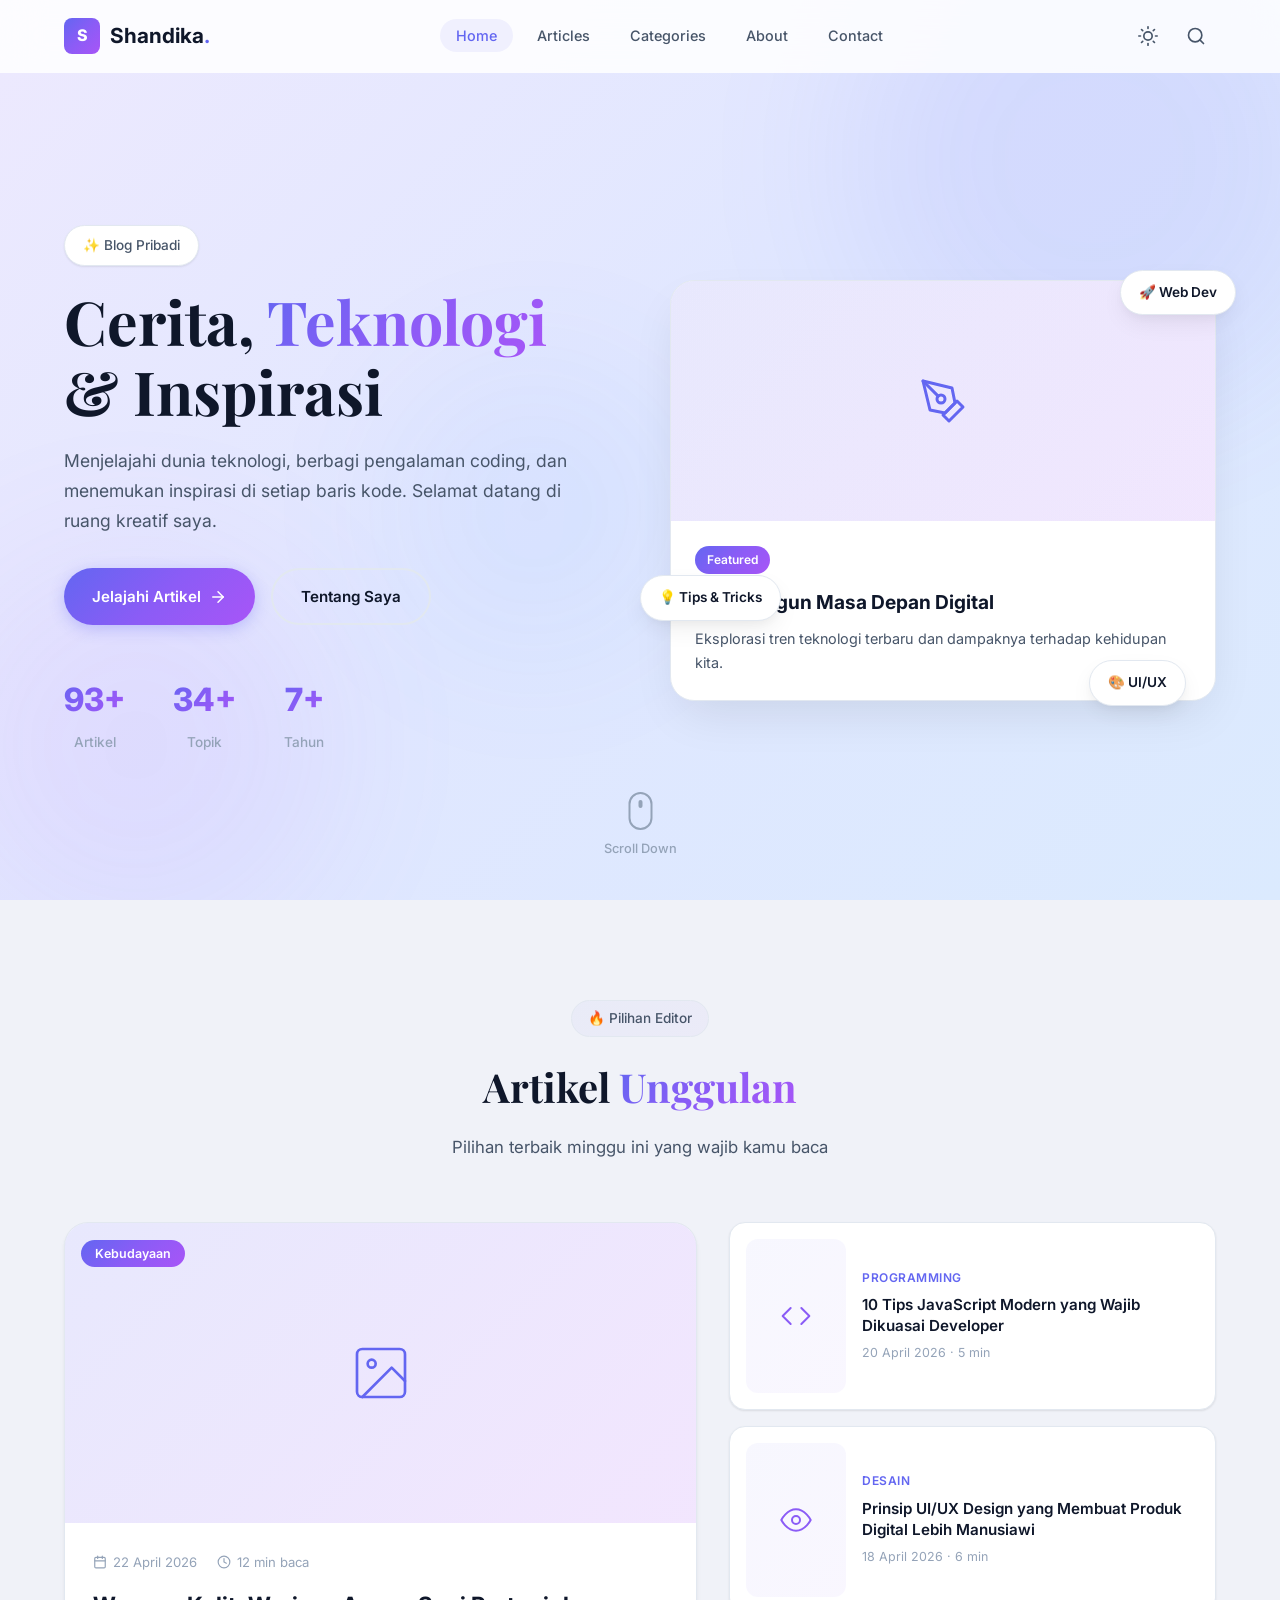
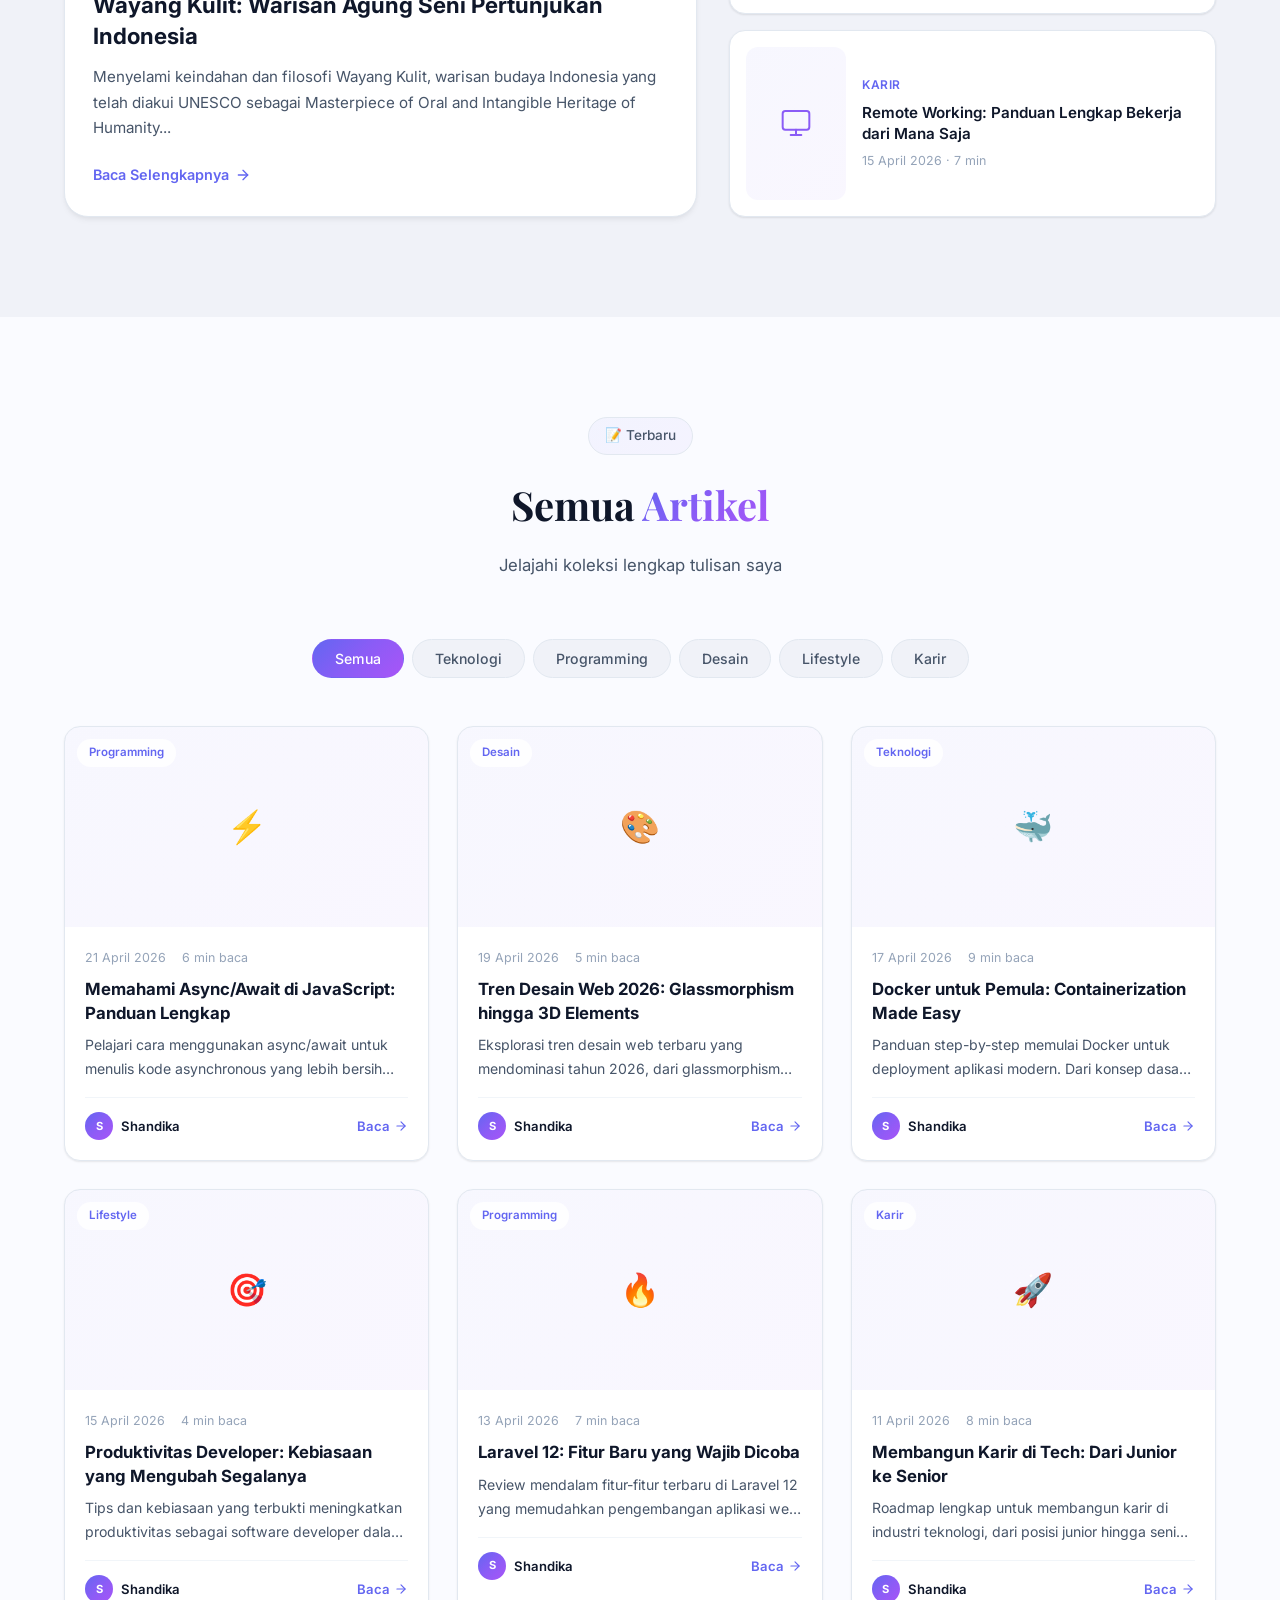
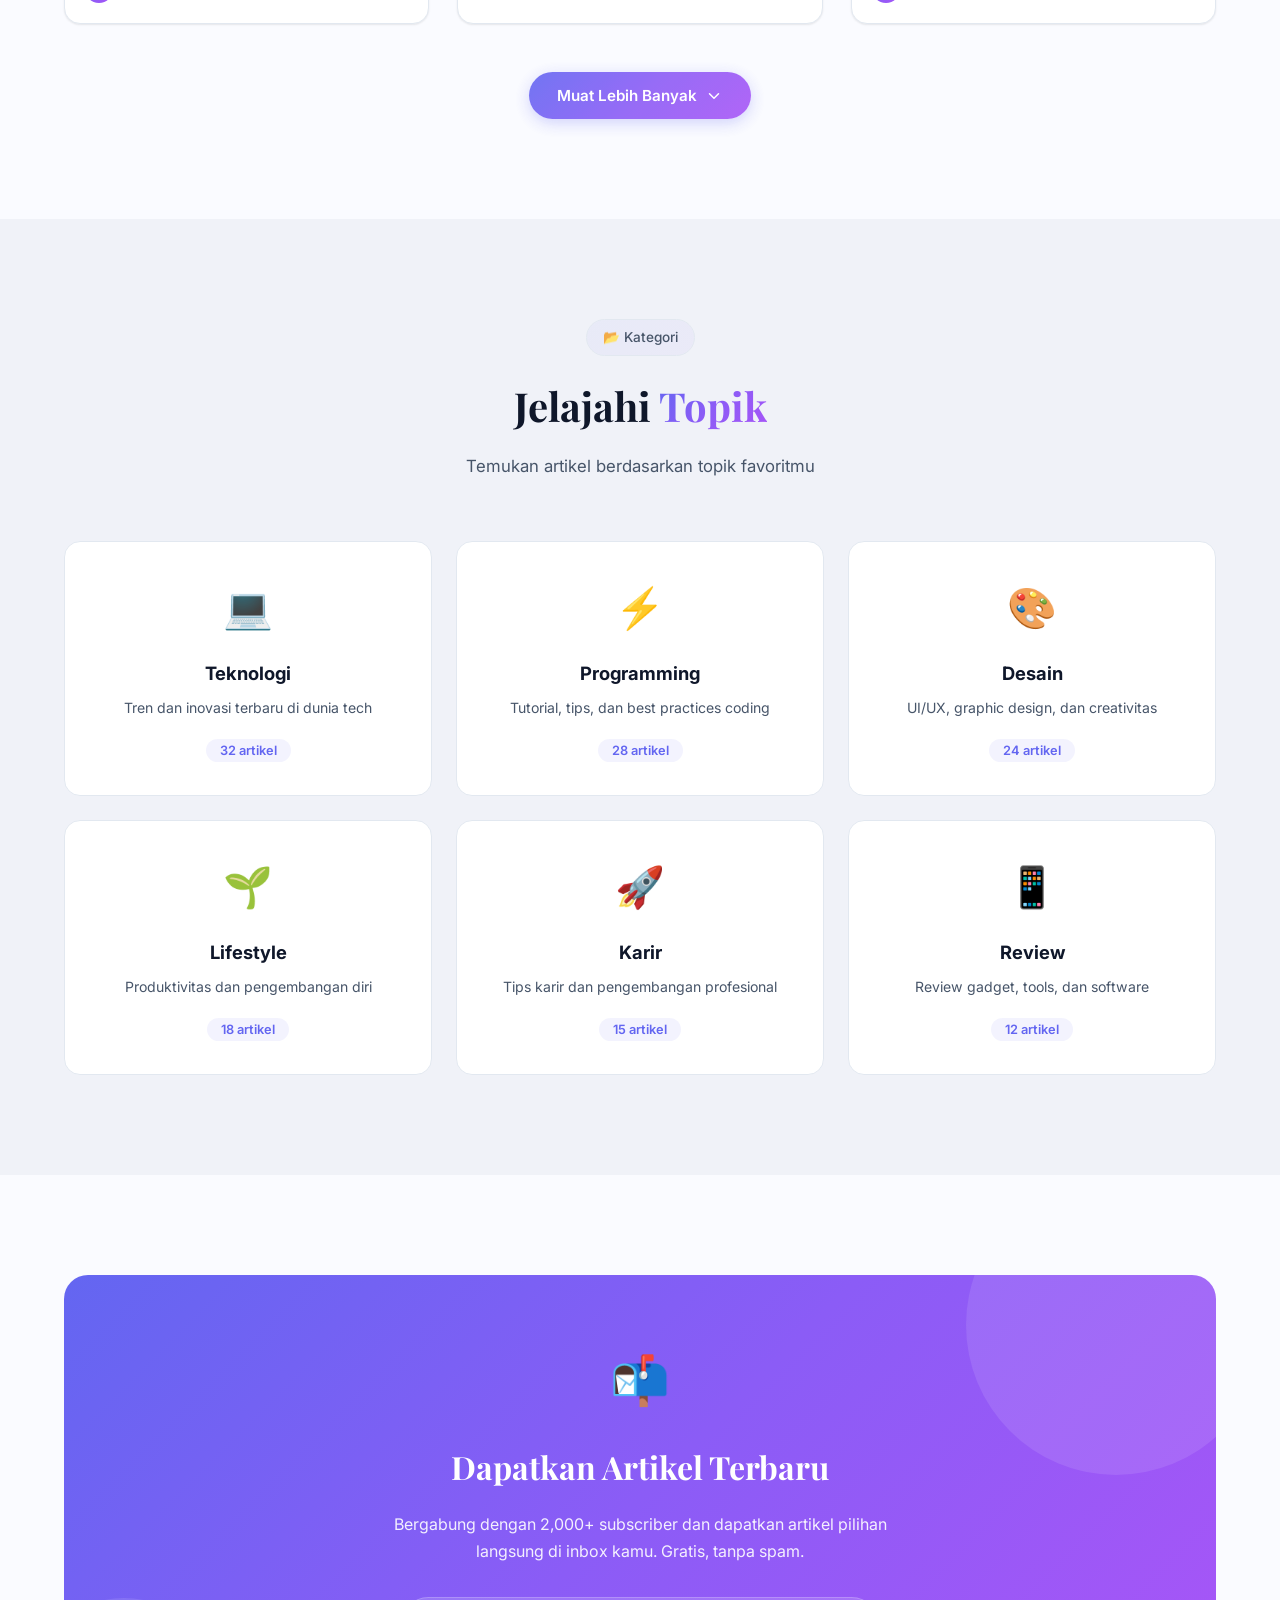
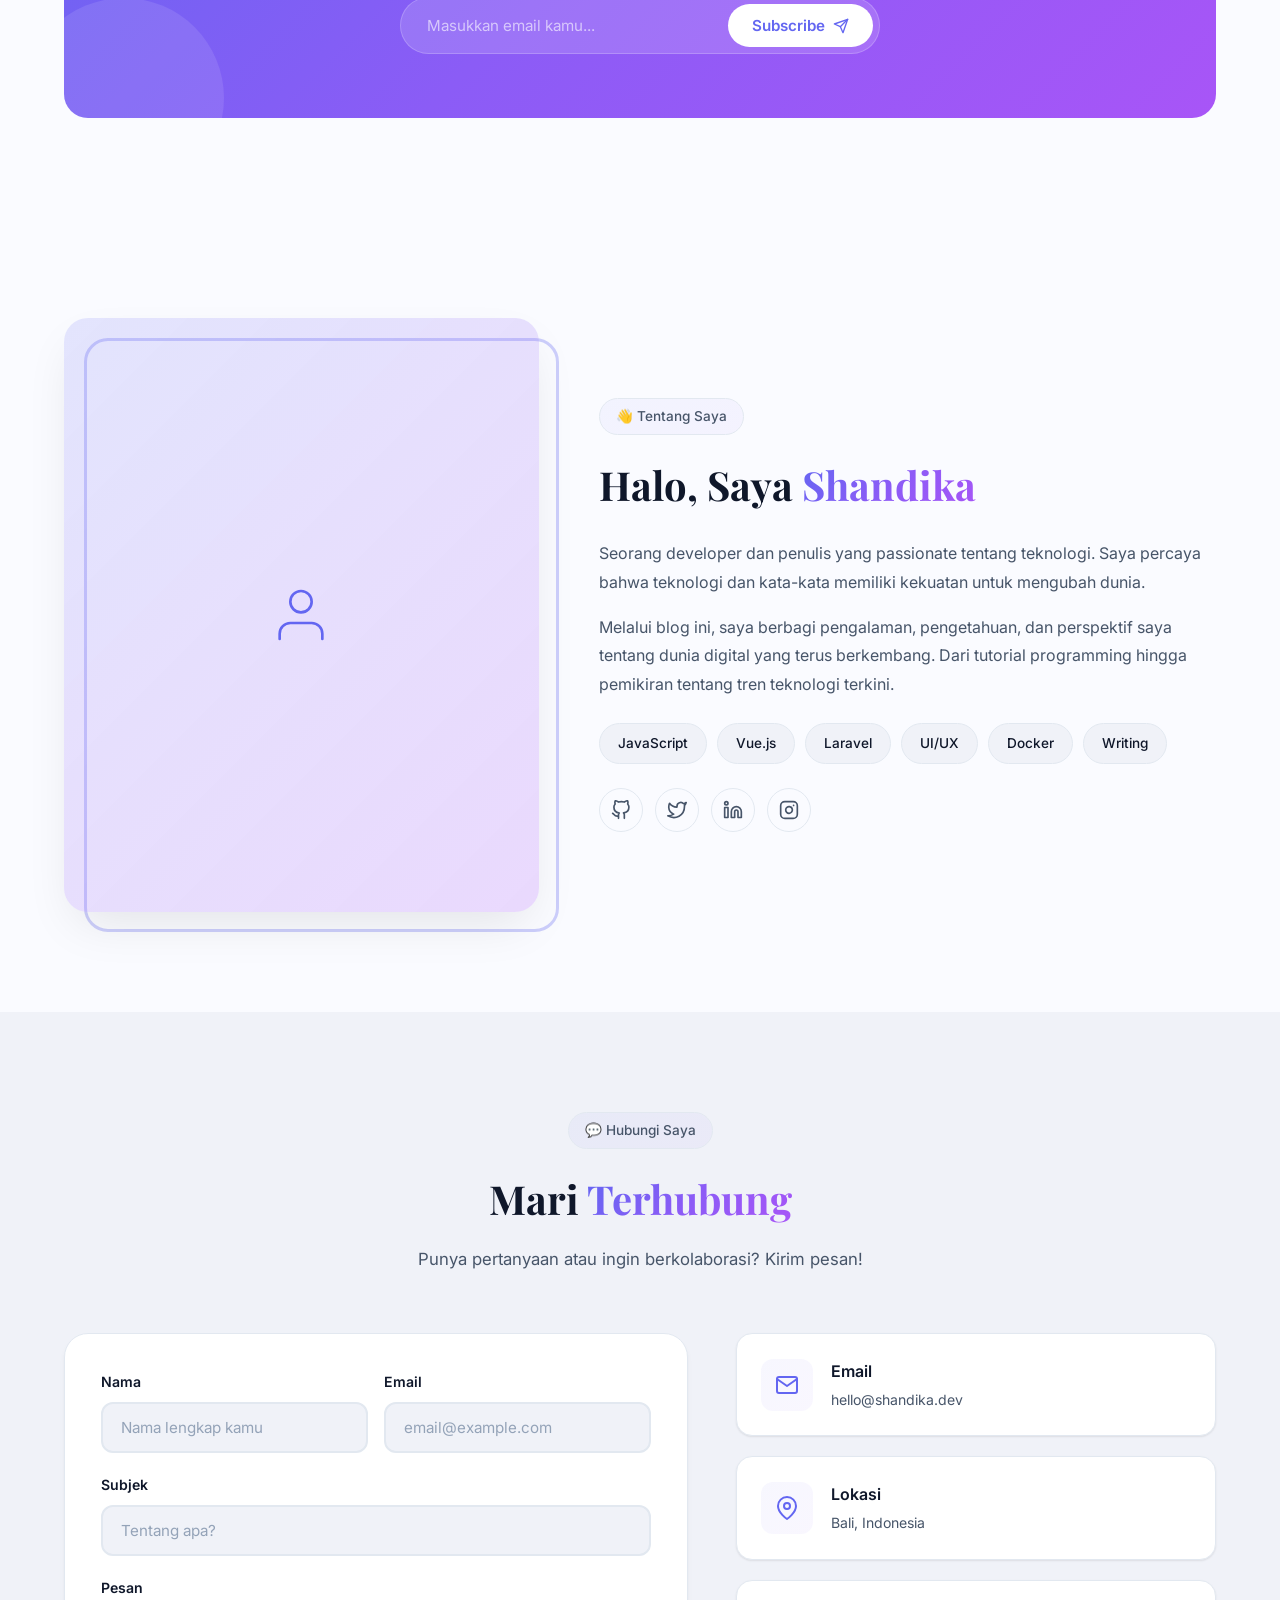
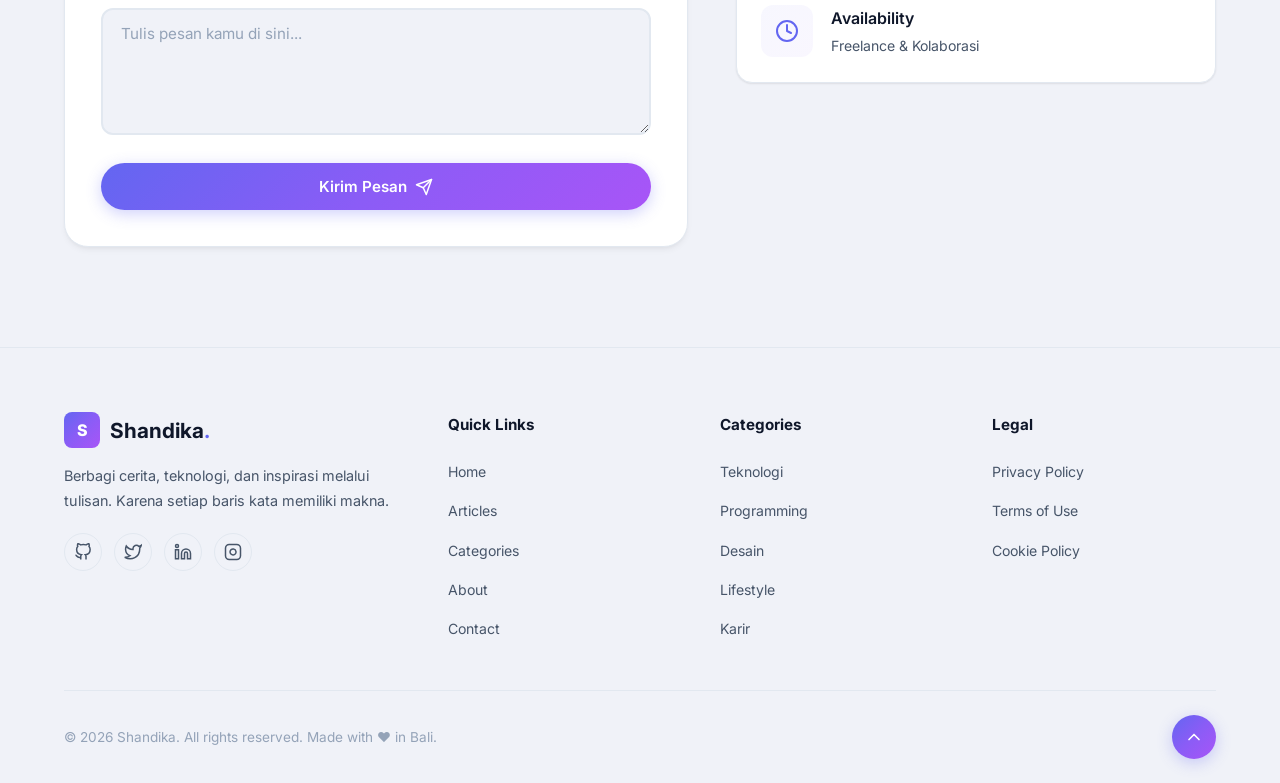
==== index.html @ 616893b9 "first commit" ====
<!DOCTYPE html>
<html lang="id">
<head>
    <meta charset="UTF-8">
    <meta name="viewport" content="width=device-width, initial-scale=1.0">
    <meta name="description" content="Shandika Blog — Tempat berbagi cerita, pemikiran, dan inspirasi seputar teknologi, desain, dan kehidupan.">
    <meta name="keywords" content="blog, teknologi, desain, programming, lifestyle">
    <meta name="author" content="Shandika">
    <title>Shandika Blog — Cerita, Teknologi & Inspirasi</title>
    <link rel="preconnect" href="https://fonts.googleapis.com">
    <link rel="preconnect" href="https://fonts.gstatic.com" crossorigin>
    <link href="https://fonts.googleapis.com/css2?family=Inter:wght@300;400;500;600;700;800;900&family=Playfair+Display:ital,wght@0,500;0,700;1,500&display=swap" rel="stylesheet">
    <link rel="stylesheet" href="style.css">
</head>
<body>
    <!-- Navbar -->
    <nav class="navbar" id="navbar">
        <div class="container navbar-inner">
            <a href="#" class="logo" id="logo">
                <span class="logo-icon">S</span>
                <span class="logo-text">Shandika<span class="logo-dot">.</span></span>
            </a>
            <ul class="nav-links" id="navLinks">
                <li><a href="#home" class="nav-link active">Home</a></li>
                <li><a href="#articles" class="nav-link">Articles</a></li>
                <li><a href="#categories" class="nav-link">Categories</a></li>
                <li><a href="#about" class="nav-link">About</a></li>
                <li><a href="#contact" class="nav-link">Contact</a></li>
            </ul>
            <div class="nav-actions">
                <button class="theme-toggle" id="themeToggle" aria-label="Toggle theme">
                    <svg class="icon-sun" xmlns="http://www.w3.org/2000/svg" width="20" height="20" viewBox="0 0 24 24" fill="none" stroke="currentColor" stroke-width="2" stroke-linecap="round" stroke-linejoin="round"><circle cx="12" cy="12" r="5"/><line x1="12" y1="1" x2="12" y2="3"/><line x1="12" y1="21" x2="12" y2="23"/><line x1="4.22" y1="4.22" x2="5.64" y2="5.64"/><line x1="18.36" y1="18.36" x2="19.78" y2="19.78"/><line x1="1" y1="12" x2="3" y2="12"/><line x1="21" y1="12" x2="23" y2="12"/><line x1="4.22" y1="19.78" x2="5.64" y2="18.36"/><line x1="18.36" y1="5.64" x2="19.78" y2="4.22"/></svg>
                    <svg class="icon-moon" xmlns="http://www.w3.org/2000/svg" width="20" height="20" viewBox="0 0 24 24" fill="none" stroke="currentColor" stroke-width="2" stroke-linecap="round" stroke-linejoin="round"><path d="M21 12.79A9 9 0 1 1 11.21 3 7 7 0 0 0 21 12.79z"/></svg>
                </button>
                <button class="search-btn" id="searchBtn" aria-label="Search">
                    <svg xmlns="http://www.w3.org/2000/svg" width="20" height="20" viewBox="0 0 24 24" fill="none" stroke="currentColor" stroke-width="2" stroke-linecap="round" stroke-linejoin="round"><circle cx="11" cy="11" r="8"/><line x1="21" y1="21" x2="16.65" y2="16.65"/></svg>
                </button>
                <button class="hamburger" id="hamburger" aria-label="Menu">
                    <span></span>
                    <span></span>
                    <span></span>
                </button>
            </div>
        </div>
    </nav>

    <!-- Search Overlay -->
    <div class="search-overlay" id="searchOverlay">
        <div class="search-overlay-content">
            <button class="search-close" id="searchClose" aria-label="Close search">
                <svg xmlns="http://www.w3.org/2000/svg" width="24" height="24" viewBox="0 0 24 24" fill="none" stroke="currentColor" stroke-width="2" stroke-linecap="round" stroke-linejoin="round"><line x1="18" y1="6" x2="6" y2="18"/><line x1="6" y1="6" x2="18" y2="18"/></svg>
            </button>
            <div class="search-input-wrapper">
                <svg xmlns="http://www.w3.org/2000/svg" width="24" height="24" viewBox="0 0 24 24" fill="none" stroke="currentColor" stroke-width="2" stroke-linecap="round" stroke-linejoin="round"><circle cx="11" cy="11" r="8"/><line x1="21" y1="21" x2="16.65" y2="16.65"/></svg>
                <input type="text" class="search-input" id="searchInput" placeholder="Cari artikel, topik, atau kata kunci...">
            </div>
            <div class="search-results" id="searchResults">
                <p class="search-hint">Ketik untuk mulai mencari...</p>
            </div>
        </div>
    </div>

    <!-- Hero Section -->
    <section class="hero" id="home">
        <div class="hero-bg-shapes">
            <div class="shape shape-1"></div>
            <div class="shape shape-2"></div>
            <div class="shape shape-3"></div>
        </div>
        <div class="container hero-content">
            <div class="hero-text">
                <span class="hero-badge">✨ Blog Pribadi</span>
                <h1 class="hero-title">
                    Cerita, <span class="gradient-text">Teknologi</span>
                    <br>& Inspirasi
                </h1>
                <p class="hero-desc">Menjelajahi dunia teknologi, berbagi pengalaman coding, dan menemukan inspirasi di setiap baris kode. Selamat datang di ruang kreatif saya.</p>
                <div class="hero-cta">
                    <a href="#articles" class="btn btn-primary" id="ctaExplore">
                        Jelajahi Artikel
                        <svg xmlns="http://www.w3.org/2000/svg" width="18" height="18" viewBox="0 0 24 24" fill="none" stroke="currentColor" stroke-width="2" stroke-linecap="round" stroke-linejoin="round"><line x1="5" y1="12" x2="19" y2="12"/><polyline points="12 5 19 12 12 19"/></svg>
                    </a>
                    <a href="#about" class="btn btn-outline" id="ctaAbout">Tentang Saya</a>
                </div>
                <div class="hero-stats">
                    <div class="stat">
                        <span class="stat-number" data-target="120">0</span>
                        <span class="stat-label">Artikel</span>
                    </div>
                    <div class="stat">
                        <span class="stat-number" data-target="45">0</span>
                        <span class="stat-label">Topik</span>
                    </div>
                    <div class="stat">
                        <span class="stat-number" data-target="10">0</span>
                        <span class="stat-label">Tahun</span>
                    </div>
                </div>
            </div>
            <div class="hero-visual">
                <div class="hero-card">
                    <div class="hero-card-img">
                        <div class="hero-card-placeholder">
                            <svg xmlns="http://www.w3.org/2000/svg" width="48" height="48" viewBox="0 0 24 24" fill="none" stroke="currentColor" stroke-width="1.5" stroke-linecap="round" stroke-linejoin="round"><path d="M12 19l7-7 3 3-7 7-3-3z"/><path d="M18 13l-1.5-7.5L2 2l3.5 14.5L13 18l5-5z"/><path d="M2 2l7.586 7.586"/><circle cx="11" cy="11" r="2"/></svg>
                        </div>
                    </div>
                    <div class="hero-card-body">
                        <span class="hero-card-tag">Featured</span>
                        <h3>Membangun Masa Depan Digital</h3>
                        <p>Eksplorasi tren teknologi terbaru dan dampaknya terhadap kehidupan kita.</p>
                    </div>
                </div>
                <div class="floating-badge badge-1">🚀 Web Dev</div>
                <div class="floating-badge badge-2">💡 Tips & Tricks</div>
                <div class="floating-badge badge-3">🎨 UI/UX</div>
            </div>
        </div>
        <div class="hero-scroll">
            <a href="#featured" class="scroll-indicator" aria-label="Scroll down">
                <div class="scroll-mouse">
                    <div class="scroll-wheel"></div>
                </div>
                <span>Scroll Down</span>
            </a>
        </div>
    </section>

    <!-- Featured Post -->
    <section class="section featured-section" id="featured">
        <div class="container">
            <div class="section-header">
                <span class="section-tag">🔥 Pilihan Editor</span>
                <h2 class="section-title">Artikel <span class="gradient-text">Unggulan</span></h2>
                <p class="section-desc">Pilihan terbaik minggu ini yang wajib kamu baca</p>
            </div>
            <div class="featured-grid">
                <a href="wayang-kulit.html" class="featured-main" id="featuredMain">
                    <div class="featured-img">
                        <div class="featured-img-placeholder">
                            <svg xmlns="http://www.w3.org/2000/svg" width="64" height="64" viewBox="0 0 24 24" fill="none" stroke="currentColor" stroke-width="1" stroke-linecap="round" stroke-linejoin="round"><rect x="3" y="3" width="18" height="18" rx="2" ry="2"/><circle cx="8.5" cy="8.5" r="1.5"/><polyline points="21 15 16 10 5 21"/></svg>
                        </div>
                        <div class="featured-overlay">
                            <span class="featured-category">Kebudayaan</span>
                        </div>
                    </div>
                    <div class="featured-info">
                        <div class="post-meta">
                            <span class="meta-date">
                                <svg xmlns="http://www.w3.org/2000/svg" width="14" height="14" viewBox="0 0 24 24" fill="none" stroke="currentColor" stroke-width="2" stroke-linecap="round" stroke-linejoin="round"><rect x="3" y="4" width="18" height="18" rx="2" ry="2"/><line x1="16" y1="2" x2="16" y2="6"/><line x1="8" y1="2" x2="8" y2="6"/><line x1="3" y1="10" x2="21" y2="10"/></svg>
                                22 April 2026
                            </span>
                            <span class="meta-read">
                                <svg xmlns="http://www.w3.org/2000/svg" width="14" height="14" viewBox="0 0 24 24" fill="none" stroke="currentColor" stroke-width="2" stroke-linecap="round" stroke-linejoin="round"><circle cx="12" cy="12" r="10"/><polyline points="12 6 12 12 16 14"/></svg>
                                12 min baca
                            </span>
                        </div>
                        <h3 class="featured-title">Wayang Kulit: Warisan Agung Seni Pertunjukan Indonesia</h3>
                        <p class="featured-excerpt">Menyelami keindahan dan filosofi Wayang Kulit, warisan budaya Indonesia yang telah diakui UNESCO sebagai Masterpiece of Oral and Intangible Heritage of Humanity...</p>
                        <span class="read-more" id="readMoreFeatured">
                            Baca Selengkapnya
                            <svg xmlns="http://www.w3.org/2000/svg" width="16" height="16" viewBox="0 0 24 24" fill="none" stroke="currentColor" stroke-width="2" stroke-linecap="round" stroke-linejoin="round"><line x1="5" y1="12" x2="19" y2="12"/><polyline points="12 5 19 12 12 19"/></svg>
                        </span>
                    </div>
                </a>
                <div class="featured-side">
                    <article class="featured-side-card" id="featuredSide1">
                        <div class="side-card-img">
                            <div class="side-img-placeholder">
                                <svg xmlns="http://www.w3.org/2000/svg" width="32" height="32" viewBox="0 0 24 24" fill="none" stroke="currentColor" stroke-width="1.5" stroke-linecap="round" stroke-linejoin="round"><polyline points="16 18 22 12 16 6"/><polyline points="8 6 2 12 8 18"/></svg>
                            </div>
                        </div>
                        <div class="side-card-info">
                            <span class="side-category">Programming</span>
                            <h4>10 Tips JavaScript Modern yang Wajib Dikuasai Developer</h4>
                            <span class="side-meta">20 April 2026 · 5 min</span>
                        </div>
                    </article>
                    <article class="featured-side-card" id="featuredSide2">
                        <div class="side-card-img">
                            <div class="side-img-placeholder">
                                <svg xmlns="http://www.w3.org/2000/svg" width="32" height="32" viewBox="0 0 24 24" fill="none" stroke="currentColor" stroke-width="1.5" stroke-linecap="round" stroke-linejoin="round"><path d="M1 12s4-8 11-8 11 8 11 8-4 8-11 8-11-8-11-8z"/><circle cx="12" cy="12" r="3"/></svg>
                            </div>
                        </div>
                        <div class="side-card-info">
                            <span class="side-category">Desain</span>
                            <h4>Prinsip UI/UX Design yang Membuat Produk Digital Lebih Manusiawi</h4>
                            <span class="side-meta">18 April 2026 · 6 min</span>
                        </div>
                    </article>
                    <article class="featured-side-card" id="featuredSide3">
                        <div class="side-card-img">
                            <div class="side-img-placeholder">
                                <svg xmlns="http://www.w3.org/2000/svg" width="32" height="32" viewBox="0 0 24 24" fill="none" stroke="currentColor" stroke-width="1.5" stroke-linecap="round" stroke-linejoin="round"><rect x="2" y="3" width="20" height="14" rx="2" ry="2"/><line x1="8" y1="21" x2="16" y2="21"/><line x1="12" y1="17" x2="12" y2="21"/></svg>
                            </div>
                        </div>
                        <div class="side-card-info">
                            <span class="side-category">Karir</span>
                            <h4>Remote Working: Panduan Lengkap Bekerja dari Mana Saja</h4>
                            <span class="side-meta">15 April 2026 · 7 min</span>
                        </div>
                    </article>
                </div>
            </div>
        </div>
    </section>

    <!-- Articles Grid -->
    <section class="section articles-section" id="articles">
        <div class="container">
            <div class="section-header">
                <span class="section-tag">📝 Terbaru</span>
                <h2 class="section-title">Semua <span class="gradient-text">Artikel</span></h2>
                <p class="section-desc">Jelajahi koleksi lengkap tulisan saya</p>
            </div>
            <div class="filter-tabs" id="filterTabs">
                <button class="filter-tab active" data-filter="all">Semua</button>
                <button class="filter-tab" data-filter="teknologi">Teknologi</button>
                <button class="filter-tab" data-filter="programming">Programming</button>
                <button class="filter-tab" data-filter="desain">Desain</button>
                <button class="filter-tab" data-filter="lifestyle">Lifestyle</button>
                <button class="filter-tab" data-filter="karir">Karir</button>
            </div>
            <div class="articles-grid" id="articlesGrid">
                <!-- Cards will be injected by JS -->
            </div>
            <div class="load-more-wrapper">
                <button class="btn btn-primary load-more-btn" id="loadMoreBtn">
                    Muat Lebih Banyak
                    <svg xmlns="http://www.w3.org/2000/svg" width="18" height="18" viewBox="0 0 24 24" fill="none" stroke="currentColor" stroke-width="2" stroke-linecap="round" stroke-linejoin="round"><polyline points="6 9 12 15 18 9"/></svg>
                </button>
            </div>
        </div>
    </section>

    <!-- Categories -->
    <section class="section categories-section" id="categories">
        <div class="container">
            <div class="section-header">
                <span class="section-tag">📂 Kategori</span>
                <h2 class="section-title">Jelajahi <span class="gradient-text">Topik</span></h2>
                <p class="section-desc">Temukan artikel berdasarkan topik favoritmu</p>
            </div>
            <div class="categories-grid" id="categoriesGrid">
                <a href="#" class="category-card" id="catTech">
                    <div class="category-icon">💻</div>
                    <h3>Teknologi</h3>
                    <p>Tren dan inovasi terbaru di dunia tech</p>
                    <span class="category-count">32 artikel</span>
                </a>
                <a href="#" class="category-card" id="catCode">
                    <div class="category-icon">⚡</div>
                    <h3>Programming</h3>
                    <p>Tutorial, tips, dan best practices coding</p>
                    <span class="category-count">28 artikel</span>
                </a>
                <a href="#" class="category-card" id="catDesign">
                    <div class="category-icon">🎨</div>
                    <h3>Desain</h3>
                    <p>UI/UX, graphic design, dan creativitas</p>
                    <span class="category-count">24 artikel</span>
                </a>
                <a href="#" class="category-card" id="catLife">
                    <div class="category-icon">🌱</div>
                    <h3>Lifestyle</h3>
                    <p>Produktivitas dan pengembangan diri</p>
                    <span class="category-count">18 artikel</span>
                </a>
                <a href="#" class="category-card" id="catCareer">
                    <div class="category-icon">🚀</div>
                    <h3>Karir</h3>
                    <p>Tips karir dan pengembangan profesional</p>
                    <span class="category-count">15 artikel</span>
                </a>
                <a href="#" class="category-card" id="catReview">
                    <div class="category-icon">📱</div>
                    <h3>Review</h3>
                    <p>Review gadget, tools, dan software</p>
                    <span class="category-count">12 artikel</span>
                </a>
            </div>
        </div>
    </section>

    <!-- Newsletter -->
    <section class="section newsletter-section">
        <div class="container">
            <div class="newsletter-card" id="newsletterCard">
                <div class="newsletter-bg-shapes">
                    <div class="nl-shape nl-shape-1"></div>
                    <div class="nl-shape nl-shape-2"></div>
                </div>
                <div class="newsletter-content">
                    <span class="newsletter-icon">📬</span>
                    <h2>Dapatkan Artikel Terbaru</h2>
                    <p>Bergabung dengan 2,000+ subscriber dan dapatkan artikel pilihan langsung di inbox kamu. Gratis, tanpa spam.</p>
                    <form class="newsletter-form" id="newsletterForm">
                        <div class="newsletter-input-group">
                            <input type="email" placeholder="Masukkan email kamu..." required id="newsletterEmail">
                            <button type="submit" class="btn btn-primary" id="newsletterSubmit">
                                Subscribe
                                <svg xmlns="http://www.w3.org/2000/svg" width="16" height="16" viewBox="0 0 24 24" fill="none" stroke="currentColor" stroke-width="2" stroke-linecap="round" stroke-linejoin="round"><line x1="22" y1="2" x2="11" y2="13"/><polygon points="22 2 15 22 11 13 2 9 22 2"/></svg>
                            </button>
                        </div>
                    </form>
                </div>
            </div>
        </div>
    </section>

    <!-- About Section -->
    <section class="section about-section" id="about">
        <div class="container">
            <div class="about-grid">
                <div class="about-image">
                    <div class="about-img-wrapper">
                        <div class="about-img-placeholder">
                            <svg xmlns="http://www.w3.org/2000/svg" width="64" height="64" viewBox="0 0 24 24" fill="none" stroke="currentColor" stroke-width="1" stroke-linecap="round" stroke-linejoin="round"><path d="M20 21v-2a4 4 0 0 0-4-4H8a4 4 0 0 0-4 4v2"/><circle cx="12" cy="7" r="4"/></svg>
                        </div>
                    </div>
                    <div class="about-decoration"></div>
                </div>
                <div class="about-content">
                    <span class="section-tag">👋 Tentang Saya</span>
                    <h2 class="section-title">Halo, Saya <span class="gradient-text">Shandika</span></h2>
                    <p>Seorang developer dan penulis yang passionate tentang teknologi. Saya percaya bahwa teknologi dan kata-kata memiliki kekuatan untuk mengubah dunia.</p>
                    <p>Melalui blog ini, saya berbagi pengalaman, pengetahuan, dan perspektif saya tentang dunia digital yang terus berkembang. Dari tutorial programming hingga pemikiran tentang tren teknologi terkini.</p>
                    <div class="about-skills">
                        <span class="skill-tag">JavaScript</span>
                        <span class="skill-tag">Vue.js</span>
                        <span class="skill-tag">Laravel</span>
                        <span class="skill-tag">UI/UX</span>
                        <span class="skill-tag">Docker</span>
                        <span class="skill-tag">Writing</span>
                    </div>
                    <div class="about-social">
                        <a href="#" class="social-link" id="socialGithub" aria-label="GitHub">
                            <svg xmlns="http://www.w3.org/2000/svg" width="20" height="20" viewBox="0 0 24 24" fill="none" stroke="currentColor" stroke-width="2" stroke-linecap="round" stroke-linejoin="round"><path d="M9 19c-5 1.5-5-2.5-7-3m14 6v-3.87a3.37 3.37 0 0 0-.94-2.61c3.14-.35 6.44-1.54 6.44-7A5.44 5.44 0 0 0 20 4.77 5.07 5.07 0 0 0 19.91 1S18.73.65 16 2.48a13.38 13.38 0 0 0-7 0C6.27.65 5.09 1 5.09 1A5.07 5.07 0 0 0 5 4.77a5.44 5.44 0 0 0-1.5 3.78c0 5.42 3.3 6.61 6.44 7A3.37 3.37 0 0 0 9 18.13V22"/></svg>
                        </a>
                        <a href="#" class="social-link" id="socialTwitter" aria-label="Twitter">
                            <svg xmlns="http://www.w3.org/2000/svg" width="20" height="20" viewBox="0 0 24 24" fill="none" stroke="currentColor" stroke-width="2" stroke-linecap="round" stroke-linejoin="round"><path d="M23 3a10.9 10.9 0 0 1-3.14 1.53 4.48 4.48 0 0 0-7.86 3v1A10.66 10.66 0 0 1 3 4s-4 9 5 13a11.64 11.64 0 0 1-7 2c9 5 20 0 20-11.5a4.5 4.5 0 0 0-.08-.83A7.72 7.72 0 0 0 23 3z"/></svg>
                        </a>
                        <a href="#" class="social-link" id="socialLinkedin" aria-label="LinkedIn">
                            <svg xmlns="http://www.w3.org/2000/svg" width="20" height="20" viewBox="0 0 24 24" fill="none" stroke="currentColor" stroke-width="2" stroke-linecap="round" stroke-linejoin="round"><path d="M16 8a6 6 0 0 1 6 6v7h-4v-7a2 2 0 0 0-2-2 2 2 0 0 0-2 2v7h-4v-7a6 6 0 0 1 6-6z"/><rect x="2" y="9" width="4" height="12"/><circle cx="4" cy="4" r="2"/></svg>
                        </a>
                        <a href="#" class="social-link" id="socialInstagram" aria-label="Instagram">
                            <svg xmlns="http://www.w3.org/2000/svg" width="20" height="20" viewBox="0 0 24 24" fill="none" stroke="currentColor" stroke-width="2" stroke-linecap="round" stroke-linejoin="round"><rect x="2" y="2" width="20" height="20" rx="5" ry="5"/><path d="M16 11.37A4 4 0 1 1 12.63 8 4 4 0 0 1 16 11.37z"/><line x1="17.5" y1="6.5" x2="17.51" y2="6.5"/></svg>
                        </a>
                    </div>
                </div>
            </div>
        </div>
    </section>

    <!-- Contact Section -->
    <section class="section contact-section" id="contact">
        <div class="container">
            <div class="section-header">
                <span class="section-tag">💬 Hubungi Saya</span>
                <h2 class="section-title">Mari <span class="gradient-text">Terhubung</span></h2>
                <p class="section-desc">Punya pertanyaan atau ingin berkolaborasi? Kirim pesan!</p>
            </div>
            <div class="contact-grid">
                <form class="contact-form" id="contactForm">
                    <div class="form-row">
                        <div class="form-group">
                            <label for="contactName">Nama</label>
                            <input type="text" id="contactName" placeholder="Nama lengkap kamu" required>
                        </div>
                        <div class="form-group">
                            <label for="contactEmail">Email</label>
                            <input type="email" id="contactEmail" placeholder="email@example.com" required>
                        </div>
                    </div>
                    <div class="form-group">
                        <label for="contactSubject">Subjek</label>
                        <input type="text" id="contactSubject" placeholder="Tentang apa?" required>
                    </div>
                    <div class="form-group">
                        <label for="contactMessage">Pesan</label>
                        <textarea id="contactMessage" rows="5" placeholder="Tulis pesan kamu di sini..." required></textarea>
                    </div>
                    <button type="submit" class="btn btn-primary btn-full" id="contactSubmit">
                        Kirim Pesan
                        <svg xmlns="http://www.w3.org/2000/svg" width="18" height="18" viewBox="0 0 24 24" fill="none" stroke="currentColor" stroke-width="2" stroke-linecap="round" stroke-linejoin="round"><line x1="22" y1="2" x2="11" y2="13"/><polygon points="22 2 15 22 11 13 2 9 22 2"/></svg>
                    </button>
                </form>
                <div class="contact-info">
                    <div class="contact-info-card" id="contactInfoEmail">
                        <div class="contact-info-icon">
                            <svg xmlns="http://www.w3.org/2000/svg" width="24" height="24" viewBox="0 0 24 24" fill="none" stroke="currentColor" stroke-width="2" stroke-linecap="round" stroke-linejoin="round"><path d="M4 4h16c1.1 0 2 .9 2 2v12c0 1.1-.9 2-2 2H4c-1.1 0-2-.9-2-2V6c0-1.1.9-2 2-2z"/><polyline points="22,6 12,13 2,6"/></svg>
                        </div>
                        <div>
                            <h4>Email</h4>
                            <p>hello@shandika.dev</p>
                        </div>
                    </div>
                    <div class="contact-info-card" id="contactInfoLocation">
                        <div class="contact-info-icon">
                            <svg xmlns="http://www.w3.org/2000/svg" width="24" height="24" viewBox="0 0 24 24" fill="none" stroke="currentColor" stroke-width="2" stroke-linecap="round" stroke-linejoin="round"><path d="M21 10c0 7-9 13-9 13s-9-6-9-13a9 9 0 0 1 18 0z"/><circle cx="12" cy="10" r="3"/></svg>
                        </div>
                        <div>
                            <h4>Lokasi</h4>
                            <p>Bali, Indonesia</p>
                        </div>
                    </div>
                    <div class="contact-info-card" id="contactInfoAvail">
                        <div class="contact-info-icon">
                            <svg xmlns="http://www.w3.org/2000/svg" width="24" height="24" viewBox="0 0 24 24" fill="none" stroke="currentColor" stroke-width="2" stroke-linecap="round" stroke-linejoin="round"><circle cx="12" cy="12" r="10"/><polyline points="12 6 12 12 16 14"/></svg>
                        </div>
                        <div>
                            <h4>Availability</h4>
                            <p>Freelance & Kolaborasi</p>
                        </div>
                    </div>
                </div>
            </div>
        </div>
    </section>

    <!-- Footer -->
    <footer class="footer" id="footer">
        <div class="container">
            <div class="footer-grid">
                <div class="footer-brand">
                    <a href="#" class="logo">
                        <span class="logo-icon">S</span>
                        <span class="logo-text">Shandika<span class="logo-dot">.</span></span>
                    </a>
                    <p>Berbagi cerita, teknologi, dan inspirasi melalui tulisan. Karena setiap baris kata memiliki makna.</p>
                    <div class="footer-social">
                        <a href="#" aria-label="GitHub"><svg xmlns="http://www.w3.org/2000/svg" width="18" height="18" viewBox="0 0 24 24" fill="none" stroke="currentColor" stroke-width="2"><path d="M9 19c-5 1.5-5-2.5-7-3m14 6v-3.87a3.37 3.37 0 0 0-.94-2.61c3.14-.35 6.44-1.54 6.44-7A5.44 5.44 0 0 0 20 4.77 5.07 5.07 0 0 0 19.91 1S18.73.65 16 2.48a13.38 13.38 0 0 0-7 0C6.27.65 5.09 1 5.09 1A5.07 5.07 0 0 0 5 4.77a5.44 5.44 0 0 0-1.5 3.78c0 5.42 3.3 6.61 6.44 7A3.37 3.37 0 0 0 9 18.13V22"/></svg></a>
                        <a href="#" aria-label="Twitter"><svg xmlns="http://www.w3.org/2000/svg" width="18" height="18" viewBox="0 0 24 24" fill="none" stroke="currentColor" stroke-width="2"><path d="M23 3a10.9 10.9 0 0 1-3.14 1.53 4.48 4.48 0 0 0-7.86 3v1A10.66 10.66 0 0 1 3 4s-4 9 5 13a11.64 11.64 0 0 1-7 2c9 5 20 0 20-11.5a4.5 4.5 0 0 0-.08-.83A7.72 7.72 0 0 0 23 3z"/></svg></a>
                        <a href="#" aria-label="LinkedIn"><svg xmlns="http://www.w3.org/2000/svg" width="18" height="18" viewBox="0 0 24 24" fill="none" stroke="currentColor" stroke-width="2"><path d="M16 8a6 6 0 0 1 6 6v7h-4v-7a2 2 0 0 0-2-2 2 2 0 0 0-2 2v7h-4v-7a6 6 0 0 1 6-6z"/><rect x="2" y="9" width="4" height="12"/><circle cx="4" cy="4" r="2"/></svg></a>
                        <a href="#" aria-label="Instagram"><svg xmlns="http://www.w3.org/2000/svg" width="18" height="18" viewBox="0 0 24 24" fill="none" stroke="currentColor" stroke-width="2"><rect x="2" y="2" width="20" height="20" rx="5" ry="5"/><path d="M16 11.37A4 4 0 1 1 12.63 8 4 4 0 0 1 16 11.37z"/><line x1="17.5" y1="6.5" x2="17.51" y2="6.5"/></svg></a>
                    </div>
                </div>
                <div class="footer-links">
                    <h4>Quick Links</h4>
                    <ul>
                        <li><a href="#home">Home</a></li>
                        <li><a href="#articles">Articles</a></li>
                        <li><a href="#categories">Categories</a></li>
                        <li><a href="#about">About</a></li>
                        <li><a href="#contact">Contact</a></li>
                    </ul>
                </div>
                <div class="footer-links">
                    <h4>Categories</h4>
                    <ul>
                        <li><a href="#">Teknologi</a></li>
                        <li><a href="#">Programming</a></li>
                        <li><a href="#">Desain</a></li>
                        <li><a href="#">Lifestyle</a></li>
                        <li><a href="#">Karir</a></li>
                    </ul>
                </div>
                <div class="footer-links">
                    <h4>Legal</h4>
                    <ul>
                        <li><a href="#">Privacy Policy</a></li>
                        <li><a href="#">Terms of Use</a></li>
                        <li><a href="#">Cookie Policy</a></li>
                    </ul>
                </div>
            </div>
            <div class="footer-bottom">
                <p>&copy; 2026 Shandika. All rights reserved. Made with ❤️ in Bali.</p>
                <button class="back-to-top" id="backToTop" aria-label="Back to top">
                    <svg xmlns="http://www.w3.org/2000/svg" width="20" height="20" viewBox="0 0 24 24" fill="none" stroke="currentColor" stroke-width="2" stroke-linecap="round" stroke-linejoin="round"><polyline points="18 15 12 9 6 15"/></svg>
                </button>
            </div>
        </div>
    </footer>

    <!-- Toast Notification -->
    <div class="toast" id="toast">
        <div class="toast-content">
            <svg class="toast-icon" xmlns="http://www.w3.org/2000/svg" width="20" height="20" viewBox="0 0 24 24" fill="none" stroke="currentColor" stroke-width="2" stroke-linecap="round" stroke-linejoin="round"><path d="M22 11.08V12a10 10 0 1 1-5.93-9.14"/><polyline points="22 4 12 14.01 9 11.01"/></svg>
            <span id="toastMessage">Success!</span>
        </div>
    </div>

    <script src="script.js"></script>
</body>
</html>
---- style.css ----
/* ============================================
   CSS Variables & Design Tokens
   ============================================ */
:root {
    /* Colors - Light Mode */
    --bg-primary: #fafbff;
    --bg-secondary: #f0f2f8;
    --bg-card: #ffffff;
    --bg-card-hover: #f8f9fd;
    --bg-navbar: rgba(255, 255, 255, 0.85);

    --text-primary: #0f172a;
    --text-secondary: #475569;
    --text-muted: #94a3b8;

    --accent-1: #6366f1;
    --accent-2: #8b5cf6;
    --accent-3: #a855f7;
    --gradient-primary: linear-gradient(135deg, #6366f1, #8b5cf6, #a855f7);
    --gradient-hero: linear-gradient(135deg, #ede9fe 0%, #e0e7ff 50%, #dbeafe 100%);
    --gradient-card: linear-gradient(135deg, rgba(99, 102, 241, 0.05), rgba(139, 92, 246, 0.05));

    --border-color: #e2e8f0;
    --border-light: #f1f5f9;

    --shadow-sm: 0 1px 3px rgba(0, 0, 0, 0.04), 0 1px 2px rgba(0, 0, 0, 0.06);
    --shadow-md: 0 4px 6px -1px rgba(0, 0, 0, 0.05), 0 2px 4px -1px rgba(0, 0, 0, 0.04);
    --shadow-lg: 0 10px 25px -3px rgba(0, 0, 0, 0.07), 0 4px 10px -2px rgba(0, 0, 0, 0.04);
    --shadow-xl: 0 20px 50px -12px rgba(0, 0, 0, 0.1);
    --shadow-glow: 0 0 30px rgba(99, 102, 241, 0.15);

    --radius-sm: 8px;
    --radius-md: 12px;
    --radius-lg: 16px;
    --radius-xl: 24px;
    --radius-full: 9999px;

    --transition-fast: 0.2s cubic-bezier(0.4, 0, 0.2, 1);
    --transition-base: 0.3s cubic-bezier(0.4, 0, 0.2, 1);
    --transition-slow: 0.5s cubic-bezier(0.4, 0, 0.2, 1);

    --font-sans: 'Inter', -apple-system, BlinkMacSystemFont, sans-serif;
    --font-display: 'Playfair Display', Georgia, serif;
}

/* Dark Mode */
[data-theme="dark"] {
    --bg-primary: #0b0f1a;
    --bg-secondary: #111827;
    --bg-card: #1a1f35;
    --bg-card-hover: #212845;
    --bg-navbar: rgba(11, 15, 26, 0.9);

    --text-primary: #f1f5f9;
    --text-secondary: #94a3b8;
    --text-muted: #64748b;

    --gradient-hero: linear-gradient(135deg, #1a1035 0%, #0f172a 50%, #0c1220 100%);
    --gradient-card: linear-gradient(135deg, rgba(99, 102, 241, 0.08), rgba(139, 92, 246, 0.08));

    --border-color: #1e293b;
    --border-light: #1e293b;

    --shadow-sm: 0 1px 3px rgba(0, 0, 0, 0.2);
    --shadow-md: 0 4px 6px rgba(0, 0, 0, 0.25);
    --shadow-lg: 0 10px 25px rgba(0, 0, 0, 0.3);
    --shadow-xl: 0 20px 50px rgba(0, 0, 0, 0.4);
    --shadow-glow: 0 0 30px rgba(99, 102, 241, 0.2);
}

/* ============================================
   Reset & Base
   ============================================ */
*, *::before, *::after {
    margin: 0;
    padding: 0;
    box-sizing: border-box;
}

html {
    scroll-behavior: smooth;
    font-size: 16px;
}

body {
    font-family: var(--font-sans);
    background-color: var(--bg-primary);
    color: var(--text-primary);
    line-height: 1.7;
    overflow-x: hidden;
    transition: background-color var(--transition-base), color var(--transition-base);
}

a {
    text-decoration: none;
    color: inherit;
    transition: color var(--transition-fast);
}

img {
    max-width: 100%;
    display: block;
}

ul {
    list-style: none;
}

button {
    border: none;
    cursor: pointer;
    font-family: inherit;
    background: none;
}

input, textarea {
    font-family: inherit;
    border: none;
    outline: none;
}

/* ============================================
   Utility Classes
   ============================================ */
.container {
    max-width: 1200px;
    margin: 0 auto;
    padding: 0 24px;
}

.section {
    padding: 100px 0;
}

.gradient-text {
    background: var(--gradient-primary);
    -webkit-background-clip: text;
    -webkit-text-fill-color: transparent;
    background-clip: text;
}

.btn {
    display: inline-flex;
    align-items: center;
    gap: 8px;
    padding: 14px 28px;
    border-radius: var(--radius-full);
    font-weight: 600;
    font-size: 0.95rem;
    transition: all var(--transition-base);
    cursor: pointer;
    text-decoration: none;
}

.btn-primary {
    background: var(--gradient-primary);
    color: #fff;
    box-shadow: 0 4px 15px rgba(99, 102, 241, 0.3);
}

.btn-primary:hover {
    transform: translateY(-2px);
    box-shadow: 0 8px 25px rgba(99, 102, 241, 0.4);
}

.btn-outline {
    border: 2px solid var(--border-color);
    color: var(--text-primary);
    background: transparent;
}

.btn-outline:hover {
    border-color: var(--accent-1);
    color: var(--accent-1);
    transform: translateY(-2px);
}

.btn-full {
    width: 100%;
    justify-content: center;
}

/* ============================================
   Navbar
   ============================================ */
.navbar {
    position: fixed;
    top: 0;
    left: 0;
    right: 0;
    z-index: 1000;
    padding: 16px 0;
    background: var(--bg-navbar);
    backdrop-filter: blur(20px);
    -webkit-backdrop-filter: blur(20px);
    border-bottom: 1px solid transparent;
    transition: all var(--transition-base);
}

.navbar.scrolled {
    padding: 10px 0;
    border-bottom-color: var(--border-color);
    box-shadow: var(--shadow-sm);
}

.navbar-inner {
    display: flex;
    align-items: center;
    justify-content: space-between;
}

.logo {
    display: flex;
    align-items: center;
    gap: 10px;
    font-weight: 700;
    font-size: 1.3rem;
}

.logo-icon {
    width: 36px;
    height: 36px;
    display: flex;
    align-items: center;
    justify-content: center;
    background: var(--gradient-primary);
    color: #fff;
    border-radius: var(--radius-sm);
    font-weight: 800;
    font-size: 1rem;
}

.logo-dot {
    color: var(--accent-1);
}

.nav-links {
    display: flex;
    gap: 8px;
}

.nav-link {
    padding: 8px 16px;
    border-radius: var(--radius-full);
    font-weight: 500;
    font-size: 0.9rem;
    color: var(--text-secondary);
    transition: all var(--transition-fast);
}

.nav-link:hover,
.nav-link.active {
    color: var(--accent-1);
    background: rgba(99, 102, 241, 0.08);
}

.nav-actions {
    display: flex;
    align-items: center;
    gap: 8px;
}

.theme-toggle,
.search-btn {
    width: 40px;
    height: 40px;
    display: flex;
    align-items: center;
    justify-content: center;
    border-radius: var(--radius-full);
    color: var(--text-secondary);
    transition: all var(--transition-fast);
}

.theme-toggle:hover,
.search-btn:hover {
    background: var(--bg-secondary);
    color: var(--accent-1);
}

.icon-moon { display: none; }
[data-theme="dark"] .icon-sun { display: none; }
[data-theme="dark"] .icon-moon { display: block; }

.hamburger {
    display: none;
    flex-direction: column;
    gap: 5px;
    width: 40px;
    height: 40px;
    align-items: center;
    justify-content: center;
    border-radius: var(--radius-full);
}

.hamburger span {
    display: block;
    width: 22px;
    height: 2px;
    background: var(--text-primary);
    border-radius: 2px;
    transition: all var(--transition-base);
}

.hamburger.active span:nth-child(1) {
    transform: rotate(45deg) translate(5px, 5px);
}

.hamburger.active span:nth-child(2) {
    opacity: 0;
}

.hamburger.active span:nth-child(3) {
    transform: rotate(-45deg) translate(5px, -5px);
}

/* ============================================
   Search Overlay
   ============================================ */
.search-overlay {
    position: fixed;
    inset: 0;
    z-index: 2000;
    background: rgba(0, 0, 0, 0.6);
    backdrop-filter: blur(8px);
    display: flex;
    align-items: flex-start;
    justify-content: center;
    padding-top: 120px;
    opacity: 0;
    pointer-events: none;
    transition: opacity var(--transition-base);
}

.search-overlay.active {
    opacity: 1;
    pointer-events: all;
}

.search-overlay-content {
    background: var(--bg-card);
    border-radius: var(--radius-xl);
    width: 90%;
    max-width: 640px;
    padding: 24px;
    box-shadow: var(--shadow-xl);
    transform: translateY(-20px);
    transition: transform var(--transition-base);
}

.search-overlay.active .search-overlay-content {
    transform: translateY(0);
}

.search-close {
    position: absolute;
    top: 24px;
    right: 24px;
    color: var(--text-muted);
    transition: color var(--transition-fast);
}

.search-close:hover {
    color: var(--text-primary);
}

.search-input-wrapper {
    display: flex;
    align-items: center;
    gap: 12px;
    padding: 12px 16px;
    background: var(--bg-secondary);
    border-radius: var(--radius-md);
    border: 2px solid transparent;
    transition: border-color var(--transition-fast);
}

.search-input-wrapper:focus-within {
    border-color: var(--accent-1);
}

.search-input-wrapper svg {
    color: var(--text-muted);
    flex-shrink: 0;
}

.search-input {
    flex: 1;
    font-size: 1rem;
    background: transparent;
    color: var(--text-primary);
}

.search-input::placeholder {
    color: var(--text-muted);
}

.search-results {
    margin-top: 16px;
    max-height: 300px;
    overflow-y: auto;
}

.search-hint {
    text-align: center;
    color: var(--text-muted);
    padding: 24px;
    font-size: 0.9rem;
}

.search-result-item {
    display: block;
    padding: 12px 16px;
    border-radius: var(--radius-sm);
    transition: background var(--transition-fast);
    cursor: pointer;
}

.search-result-item:hover {
    background: var(--bg-secondary);
}

.search-result-item h4 {
    font-size: 0.95rem;
    margin-bottom: 4px;
}

.search-result-item p {
    font-size: 0.8rem;
    color: var(--text-muted);
}

/* ============================================
   Hero Section
   ============================================ */
.hero {
    min-height: 100vh;
    display: flex;
    align-items: center;
    position: relative;
    background: var(--gradient-hero);
    padding-top: 80px;
    overflow: hidden;
}

.hero-bg-shapes {
    position: absolute;
    inset: 0;
    pointer-events: none;
    overflow: hidden;
}

.shape {
    position: absolute;
    border-radius: 50%;
    opacity: 0.4;
    filter: blur(80px);
}

.shape-1 {
    width: 500px;
    height: 500px;
    background: rgba(99, 102, 241, 0.25);
    top: -10%;
    right: -5%;
    animation: float 8s ease-in-out infinite;
}

.shape-2 {
    width: 400px;
    height: 400px;
    background: rgba(168, 85, 247, 0.2);
    bottom: -5%;
    left: -5%;
    animation: float 10s ease-in-out infinite reverse;
}

.shape-3 {
    width: 300px;
    height: 300px;
    background: rgba(59, 130, 246, 0.15);
    top: 40%;
    left: 30%;
    animation: float 12s ease-in-out infinite;
}

@keyframes float {
    0%, 100% { transform: translate(0, 0) scale(1); }
    33% { transform: translate(30px, -30px) scale(1.05); }
    66% { transform: translate(-20px, 20px) scale(0.95); }
}

.hero-content {
    display: grid;
    grid-template-columns: 1fr 1fr;
    gap: 60px;
    align-items: center;
    position: relative;
    z-index: 1;
}

.hero-badge {
    display: inline-flex;
    align-items: center;
    gap: 8px;
    padding: 8px 18px;
    background: var(--bg-card);
    border: 1px solid var(--border-color);
    border-radius: var(--radius-full);
    font-size: 0.85rem;
    font-weight: 500;
    color: var(--text-secondary);
    box-shadow: var(--shadow-sm);
    margin-bottom: 20px;
    animation: fadeInUp 0.6s ease-out;
}

.hero-title {
    font-family: var(--font-display);
    font-size: 3.8rem;
    font-weight: 700;
    line-height: 1.15;
    margin-bottom: 20px;
    animation: fadeInUp 0.6s ease-out 0.1s both;
}

.hero-desc {
    font-size: 1.1rem;
    color: var(--text-secondary);
    max-width: 520px;
    margin-bottom: 32px;
    animation: fadeInUp 0.6s ease-out 0.2s both;
}

.hero-cta {
    display: flex;
    gap: 16px;
    margin-bottom: 48px;
    animation: fadeInUp 0.6s ease-out 0.3s both;
}

.hero-stats {
    display: flex;
    gap: 48px;
    animation: fadeInUp 0.6s ease-out 0.4s both;
}

.stat {
    text-align: center;
}

.stat-number {
    display: block;
    font-size: 2rem;
    font-weight: 800;
    background: var(--gradient-primary);
    -webkit-background-clip: text;
    -webkit-text-fill-color: transparent;
    background-clip: text;
}

.stat-label {
    font-size: 0.85rem;
    color: var(--text-muted);
    font-weight: 500;
}

.hero-visual {
    position: relative;
    animation: fadeInUp 0.8s ease-out 0.3s both;
}

.hero-card {
    background: var(--bg-card);
    border-radius: var(--radius-xl);
    overflow: hidden;
    box-shadow: var(--shadow-xl);
    border: 1px solid var(--border-color);
    transition: transform var(--transition-base);
}

.hero-card:hover {
    transform: translateY(-4px);
}

.hero-card-img {
    height: 240px;
    background: var(--gradient-card);
    position: relative;
    overflow: hidden;
}

.hero-card-placeholder {
    display: flex;
    align-items: center;
    justify-content: center;
    height: 100%;
    color: var(--accent-1);
    background: linear-gradient(135deg, rgba(99, 102, 241, 0.1), rgba(168, 85, 247, 0.1));
}

.hero-card-body {
    padding: 24px;
}

.hero-card-tag {
    display: inline-block;
    padding: 4px 12px;
    background: var(--gradient-primary);
    color: #fff;
    border-radius: var(--radius-full);
    font-size: 0.75rem;
    font-weight: 600;
    margin-bottom: 12px;
}

.hero-card-body h3 {
    font-size: 1.2rem;
    font-weight: 700;
    margin-bottom: 8px;
}

.hero-card-body p {
    font-size: 0.9rem;
    color: var(--text-secondary);
}

.floating-badge {
    position: absolute;
    padding: 10px 18px;
    background: var(--bg-card);
    border: 1px solid var(--border-color);
    border-radius: var(--radius-full);
    font-size: 0.85rem;
    font-weight: 600;
    box-shadow: var(--shadow-lg);
    animation: floatBadge 4s ease-in-out infinite;
}

.badge-1 {
    top: -10px;
    right: -20px;
    animation-delay: 0s;
}

.badge-2 {
    bottom: 80px;
    left: -30px;
    animation-delay: 1.5s;
}

.badge-3 {
    bottom: -5px;
    right: 30px;
    animation-delay: 3s;
}

@keyframes floatBadge {
    0%, 100% { transform: translateY(0); }
    50% { transform: translateY(-10px); }
}

.hero-scroll {
    position: absolute;
    bottom: 40px;
    left: 50%;
    transform: translateX(-50%);
    z-index: 1;
}

.scroll-indicator {
    display: flex;
    flex-direction: column;
    align-items: center;
    gap: 8px;
    color: var(--text-muted);
    font-size: 0.8rem;
    font-weight: 500;
    transition: color var(--transition-fast);
}

.scroll-indicator:hover {
    color: var(--accent-1);
}

.scroll-mouse {
    width: 24px;
    height: 38px;
    border: 2px solid var(--text-muted);
    border-radius: 12px;
    position: relative;
}

.scroll-wheel {
    width: 4px;
    height: 8px;
    background: var(--text-muted);
    border-radius: 2px;
    position: absolute;
    top: 6px;
    left: 50%;
    transform: translateX(-50%);
    animation: scrollWheel 2s ease-in-out infinite;
}

@keyframes scrollWheel {
    0%, 100% { transform: translateX(-50%) translateY(0); opacity: 1; }
    50% { transform: translateX(-50%) translateY(10px); opacity: 0; }
}

@keyframes fadeInUp {
    from {
        opacity: 0;
        transform: translateY(30px);
    }
    to {
        opacity: 1;
        transform: translateY(0);
    }
}

/* ============================================
   Section Header
   ============================================ */
.section-header {
    text-align: center;
    margin-bottom: 60px;
}

.section-tag {
    display: inline-block;
    padding: 6px 16px;
    background: var(--gradient-card);
    border: 1px solid var(--border-color);
    border-radius: var(--radius-full);
    font-size: 0.85rem;
    font-weight: 500;
    color: var(--text-secondary);
    margin-bottom: 16px;
}

.section-title {
    font-family: var(--font-display);
    font-size: 2.5rem;
    font-weight: 700;
    margin-bottom: 12px;
}

.section-desc {
    color: var(--text-secondary);
    font-size: 1.05rem;
    max-width: 500px;
    margin: 0 auto;
}

/* ============================================
   Featured Section
   ============================================ */
.featured-section {
    background: var(--bg-secondary);
}

.featured-grid {
    display: grid;
    grid-template-columns: 1.3fr 1fr;
    gap: 32px;
}

.featured-main {
    background: var(--bg-card);
    border-radius: var(--radius-xl);
    overflow: hidden;
    border: 1px solid var(--border-color);
    box-shadow: var(--shadow-md);
    transition: all var(--transition-base);
}

.featured-main:hover {
    transform: translateY(-4px);
    box-shadow: var(--shadow-lg);
}

.featured-img {
    height: 300px;
    position: relative;
    overflow: hidden;
}

.featured-img-placeholder {
    display: flex;
    align-items: center;
    justify-content: center;
    height: 100%;
    background: linear-gradient(135deg, rgba(99, 102, 241, 0.15), rgba(168, 85, 247, 0.15));
    color: var(--accent-1);
}

.featured-overlay {
    position: absolute;
    top: 16px;
    left: 16px;
}

.featured-category {
    padding: 6px 14px;
    background: var(--gradient-primary);
    color: #fff;
    border-radius: var(--radius-full);
    font-size: 0.78rem;
    font-weight: 600;
}

.featured-info {
    padding: 28px;
}

.post-meta {
    display: flex;
    gap: 20px;
    margin-bottom: 16px;
}

.meta-date, .meta-read {
    display: flex;
    align-items: center;
    gap: 6px;
    font-size: 0.82rem;
    color: var(--text-muted);
}

.featured-title {
    font-size: 1.4rem;
    font-weight: 700;
    line-height: 1.4;
    margin-bottom: 12px;
}

.featured-excerpt {
    color: var(--text-secondary);
    font-size: 0.95rem;
    margin-bottom: 20px;
    line-height: 1.7;
}

.read-more {
    display: inline-flex;
    align-items: center;
    gap: 6px;
    color: var(--accent-1);
    font-weight: 600;
    font-size: 0.9rem;
    transition: gap var(--transition-fast);
}

.read-more:hover {
    gap: 12px;
}

.featured-side {
    display: flex;
    flex-direction: column;
    gap: 16px;
}

.featured-side-card {
    display: flex;
    gap: 16px;
    padding: 16px;
    background: var(--bg-card);
    border-radius: var(--radius-lg);
    border: 1px solid var(--border-color);
    box-shadow: var(--shadow-sm);
    transition: all var(--transition-base);
    cursor: pointer;
    flex: 1;
}

.featured-side-card:hover {
    transform: translateX(4px);
    box-shadow: var(--shadow-md);
    border-color: var(--accent-1);
}

.side-card-img {
    width: 100px;
    min-height: 100px;
    border-radius: var(--radius-md);
    overflow: hidden;
    flex-shrink: 0;
}

.side-img-placeholder {
    display: flex;
    align-items: center;
    justify-content: center;
    width: 100%;
    height: 100%;
    background: var(--gradient-card);
    color: var(--accent-2);
}

.side-card-info {
    display: flex;
    flex-direction: column;
    justify-content: center;
    gap: 6px;
}

.side-category {
    font-size: 0.75rem;
    font-weight: 600;
    color: var(--accent-1);
    text-transform: uppercase;
    letter-spacing: 0.5px;
}

.side-card-info h4 {
    font-size: 0.95rem;
    font-weight: 600;
    line-height: 1.4;
}

.side-meta {
    font-size: 0.78rem;
    color: var(--text-muted);
}

/* ============================================
   Articles Grid
   ============================================ */
.filter-tabs {
    display: flex;
    justify-content: center;
    gap: 8px;
    margin-bottom: 48px;
    flex-wrap: wrap;
}

.filter-tab {
    padding: 10px 22px;
    border-radius: var(--radius-full);
    font-size: 0.88rem;
    font-weight: 500;
    color: var(--text-secondary);
    background: var(--bg-secondary);
    border: 1px solid var(--border-color);
    transition: all var(--transition-fast);
}

.filter-tab:hover {
    color: var(--accent-1);
    border-color: var(--accent-1);
}

.filter-tab.active {
    background: var(--gradient-primary);
    color: #fff;
    border-color: transparent;
}

.articles-grid {
    display: grid;
    grid-template-columns: repeat(3, 1fr);
    gap: 28px;
}

.article-card {
    background: var(--bg-card);
    border-radius: var(--radius-lg);
    overflow: hidden;
    border: 1px solid var(--border-color);
    box-shadow: var(--shadow-sm);
    transition: all var(--transition-base);
    cursor: pointer;
    opacity: 0;
    transform: translateY(20px);
    animation: cardFadeIn 0.5s ease-out forwards;
}

.article-card:hover {
    transform: translateY(-6px);
    box-shadow: var(--shadow-lg);
}

@keyframes cardFadeIn {
    to {
        opacity: 1;
        transform: translateY(0);
    }
}

.article-card-img {
    height: 200px;
    position: relative;
    overflow: hidden;
}

.article-img-placeholder {
    display: flex;
    align-items: center;
    justify-content: center;
    width: 100%;
    height: 100%;
    background: var(--gradient-card);
    color: var(--accent-1);
    font-size: 2rem;
    transition: transform var(--transition-slow);
}

.article-card:hover .article-img-placeholder {
    transform: scale(1.05);
}

.article-card-category {
    position: absolute;
    top: 12px;
    left: 12px;
    padding: 4px 12px;
    background: rgba(255, 255, 255, 0.9);
    border-radius: var(--radius-full);
    font-size: 0.72rem;
    font-weight: 600;
    color: var(--accent-1);
}

[data-theme="dark"] .article-card-category {
    background: rgba(26, 31, 53, 0.9);
}

.article-card-body {
    padding: 20px;
}

.article-card-meta {
    display: flex;
    gap: 16px;
    margin-bottom: 10px;
    font-size: 0.78rem;
    color: var(--text-muted);
}

.article-card-title {
    font-size: 1.05rem;
    font-weight: 700;
    line-height: 1.4;
    margin-bottom: 8px;
    display: -webkit-box;
    -webkit-line-clamp: 2;
    -webkit-box-orient: vertical;
    overflow: hidden;
}

.article-card-excerpt {
    font-size: 0.88rem;
    color: var(--text-secondary);
    display: -webkit-box;
    -webkit-line-clamp: 2;
    -webkit-box-orient: vertical;
    overflow: hidden;
    margin-bottom: 16px;
}

.article-card-footer {
    display: flex;
    align-items: center;
    justify-content: space-between;
    padding-top: 14px;
    border-top: 1px solid var(--border-light);
}

.article-author {
    display: flex;
    align-items: center;
    gap: 8px;
}

.author-avatar {
    width: 28px;
    height: 28px;
    border-radius: 50%;
    background: var(--gradient-primary);
    display: flex;
    align-items: center;
    justify-content: center;
    color: #fff;
    font-size: 0.7rem;
    font-weight: 700;
}

.author-name {
    font-size: 0.82rem;
    font-weight: 600;
}

.article-read-more {
    font-size: 0.82rem;
    color: var(--accent-1);
    font-weight: 600;
    display: flex;
    align-items: center;
    gap: 4px;
    transition: gap var(--transition-fast);
}

.article-card:hover .article-read-more {
    gap: 8px;
}

.load-more-wrapper {
    text-align: center;
    margin-top: 48px;
}

.load-more-btn {
    opacity: 0.9;
}

.load-more-btn:hover {
    opacity: 1;
}

/* ============================================
   Categories Section
   ============================================ */
.categories-section {
    background: var(--bg-secondary);
}

.categories-grid {
    display: grid;
    grid-template-columns: repeat(3, 1fr);
    gap: 24px;
}

.category-card {
    background: var(--bg-card);
    border-radius: var(--radius-lg);
    padding: 32px;
    border: 1px solid var(--border-color);
    text-align: center;
    transition: all var(--transition-base);
    position: relative;
    overflow: hidden;
}

.category-card::before {
    content: '';
    position: absolute;
    inset: 0;
    background: var(--gradient-primary);
    opacity: 0;
    transition: opacity var(--transition-base);
}

.category-card:hover {
    transform: translateY(-6px);
    box-shadow: var(--shadow-glow);
    border-color: var(--accent-1);
}

.category-card:hover::before {
    opacity: 0.05;
}

.category-card > * {
    position: relative;
    z-index: 1;
}

.category-icon {
    font-size: 2.5rem;
    margin-bottom: 16px;
}

.category-card h3 {
    font-size: 1.15rem;
    font-weight: 700;
    margin-bottom: 8px;
}

.category-card p {
    font-size: 0.88rem;
    color: var(--text-secondary);
    margin-bottom: 16px;
    line-height: 1.6;
}

.category-count {
    font-size: 0.8rem;
    font-weight: 600;
    color: var(--accent-1);
    padding: 4px 14px;
    background: rgba(99, 102, 241, 0.08);
    border-radius: var(--radius-full);
}

/* ============================================
   Newsletter Section
   ============================================ */
.newsletter-card {
    background: var(--gradient-primary);
    border-radius: var(--radius-xl);
    padding: 64px;
    text-align: center;
    position: relative;
    overflow: hidden;
    color: #fff;
}

.newsletter-bg-shapes {
    position: absolute;
    inset: 0;
    pointer-events: none;
}

.nl-shape {
    position: absolute;
    border-radius: 50%;
    background: rgba(255, 255, 255, 0.1);
}

.nl-shape-1 {
    width: 300px;
    height: 300px;
    top: -100px;
    right: -50px;
}

.nl-shape-2 {
    width: 200px;
    height: 200px;
    bottom: -80px;
    left: -40px;
}

.newsletter-content {
    position: relative;
    z-index: 1;
}

.newsletter-icon {
    font-size: 3rem;
    display: block;
    margin-bottom: 20px;
}

.newsletter-content h2 {
    font-family: var(--font-display);
    font-size: 2rem;
    font-weight: 700;
    margin-bottom: 16px;
}

.newsletter-content p {
    max-width: 500px;
    margin: 0 auto 32px;
    opacity: 0.9;
    line-height: 1.7;
}

.newsletter-form {
    max-width: 480px;
    margin: 0 auto;
}

.newsletter-input-group {
    display: flex;
    gap: 12px;
    background: rgba(255, 255, 255, 0.15);
    border-radius: var(--radius-full);
    padding: 6px;
    border: 1px solid rgba(255, 255, 255, 0.2);
}

.newsletter-input-group input {
    flex: 1;
    padding: 12px 20px;
    background: transparent;
    color: #fff;
    font-size: 0.95rem;
}

.newsletter-input-group input::placeholder {
    color: rgba(255, 255, 255, 0.6);
}

.newsletter-input-group .btn {
    background: #fff;
    color: var(--accent-1);
    box-shadow: none;
    padding: 12px 24px;
}

.newsletter-input-group .btn:hover {
    transform: none;
    box-shadow: 0 4px 15px rgba(0, 0, 0, 0.1);
}

/* ============================================
   About Section
   ============================================ */
.about-grid {
    display: grid;
    grid-template-columns: 1fr 1.3fr;
    gap: 60px;
    align-items: center;
}

.about-image {
    position: relative;
}

.about-img-wrapper {
    border-radius: var(--radius-xl);
    overflow: hidden;
    box-shadow: var(--shadow-xl);
    aspect-ratio: 4/5;
    position: relative;
    z-index: 1;
}

.about-img-placeholder {
    display: flex;
    align-items: center;
    justify-content: center;
    width: 100%;
    height: 100%;
    background: linear-gradient(135deg, rgba(99, 102, 241, 0.15), rgba(168, 85, 247, 0.2));
    color: var(--accent-1);
}

.about-decoration {
    position: absolute;
    width: 100%;
    height: 100%;
    top: 20px;
    left: 20px;
    border: 3px solid var(--accent-1);
    border-radius: var(--radius-xl);
    opacity: 0.3;
}

.about-content .section-tag {
    display: inline-block;
    margin-bottom: 16px;
}

.about-content .section-title {
    text-align: left;
    margin-bottom: 20px;
}

.about-content p {
    color: var(--text-secondary);
    margin-bottom: 16px;
    line-height: 1.8;
}

.about-skills {
    display: flex;
    flex-wrap: wrap;
    gap: 10px;
    margin: 24px 0;
}

.skill-tag {
    padding: 8px 18px;
    background: var(--bg-secondary);
    border: 1px solid var(--border-color);
    border-radius: var(--radius-full);
    font-size: 0.85rem;
    font-weight: 500;
    transition: all var(--transition-fast);
}

.skill-tag:hover {
    border-color: var(--accent-1);
    color: var(--accent-1);
}

.about-social {
    display: flex;
    gap: 12px;
    margin-top: 24px;
}

.social-link {
    width: 44px;
    height: 44px;
    display: flex;
    align-items: center;
    justify-content: center;
    border-radius: var(--radius-full);
    border: 1px solid var(--border-color);
    color: var(--text-secondary);
    transition: all var(--transition-fast);
}

.social-link:hover {
    background: var(--gradient-primary);
    color: #fff;
    border-color: transparent;
    transform: translateY(-3px);
}

/* ============================================
   Contact Section
   ============================================ */
.contact-section {
    background: var(--bg-secondary);
}

.contact-grid {
    display: grid;
    grid-template-columns: 1.3fr 1fr;
    gap: 48px;
    align-items: flex-start;
}

.contact-form {
    background: var(--bg-card);
    padding: 36px;
    border-radius: var(--radius-xl);
    border: 1px solid var(--border-color);
    box-shadow: var(--shadow-md);
}

.form-row {
    display: grid;
    grid-template-columns: 1fr 1fr;
    gap: 16px;
}

.form-group {
    margin-bottom: 20px;
}

.form-group label {
    display: block;
    font-size: 0.88rem;
    font-weight: 600;
    margin-bottom: 8px;
    color: var(--text-primary);
}

.form-group input,
.form-group textarea {
    width: 100%;
    padding: 14px 18px;
    background: var(--bg-secondary);
    border: 2px solid var(--border-color);
    border-radius: var(--radius-md);
    font-size: 0.95rem;
    color: var(--text-primary);
    transition: border-color var(--transition-fast);
    resize: vertical;
}

.form-group input:focus,
.form-group textarea:focus {
    border-color: var(--accent-1);
}

.form-group input::placeholder,
.form-group textarea::placeholder {
    color: var(--text-muted);
}

.contact-info {
    display: flex;
    flex-direction: column;
    gap: 20px;
}

.contact-info-card {
    display: flex;
    align-items: center;
    gap: 18px;
    padding: 24px;
    background: var(--bg-card);
    border-radius: var(--radius-lg);
    border: 1px solid var(--border-color);
    box-shadow: var(--shadow-sm);
    transition: all var(--transition-base);
}

.contact-info-card:hover {
    transform: translateX(6px);
    border-color: var(--accent-1);
}

.contact-info-icon {
    width: 52px;
    height: 52px;
    display: flex;
    align-items: center;
    justify-content: center;
    background: var(--gradient-card);
    border-radius: var(--radius-md);
    color: var(--accent-1);
    flex-shrink: 0;
}

.contact-info-card h4 {
    font-size: 1rem;
    font-weight: 600;
    margin-bottom: 2px;
}

.contact-info-card p {
    font-size: 0.88rem;
    color: var(--text-secondary);
}

/* ============================================
   Footer
   ============================================ */
.footer {
    background: var(--bg-secondary);
    border-top: 1px solid var(--border-color);
    padding: 64px 0 24px;
}

.footer-grid {
    display: grid;
    grid-template-columns: 1.5fr 1fr 1fr 1fr;
    gap: 48px;
    margin-bottom: 48px;
}

.footer-brand p {
    color: var(--text-secondary);
    font-size: 0.9rem;
    margin: 16px 0 20px;
    line-height: 1.7;
}

.footer-social {
    display: flex;
    gap: 12px;
}

.footer-social a {
    width: 38px;
    height: 38px;
    display: flex;
    align-items: center;
    justify-content: center;
    border-radius: var(--radius-full);
    border: 1px solid var(--border-color);
    color: var(--text-secondary);
    transition: all var(--transition-fast);
}

.footer-social a:hover {
    background: var(--gradient-primary);
    color: #fff;
    border-color: transparent;
}

.footer-links h4 {
    font-size: 0.95rem;
    font-weight: 700;
    margin-bottom: 20px;
}

.footer-links ul {
    display: flex;
    flex-direction: column;
    gap: 12px;
}

.footer-links a {
    color: var(--text-secondary);
    font-size: 0.88rem;
    transition: color var(--transition-fast);
}

.footer-links a:hover {
    color: var(--accent-1);
}

.footer-bottom {
    display: flex;
    align-items: center;
    justify-content: space-between;
    padding-top: 24px;
    border-top: 1px solid var(--border-color);
}

.footer-bottom p {
    color: var(--text-muted);
    font-size: 0.85rem;
}

.back-to-top {
    width: 44px;
    height: 44px;
    display: flex;
    align-items: center;
    justify-content: center;
    background: var(--gradient-primary);
    color: #fff;
    border-radius: var(--radius-full);
    box-shadow: 0 4px 15px rgba(99, 102, 241, 0.3);
    transition: all var(--transition-base);
}

.back-to-top:hover {
    transform: translateY(-3px);
    box-shadow: 0 6px 20px rgba(99, 102, 241, 0.4);
}

/* ============================================
   Toast Notification
   ============================================ */
.toast {
    position: fixed;
    bottom: 32px;
    right: 32px;
    z-index: 3000;
    background: var(--bg-card);
    border: 1px solid var(--border-color);
    border-radius: var(--radius-md);
    box-shadow: var(--shadow-xl);
    padding: 16px 24px;
    transform: translateY(120px);
    opacity: 0;
    transition: all var(--transition-base);
}

.toast.show {
    transform: translateY(0);
    opacity: 1;
}

.toast-content {
    display: flex;
    align-items: center;
    gap: 10px;
}

.toast-icon {
    color: #10b981;
}

/* ============================================
   Scroll Animations
   ============================================ */
.reveal {
    opacity: 0;
    transform: translateY(30px);
    transition: all 0.7s cubic-bezier(0.4, 0, 0.2, 1);
}

.reveal.visible {
    opacity: 1;
    transform: translateY(0);
}

/* ============================================
   Responsive Design
   ============================================ */
@media (max-width: 1024px) {
    .hero-title {
        font-size: 3rem;
    }

    .hero-content {
        gap: 40px;
    }

    .articles-grid {
        grid-template-columns: repeat(2, 1fr);
    }

    .categories-grid {
        grid-template-columns: repeat(2, 1fr);
    }

    .footer-grid {
        grid-template-columns: 1fr 1fr;
        gap: 32px;
    }
}

@media (max-width: 768px) {
    .section {
        padding: 72px 0;
    }

    .hamburger {
        display: flex;
    }

    .nav-links {
        position: fixed;
        top: 0;
        right: -100%;
        width: 280px;
        height: 100vh;
        background: var(--bg-card);
        flex-direction: column;
        padding: 80px 32px 32px;
        gap: 4px;
        border-left: 1px solid var(--border-color);
        box-shadow: var(--shadow-xl);
        transition: right var(--transition-base);
        z-index: 999;
    }

    .nav-links.active {
        right: 0;
    }

    .nav-link {
        padding: 12px 16px;
        font-size: 1rem;
    }

    .hero {
        min-height: auto;
        padding: 120px 0 80px;
    }

    .hero-content {
        grid-template-columns: 1fr;
        text-align: center;
    }

    .hero-title {
        font-size: 2.4rem;
    }

    .hero-desc {
        margin-left: auto;
        margin-right: auto;
    }

    .hero-cta {
        justify-content: center;
        flex-wrap: wrap;
    }

    .hero-stats {
        justify-content: center;
    }

    .hero-visual {
        max-width: 400px;
        margin: 0 auto;
    }

    .hero-scroll {
        display: none;
    }

    .section-title {
        font-size: 2rem;
    }

    .featured-grid {
        grid-template-columns: 1fr;
    }

    .featured-side {
        flex-direction: column;
    }

    .articles-grid {
        grid-template-columns: 1fr;
    }

    .categories-grid {
        grid-template-columns: 1fr 1fr;
    }

    .about-grid {
        grid-template-columns: 1fr;
        gap: 40px;
    }

    .about-img-wrapper {
        max-width: 320px;
        margin: 0 auto;
    }

    .about-content .section-title {
        text-align: center;
    }

    .about-content {
        text-align: center;
    }

    .about-skills {
        justify-content: center;
    }

    .about-social {
        justify-content: center;
    }

    .contact-grid {
        grid-template-columns: 1fr;
    }

    .form-row {
        grid-template-columns: 1fr;
    }

    .newsletter-card {
        padding: 40px 24px;
    }

    .newsletter-input-group {
        flex-direction: column;
        background: transparent;
        border: none;
        padding: 0;
        gap: 12px;
    }

    .newsletter-input-group input {
        background: rgba(255, 255, 255, 0.15);
        border-radius: var(--radius-full);
        border: 1px solid rgba(255, 255, 255, 0.2);
        padding: 14px 20px;
    }

    .newsletter-input-group .btn {
        justify-content: center;
    }

    .footer-grid {
        grid-template-columns: 1fr;
        gap: 32px;
    }

    .footer-bottom {
        flex-direction: column-reverse;
        gap: 16px;
        text-align: center;
    }
}

@media (max-width: 480px) {
    .container {
        padding: 0 16px;
    }

    .hero-title {
        font-size: 2rem;
    }

    .hero-stats {
        gap: 24px;
    }

    .stat-number {
        font-size: 1.5rem;
    }

    .categories-grid {
        grid-template-columns: 1fr;
    }

    .filter-tabs {
        gap: 6px;
    }

    .filter-tab {
        padding: 8px 16px;
        font-size: 0.82rem;
    }

    .floating-badge {
        display: none;
    }

    .toast {
        left: 16px;
        right: 16px;
        bottom: 16px;
    }
}
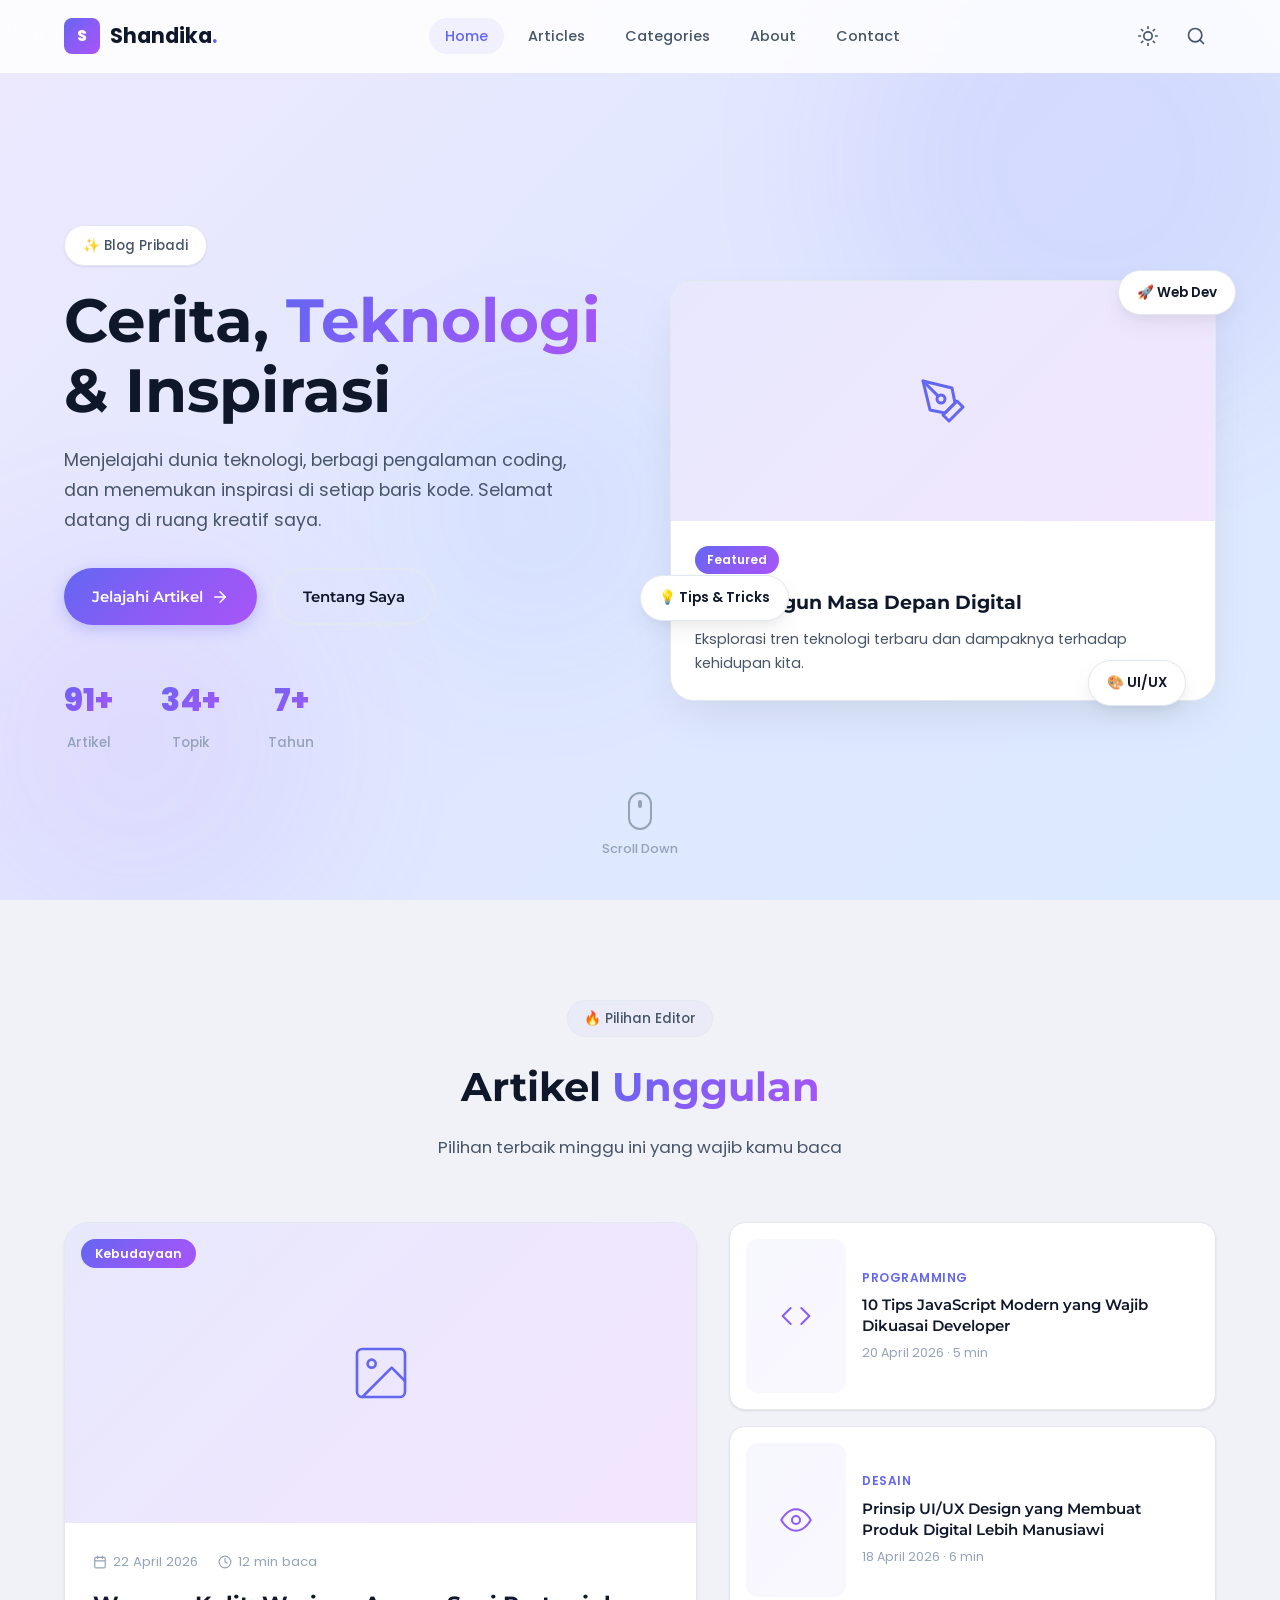
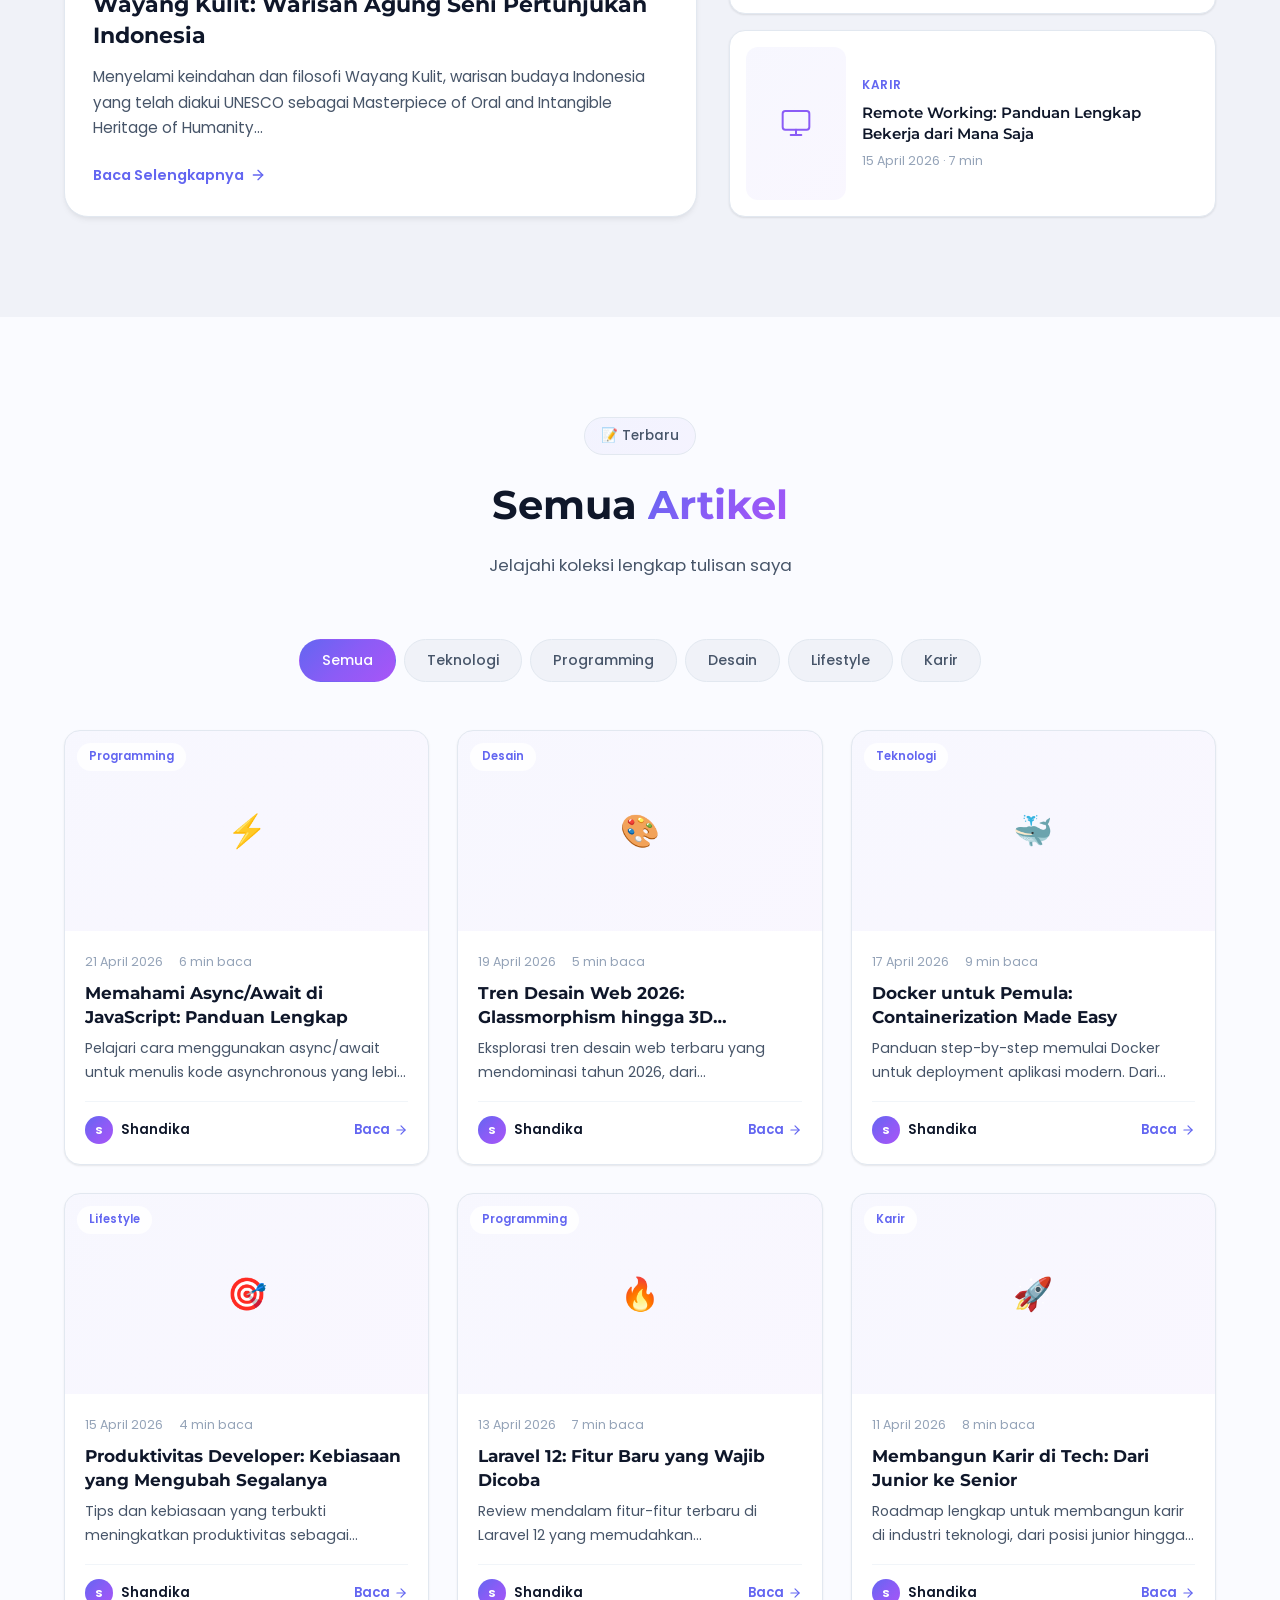
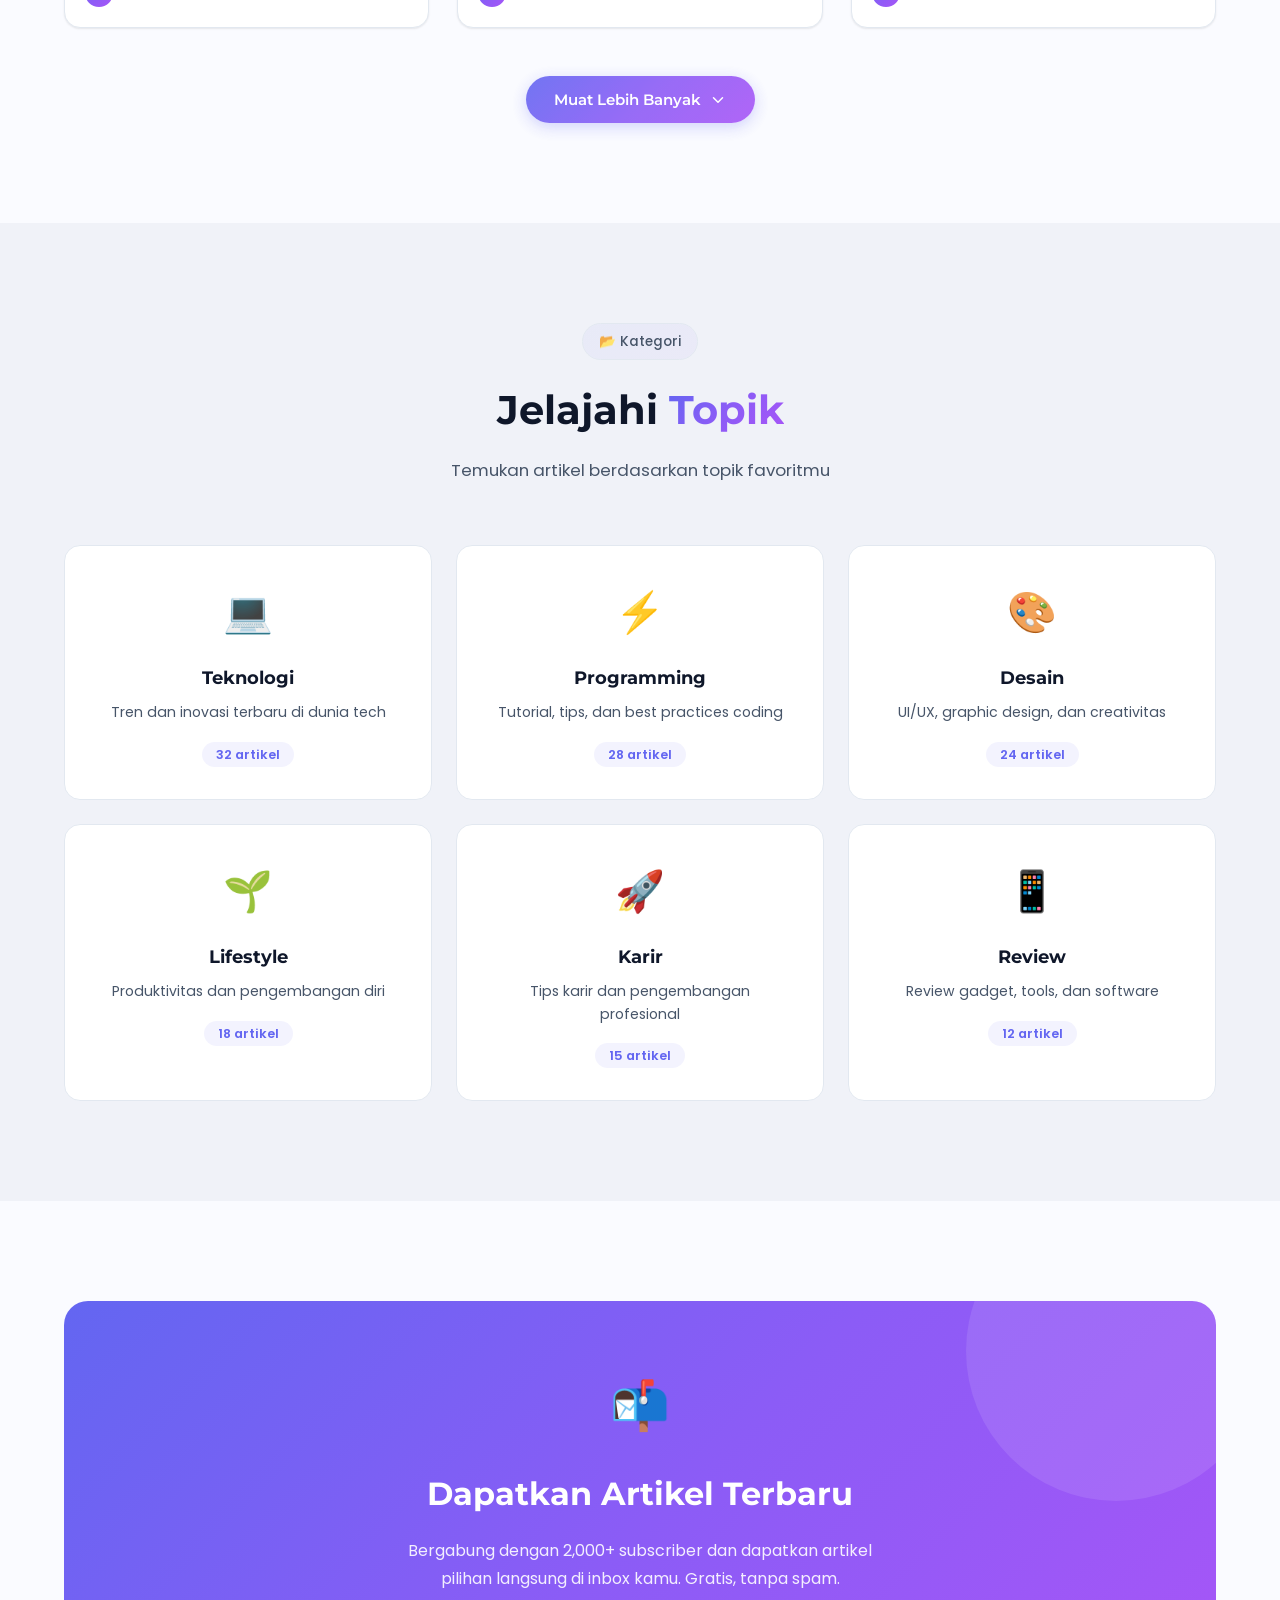
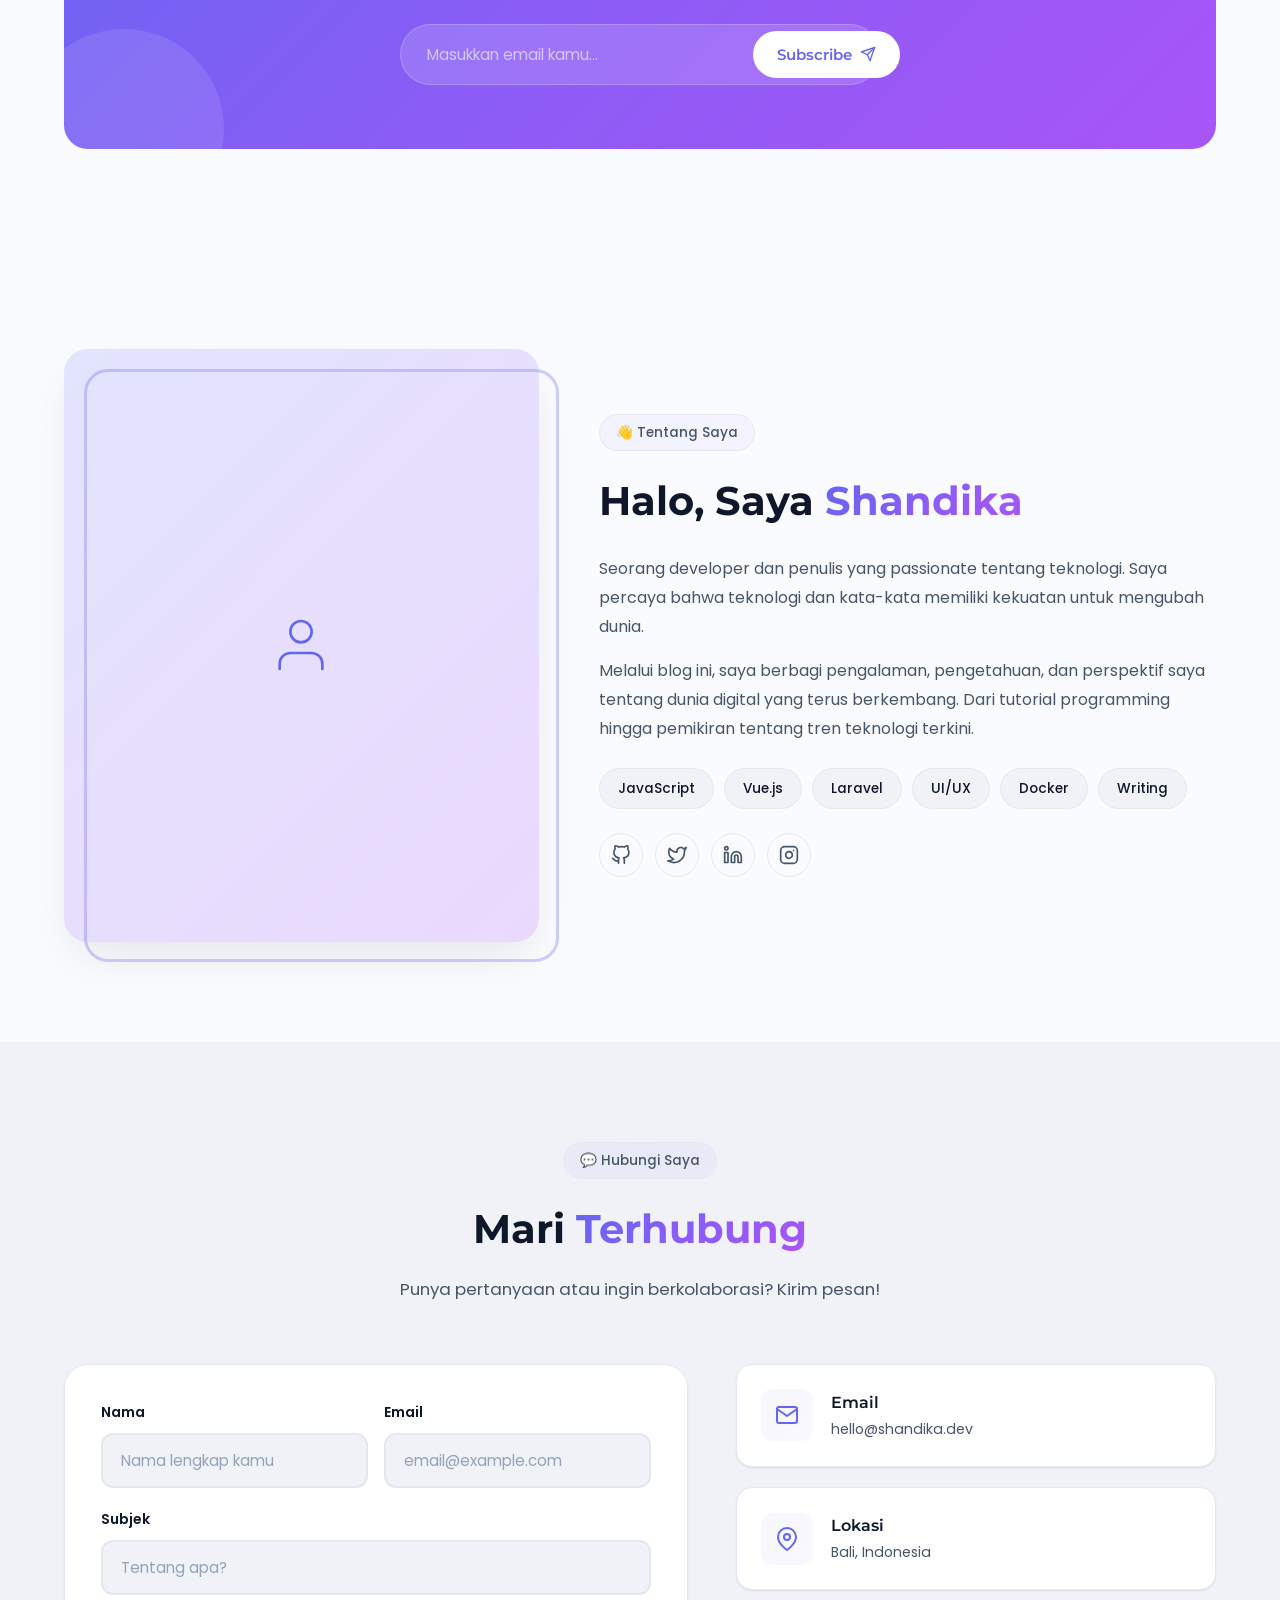
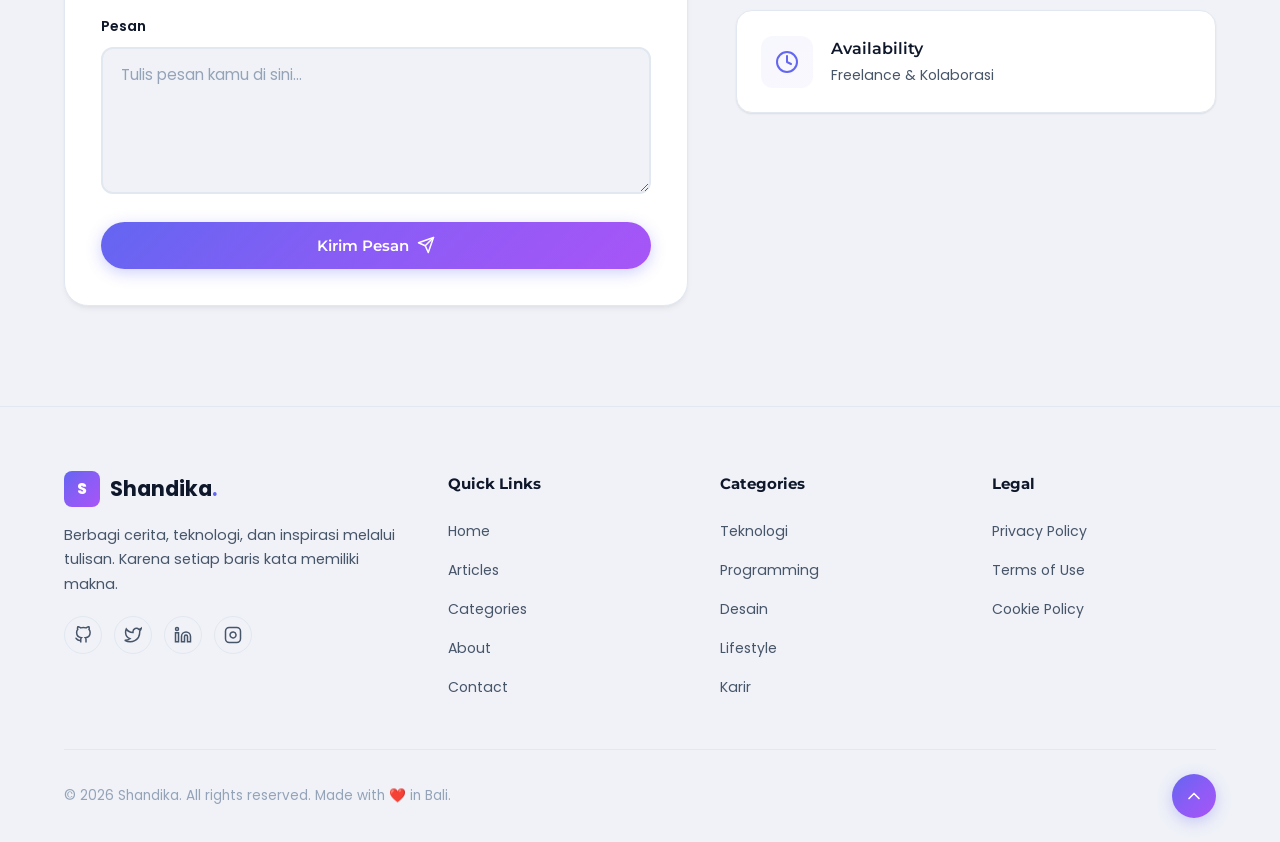
==== commit 49d44837: "refactor: update font families in CSS for consistency and improved typography" ====
--- a/index.html
+++ b/index.html
@@ -9,7 +9,7 @@
     <title>Shandika Blog — Cerita, Teknologi & Inspirasi</title>
     <link rel="preconnect" href="https://fonts.googleapis.com">
     <link rel="preconnect" href="https://fonts.gstatic.com" crossorigin>
-    <link href="https://fonts.googleapis.com/css2?family=Inter:wght@300;400;500;600;700;800;900&family=Playfair+Display:ital,wght@0,500;0,700;1,500&display=swap" rel="stylesheet">
+    <link href="https://fonts.googleapis.com/css2?family=Montserrat:wght@300;400;500;600;700;800;900&family=Poppins:wght@300;400;500;600;700;800;900&display=swap" rel="stylesheet">
     <link rel="stylesheet" href="style.css">
 </head>
 <body>
--- a/style.css
+++ b/style.css
@@ -39,8 +39,8 @@
     --transition-base: 0.3s cubic-bezier(0.4, 0, 0.2, 1);
     --transition-slow: 0.5s cubic-bezier(0.4, 0, 0.2, 1);
 
-    --font-sans: 'Inter', -apple-system, BlinkMacSystemFont, sans-serif;
-    --font-display: 'Playfair Display', Georgia, serif;
+    --font-headline: 'Montserrat', sans-serif;
+    --font-body: 'Poppins', sans-serif;
 }
 
 /* Dark Mode */
@@ -83,12 +83,16 @@
 }
 
 body {
-    font-family: var(--font-sans);
+    font-family: var(--font-body);
     background-color: var(--bg-primary);
     color: var(--text-primary);
     line-height: 1.7;
     overflow-x: hidden;
     transition: background-color var(--transition-base), color var(--transition-base);
+}
+
+h1, h2, h3, h4, h5, h6 {
+    font-family: var(--font-headline);
 }
 
 a {
@@ -147,6 +151,7 @@
     border-radius: var(--radius-full);
     font-weight: 600;
     font-size: 0.95rem;
+    font-family: var(--font-headline);
     transition: all var(--transition-base);
     cursor: pointer;
     text-decoration: none;
@@ -516,7 +521,7 @@
 }
 
 .hero-title {
-    font-family: var(--font-display);
+    font-family: var(--font-headline);
     font-size: 3.8rem;
     font-weight: 700;
     line-height: 1.15;
@@ -740,7 +745,7 @@
 }
 
 .section-title {
-    font-family: var(--font-display);
+    font-family: var(--font-headline);
     font-size: 2.5rem;
     font-weight: 700;
     margin-bottom: 12px;
@@ -1245,7 +1250,7 @@
 }
 
 .newsletter-content h2 {
-    font-family: var(--font-display);
+    font-family: var(--font-headline);
     font-size: 2rem;
     font-weight: 700;
     margin-bottom: 16px;
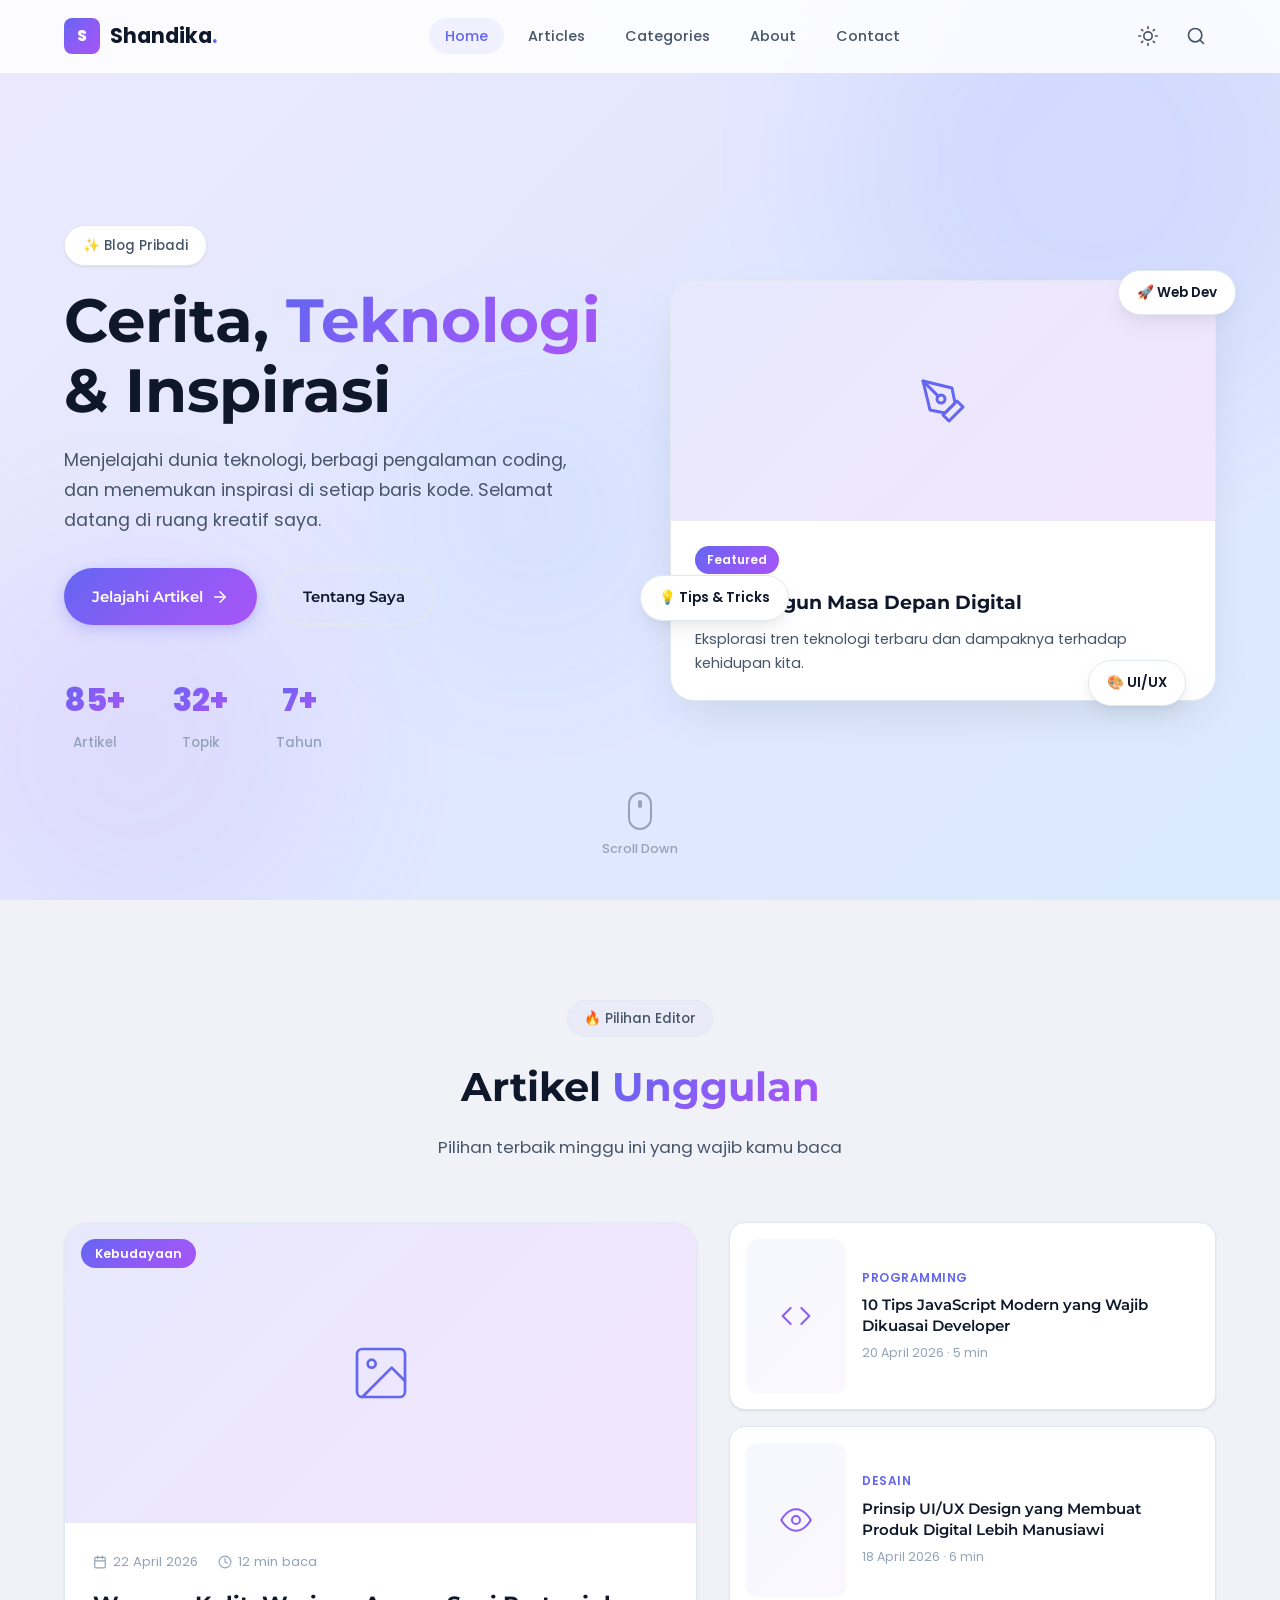
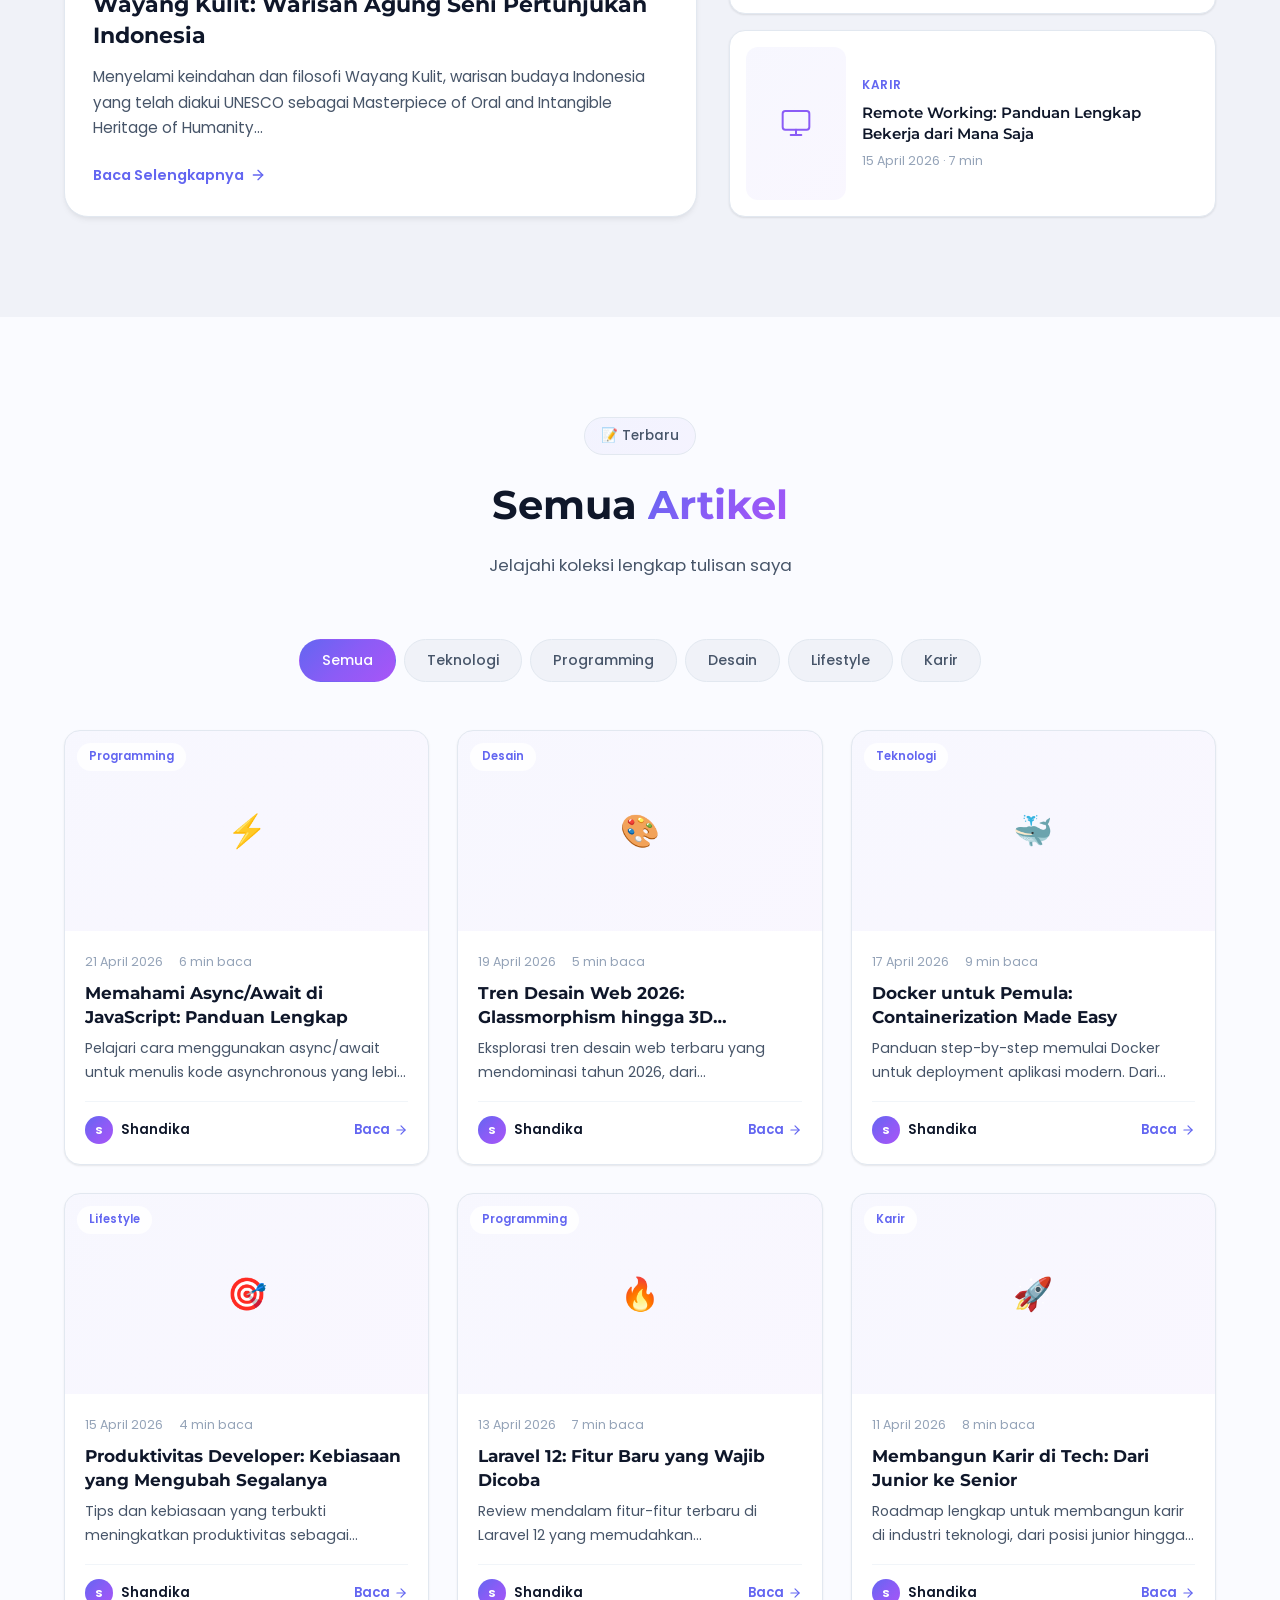
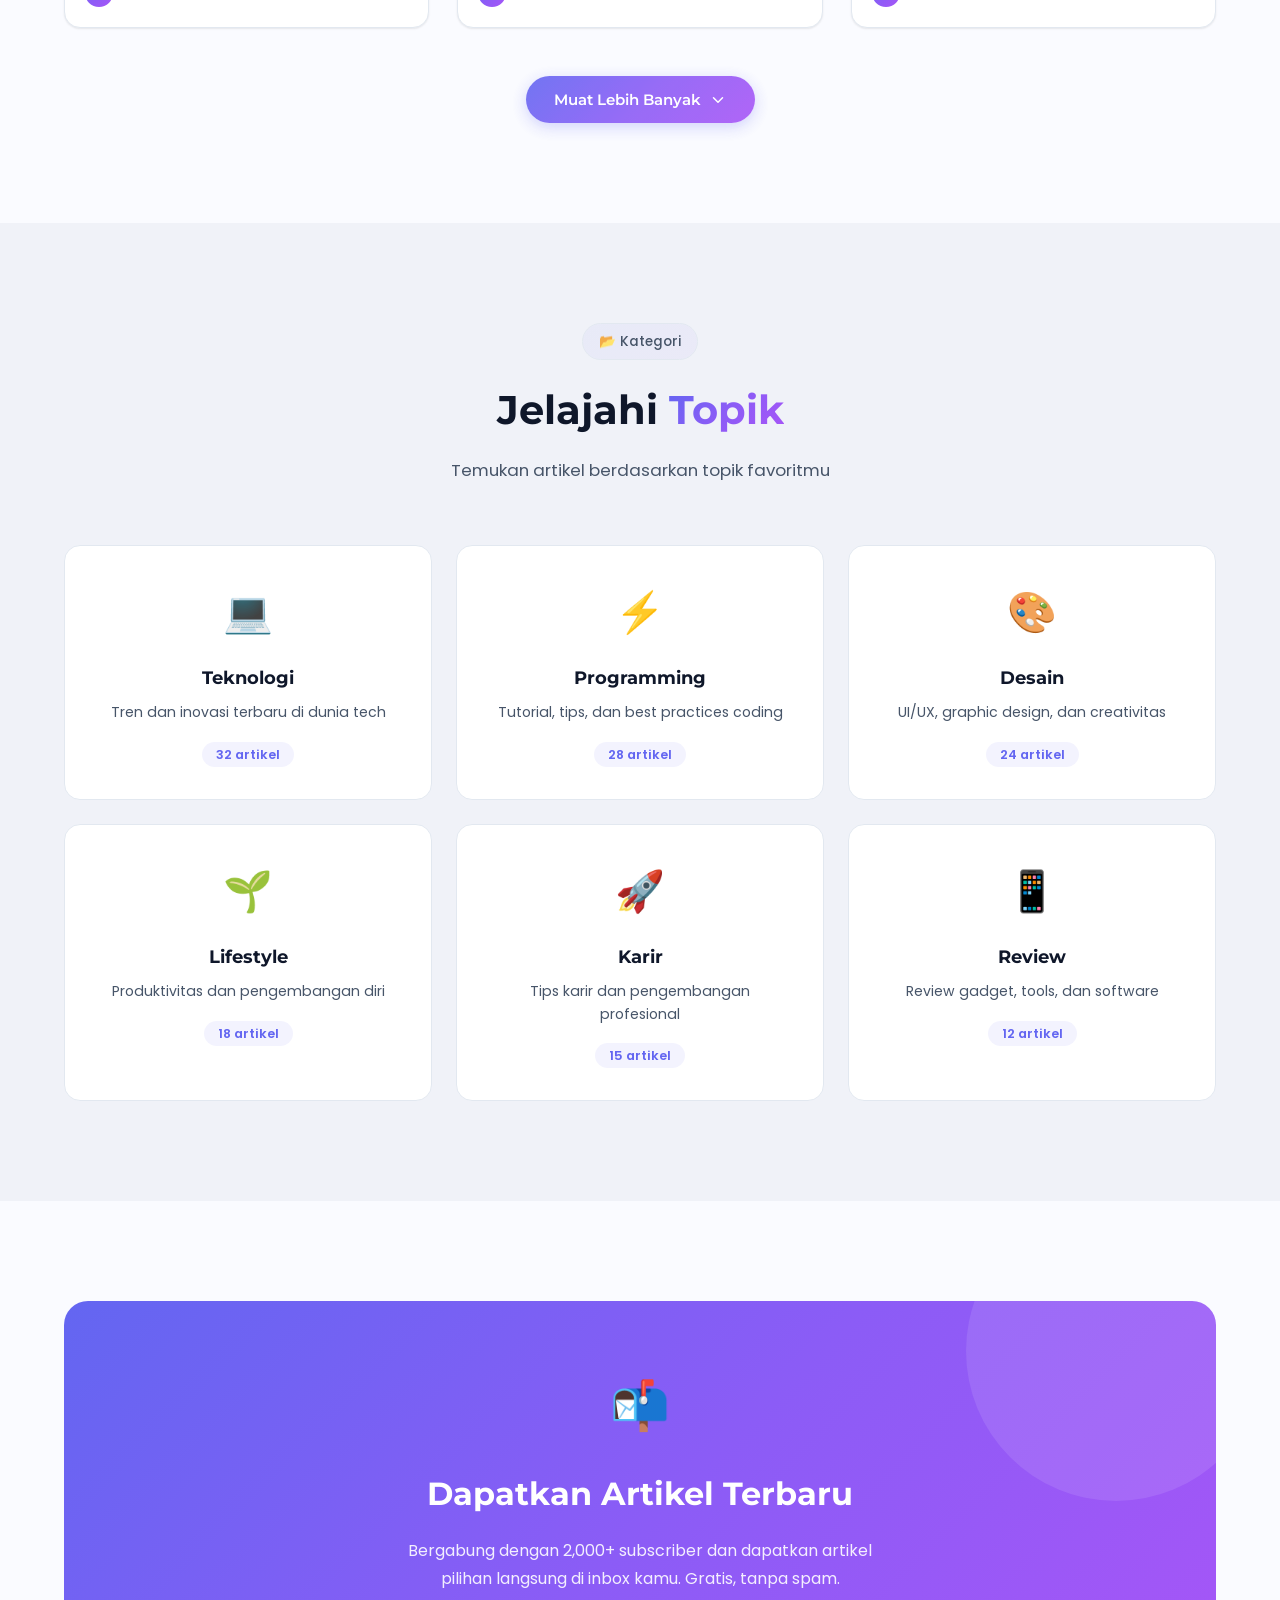
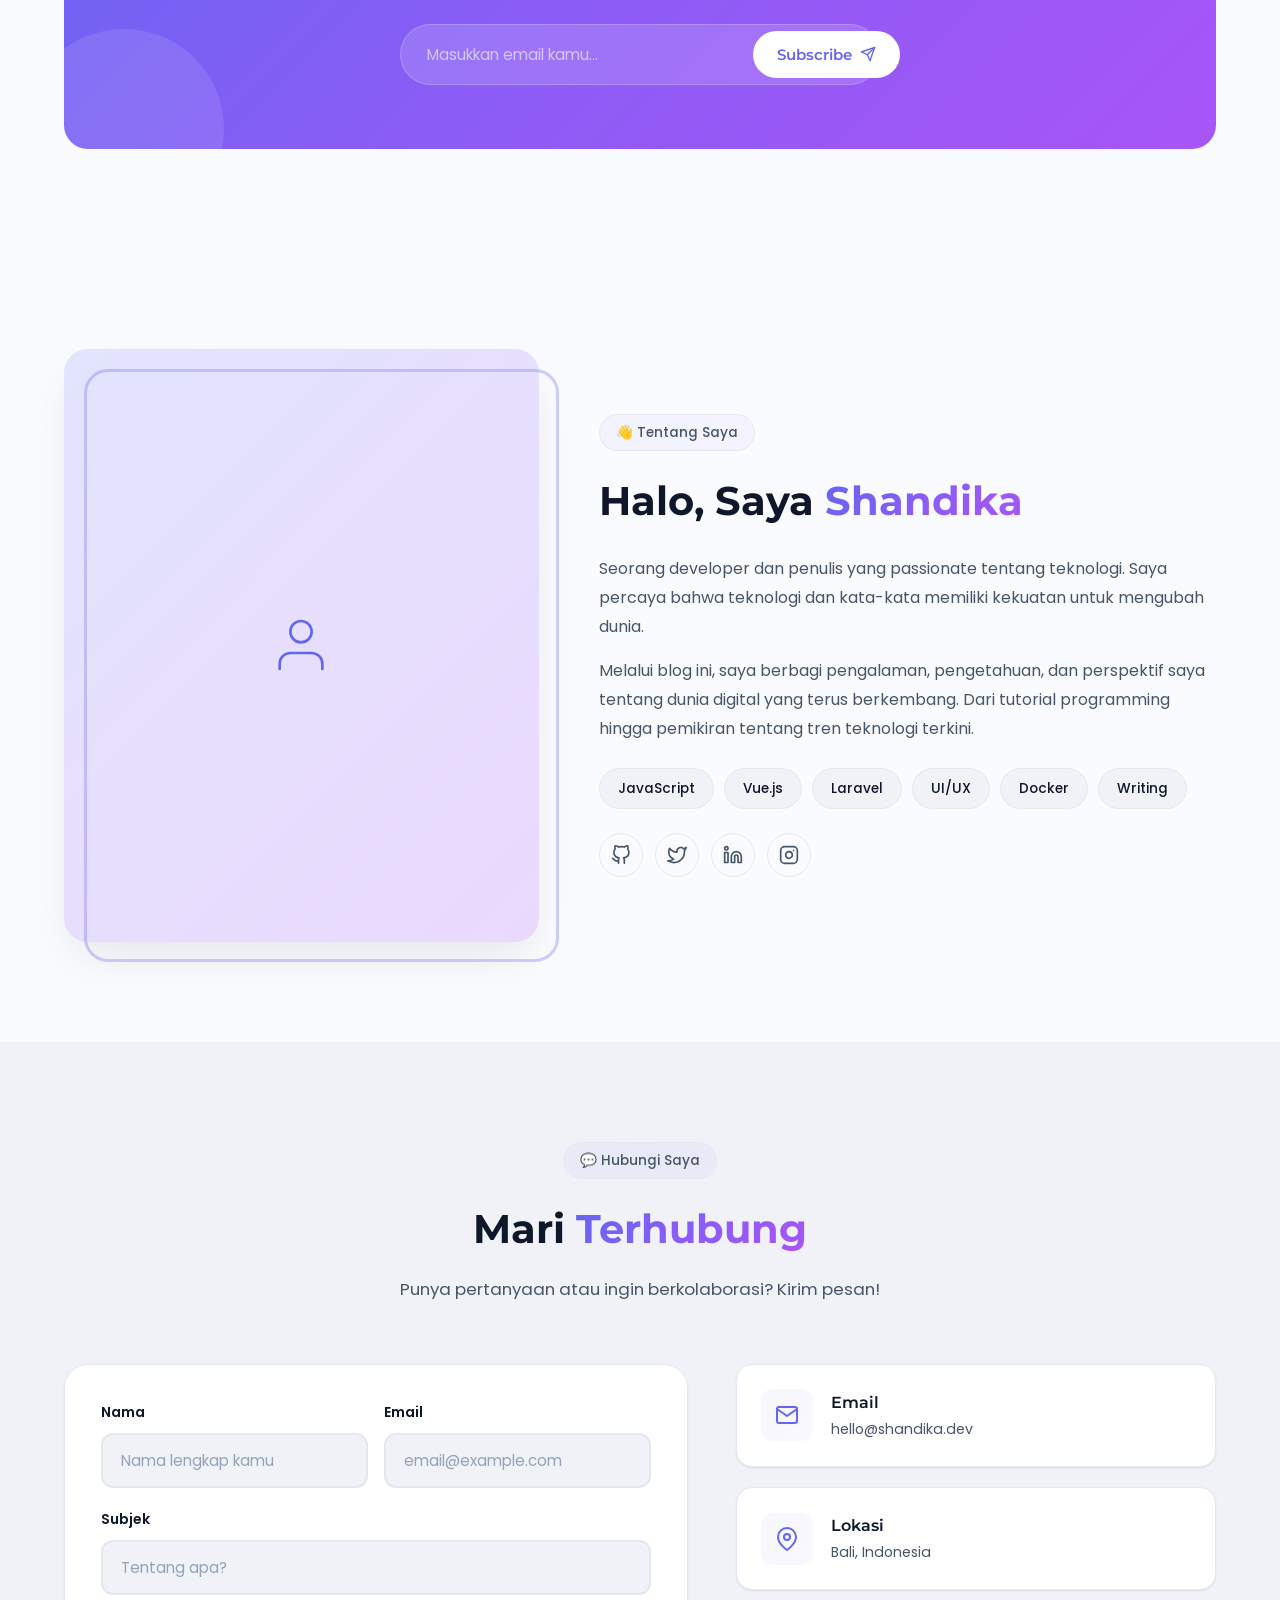
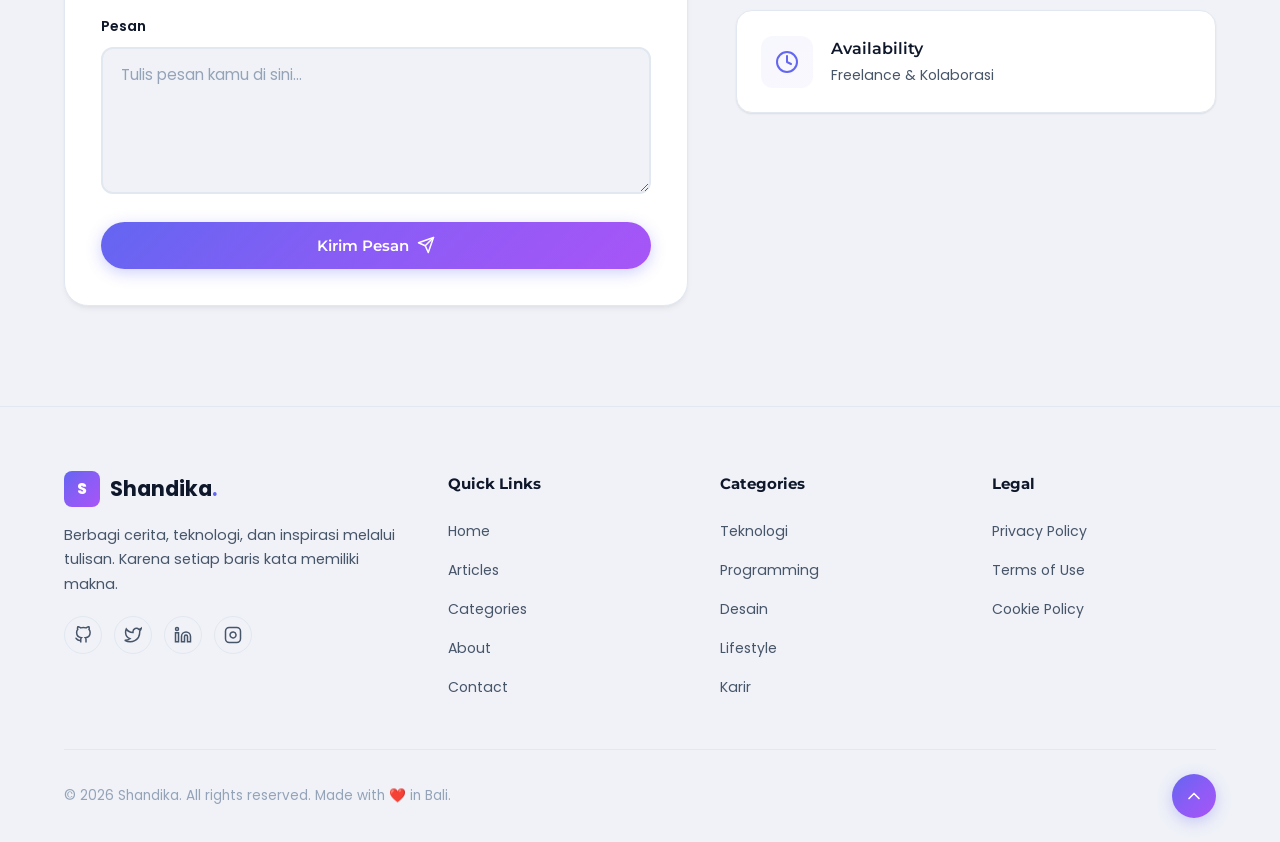
==== commit 14cd10de: "refactor: update page title for consistency with portfolio branding" ====
--- a/index.html
+++ b/index.html
@@ -6,7 +6,7 @@
     <meta name="description" content="Shandika Blog — Tempat berbagi cerita, pemikiran, dan inspirasi seputar teknologi, desain, dan kehidupan.">
     <meta name="keywords" content="blog, teknologi, desain, programming, lifestyle">
     <meta name="author" content="Shandika">
-    <title>Shandika Blog — Cerita, Teknologi & Inspirasi</title>
+    <title>Shandika Blog — Portofolio Shandika</title>
     <link rel="preconnect" href="https://fonts.googleapis.com">
     <link rel="preconnect" href="https://fonts.gstatic.com" crossorigin>
     <link href="https://fonts.googleapis.com/css2?family=Montserrat:wght@300;400;500;600;700;800;900&family=Poppins:wght@300;400;500;600;700;800;900&display=swap" rel="stylesheet">
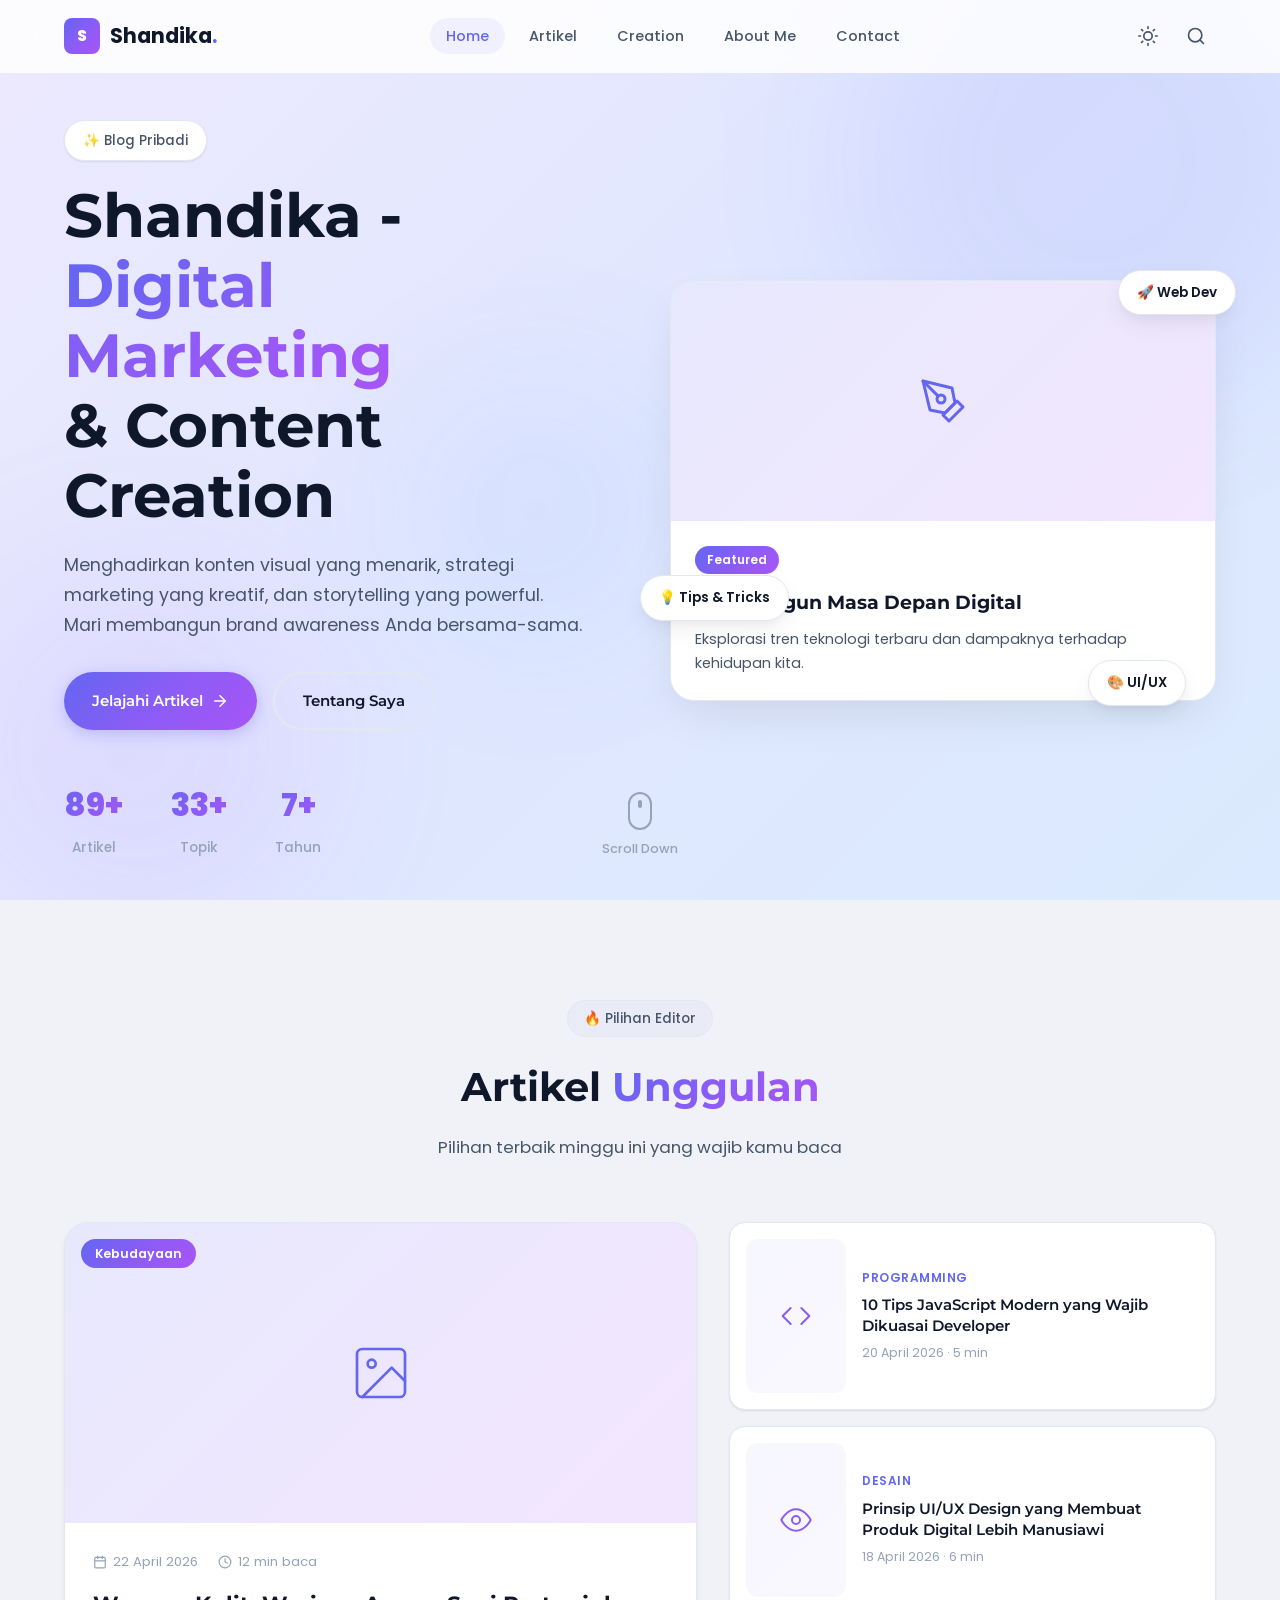
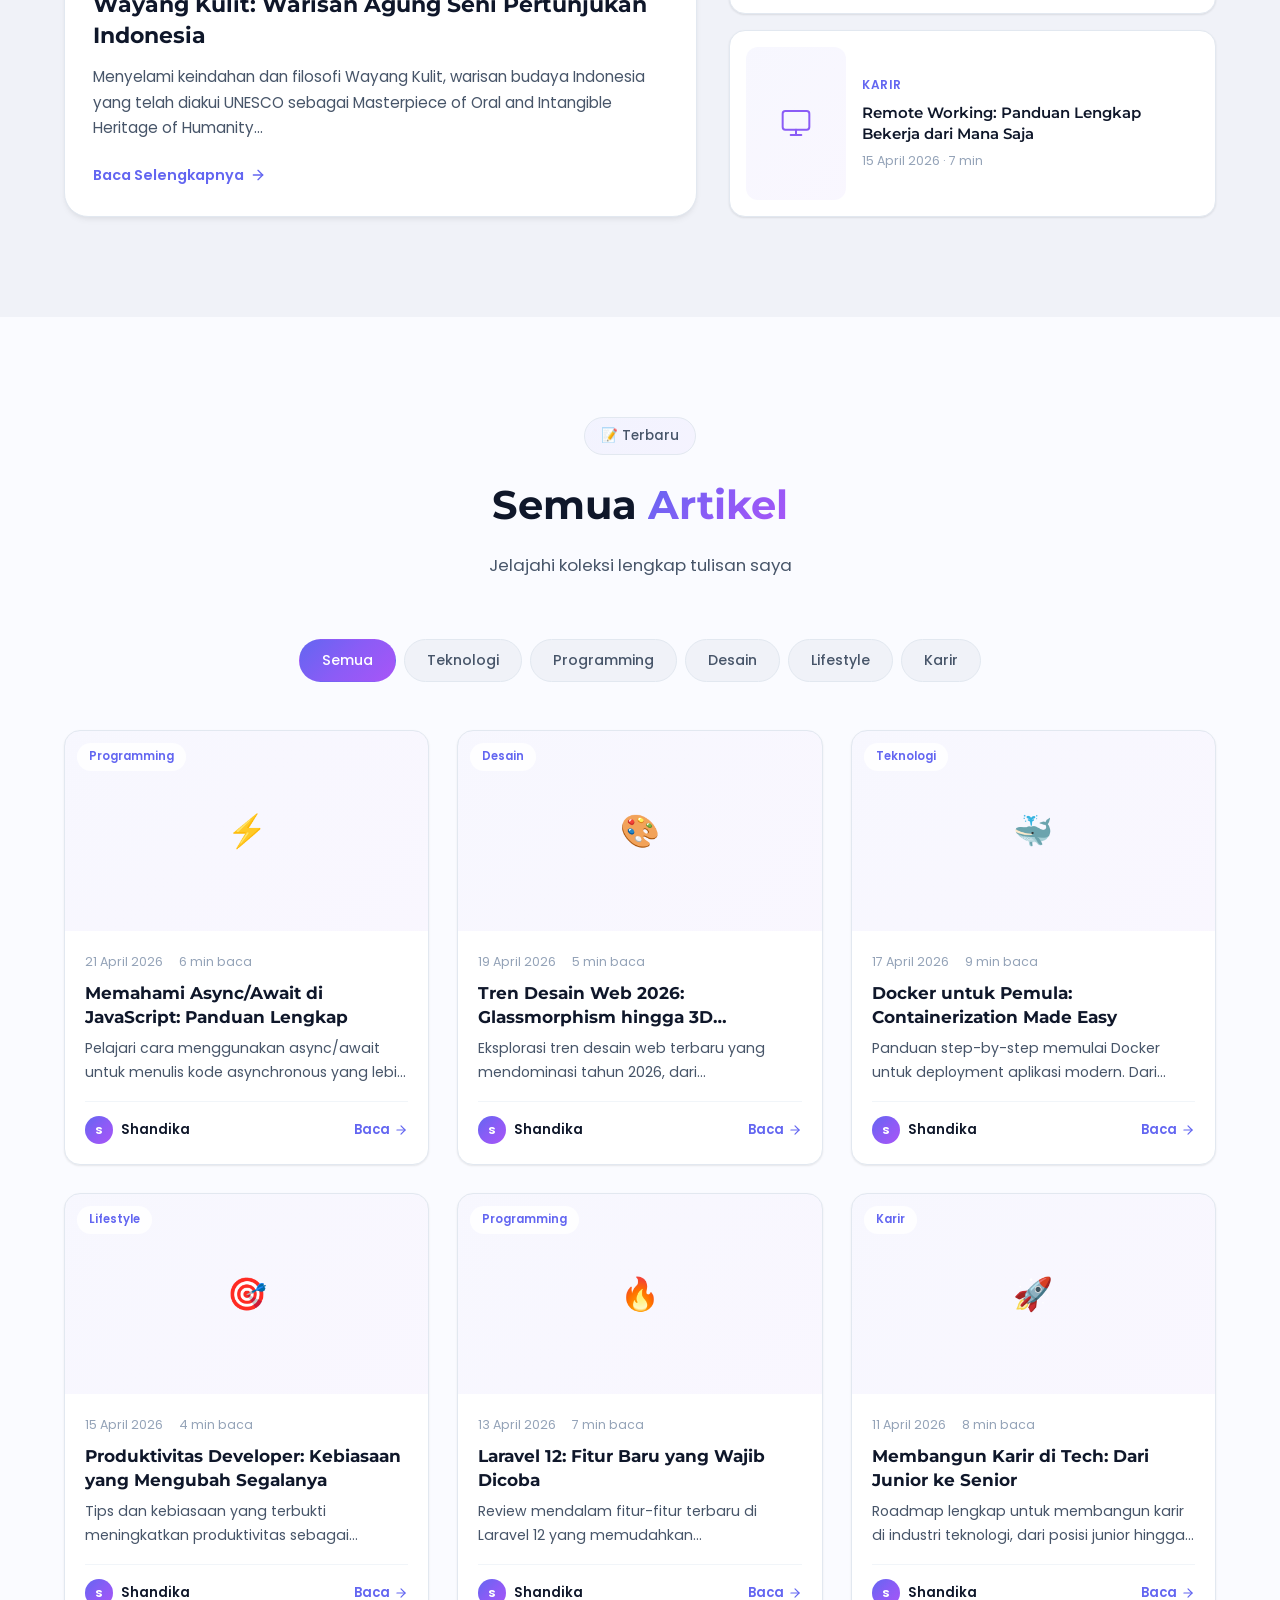
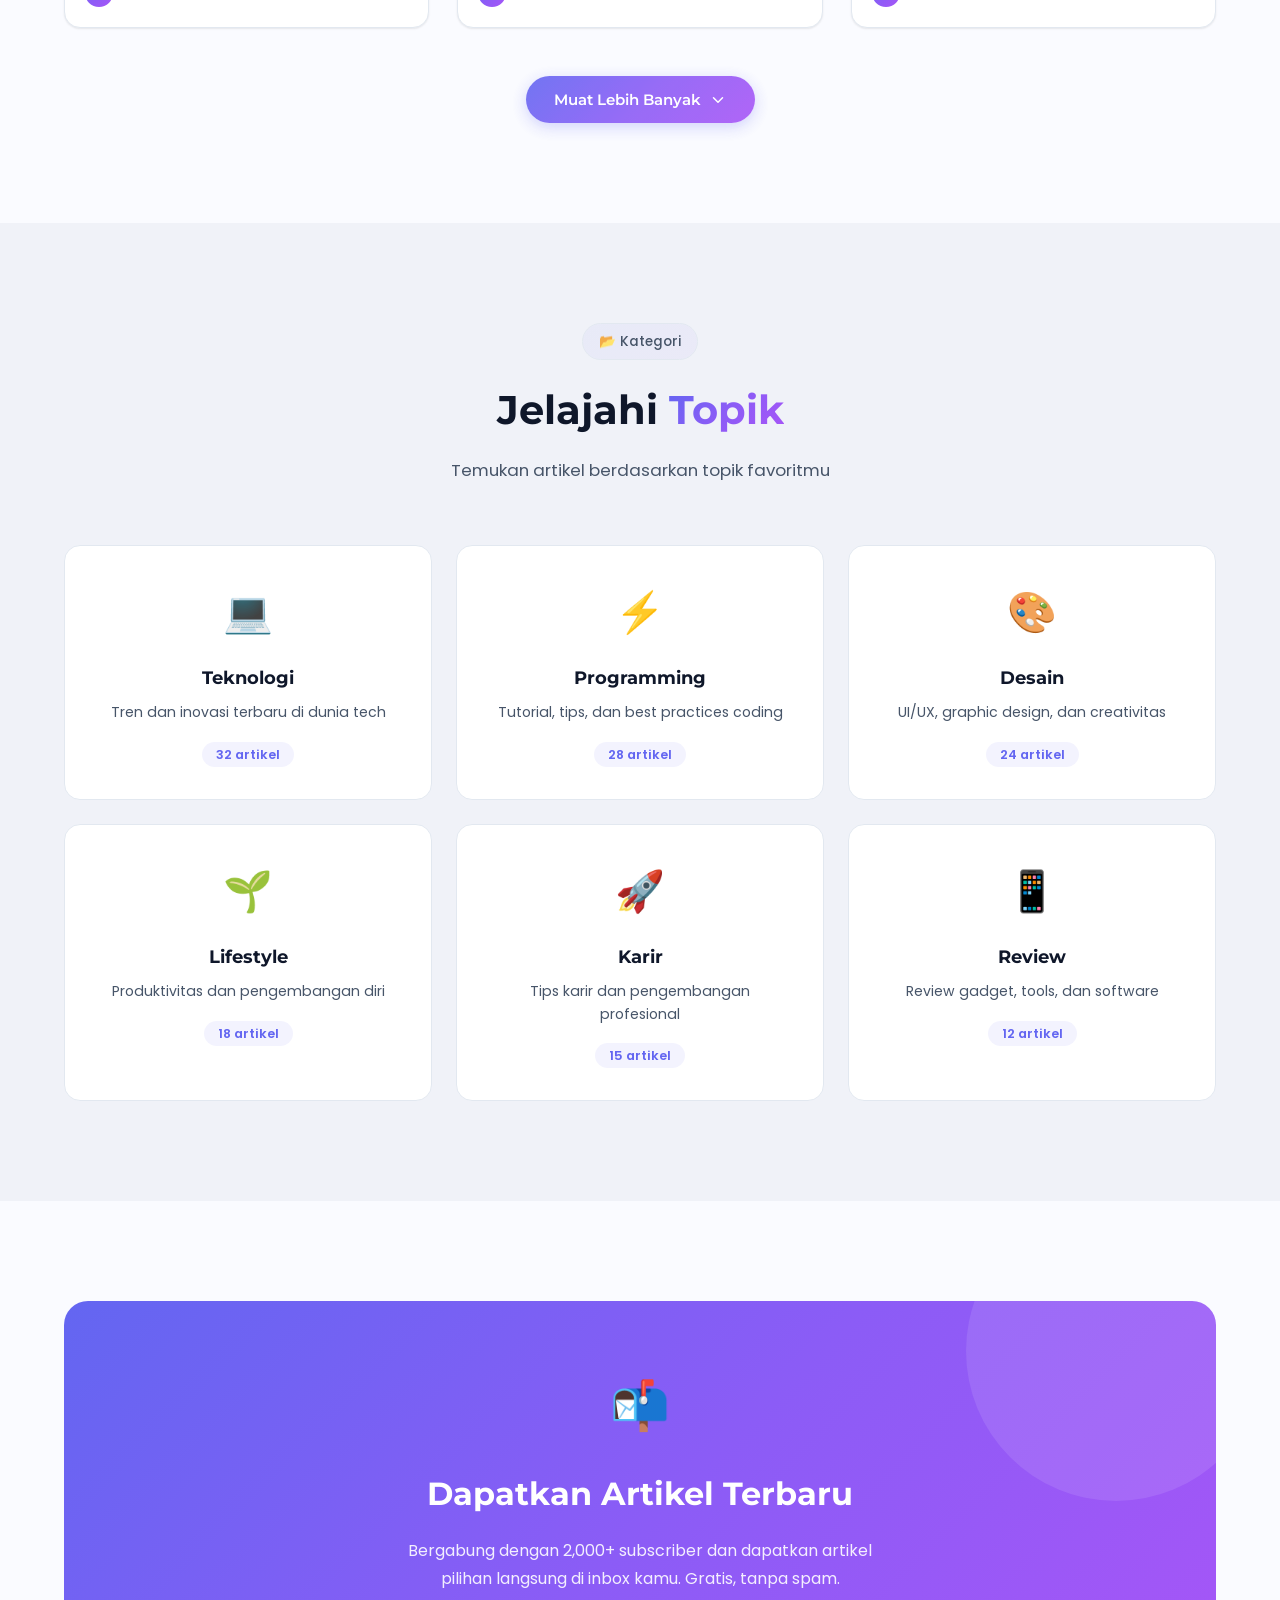
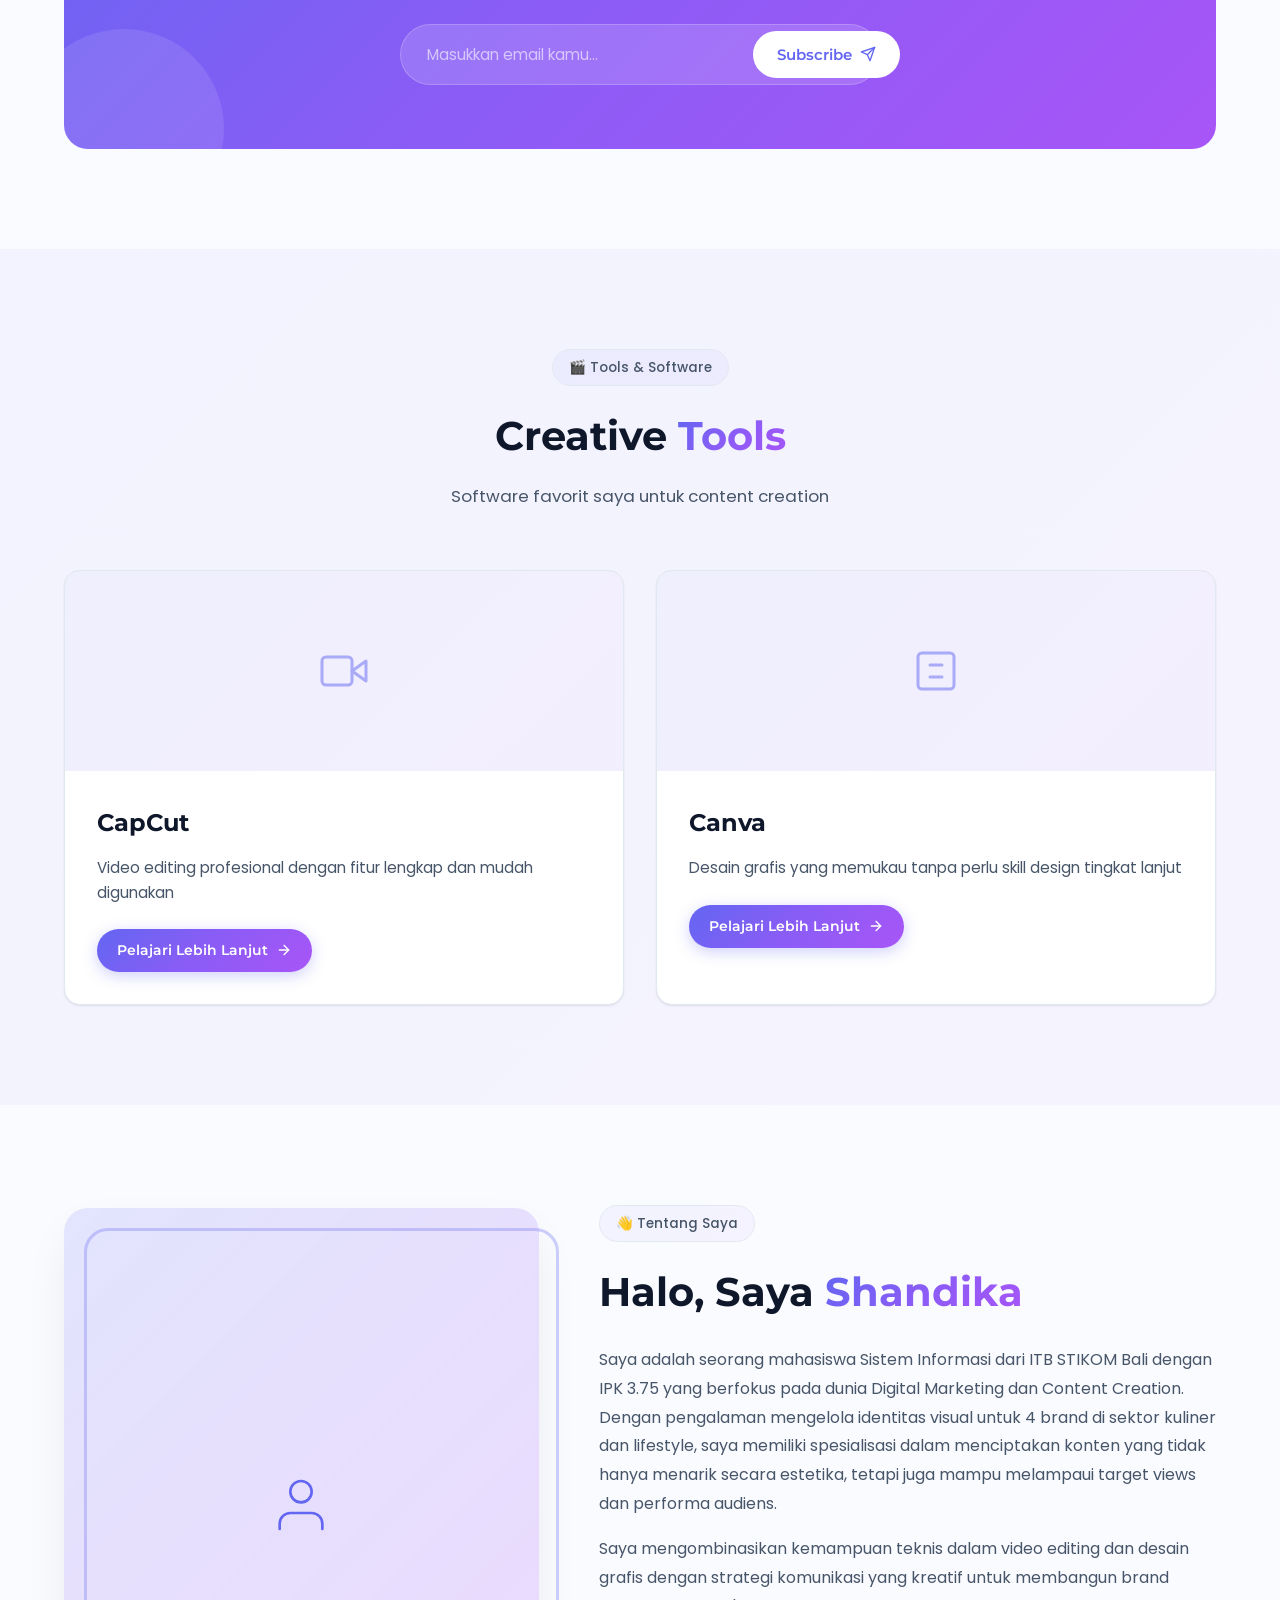
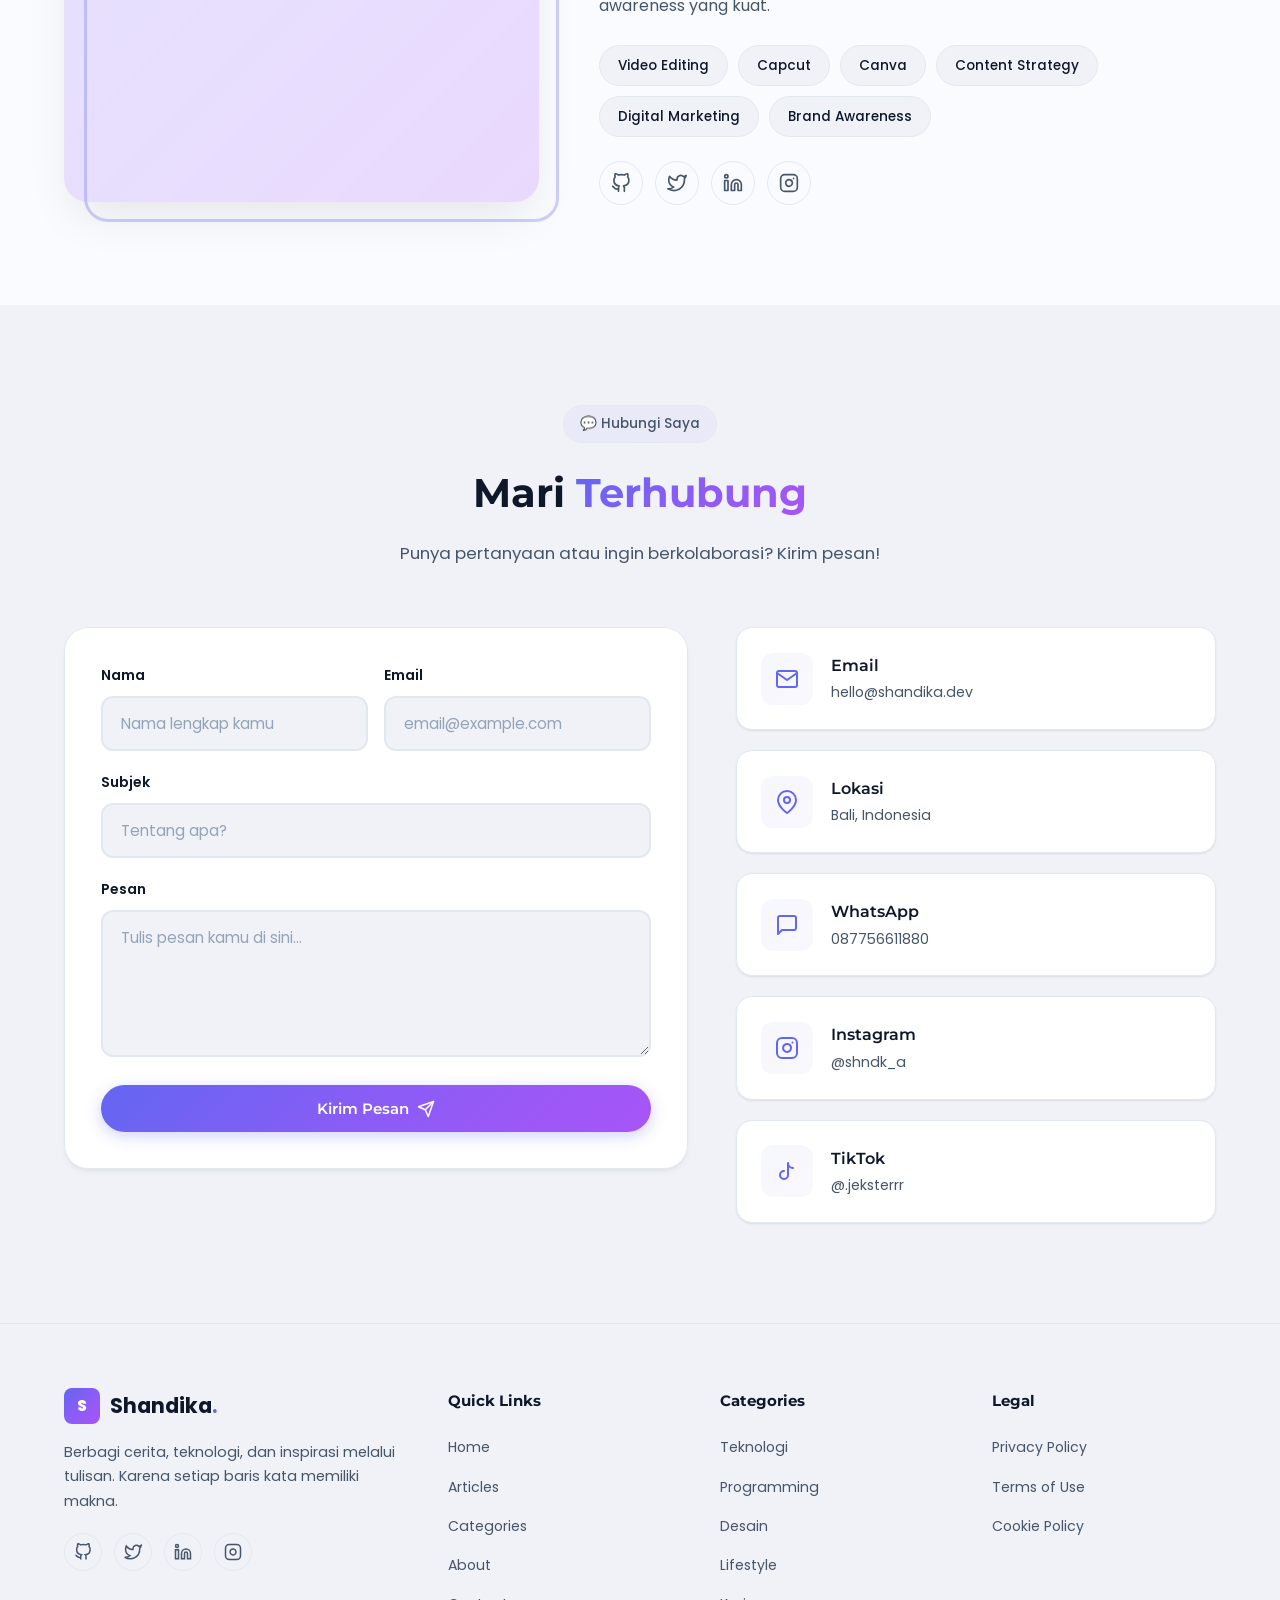
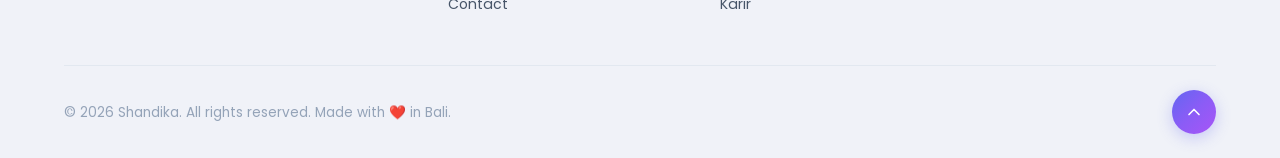
==== commit e7bcdd96: "refactor: update navigation labels and enhance content in index.html; add creation section with styl" ====
--- a/index.html
+++ b/index.html
@@ -22,9 +22,9 @@
             </a>
             <ul class="nav-links" id="navLinks">
                 <li><a href="#home" class="nav-link active">Home</a></li>
-                <li><a href="#articles" class="nav-link">Articles</a></li>
-                <li><a href="#categories" class="nav-link">Categories</a></li>
-                <li><a href="#about" class="nav-link">About</a></li>
+                <li><a href="#articles" class="nav-link">Artikel</a></li>
+                <li><a href="#creation" class="nav-link">Creation</a></li>
+                <li><a href="#about" class="nav-link">About Me</a></li>
                 <li><a href="#contact" class="nav-link">Contact</a></li>
             </ul>
             <div class="nav-actions">
@@ -71,10 +71,10 @@
             <div class="hero-text">
                 <span class="hero-badge">✨ Blog Pribadi</span>
                 <h1 class="hero-title">
-                    Cerita, <span class="gradient-text">Teknologi</span>
-                    <br>& Inspirasi
+                    Shandika - <span class="gradient-text">Digital Marketing</span>
+                    <br>& Content Creation
                 </h1>
-                <p class="hero-desc">Menjelajahi dunia teknologi, berbagi pengalaman coding, dan menemukan inspirasi di setiap baris kode. Selamat datang di ruang kreatif saya.</p>
+                <p class="hero-desc">Menghadirkan konten visual yang menarik, strategi marketing yang kreatif, dan storytelling yang powerful. Mari membangun brand awareness Anda bersama-sama.</p>
                 <div class="hero-cta">
                     <a href="#articles" class="btn btn-primary" id="ctaExplore">
                         Jelajahi Artikel
@@ -307,6 +307,49 @@
         </div>
     </section>
 
+    <!-- Creation Section -->
+    <section class="section creation-section" id="creation">
+        <div class="container">
+            <div class="section-header">
+                <span class="section-tag">🎬 Tools & Software</span>
+                <h2 class="section-title">Creative <span class="gradient-text">Tools</span></h2>
+                <p class="section-desc">Software favorit saya untuk content creation</p>
+            </div>
+            <div class="creation-grid">
+                <div class="creation-card">
+                    <div class="creation-card-img">
+                        <div class="creation-img-placeholder">
+                            <svg xmlns="http://www.w3.org/2000/svg" width="48" height="48" viewBox="0 0 24 24" fill="none" stroke="currentColor" stroke-width="1.5" stroke-linecap="round" stroke-linejoin="round"><path d="M23 7l-7 5 7 5V7z"/><rect x="1" y="5" width="15" height="14" rx="2" ry="2"/></svg>
+                        </div>
+                    </div>
+                    <div class="creation-card-content">
+                        <h3>CapCut</h3>
+                        <p>Video editing profesional dengan fitur lengkap dan mudah digunakan</p>
+                        <a href="https://drive.google.com" class="btn btn-primary btn-sm" target="_blank">
+                            Pelajari Lebih Lanjut
+                            <svg xmlns="http://www.w3.org/2000/svg" width="16" height="16" viewBox="0 0 24 24" fill="none" stroke="currentColor" stroke-width="2" stroke-linecap="round" stroke-linejoin="round"><line x1="5" y1="12" x2="19" y2="12"/><polyline points="12 5 19 12 12 19"/></svg>
+                        </a>
+                    </div>
+                </div>
+                <div class="creation-card">
+                    <div class="creation-card-img">
+                        <div class="creation-img-placeholder">
+                            <svg xmlns="http://www.w3.org/2000/svg" width="48" height="48" viewBox="0 0 24 24" fill="none" stroke="currentColor" stroke-width="1.5" stroke-linecap="round" stroke-linejoin="round"><rect x="3" y="3" width="18" height="18" rx="2" ry="2"/><line x1="9" y1="9" x2="15" y2="9"/><line x1="9" y1="15" x2="15" y2="15"/></svg>
+                        </div>
+                    </div>
+                    <div class="creation-card-content">
+                        <h3>Canva</h3>
+                        <p>Desain grafis yang memukau tanpa perlu skill design tingkat lanjut</p>
+                        <a href="https://drive.google.com" class="btn btn-primary btn-sm" target="_blank">
+                            Pelajari Lebih Lanjut
+                            <svg xmlns="http://www.w3.org/2000/svg" width="16" height="16" viewBox="0 0 24 24" fill="none" stroke="currentColor" stroke-width="2" stroke-linecap="round" stroke-linejoin="round"><line x1="5" y1="12" x2="19" y2="12"/><polyline points="12 5 19 12 12 19"/></svg>
+                        </a>
+                    </div>
+                </div>
+            </div>
+        </div>
+    </section>
+
     <!-- About Section -->
     <section class="section about-section" id="about">
         <div class="container">
@@ -322,15 +365,15 @@
                 <div class="about-content">
                     <span class="section-tag">👋 Tentang Saya</span>
                     <h2 class="section-title">Halo, Saya <span class="gradient-text">Shandika</span></h2>
-                    <p>Seorang developer dan penulis yang passionate tentang teknologi. Saya percaya bahwa teknologi dan kata-kata memiliki kekuatan untuk mengubah dunia.</p>
-                    <p>Melalui blog ini, saya berbagi pengalaman, pengetahuan, dan perspektif saya tentang dunia digital yang terus berkembang. Dari tutorial programming hingga pemikiran tentang tren teknologi terkini.</p>
+                    <p>Saya adalah seorang mahasiswa Sistem Informasi dari ITB STIKOM Bali dengan IPK 3.75 yang berfokus pada dunia Digital Marketing dan Content Creation. Dengan pengalaman mengelola identitas visual untuk 4 brand di sektor kuliner dan lifestyle, saya memiliki spesialisasi dalam menciptakan konten yang tidak hanya menarik secara estetika, tetapi juga mampu melampaui target views dan performa audiens.</p>
+                    <p>Saya mengombinasikan kemampuan teknis dalam video editing dan desain grafis dengan strategi komunikasi yang kreatif untuk membangun brand awareness yang kuat.</p>
                     <div class="about-skills">
-                        <span class="skill-tag">JavaScript</span>
-                        <span class="skill-tag">Vue.js</span>
-                        <span class="skill-tag">Laravel</span>
-                        <span class="skill-tag">UI/UX</span>
-                        <span class="skill-tag">Docker</span>
-                        <span class="skill-tag">Writing</span>
+                        <span class="skill-tag">Video Editing</span>
+                        <span class="skill-tag">Capcut</span>
+                        <span class="skill-tag">Canva</span>
+                        <span class="skill-tag">Content Strategy</span>
+                        <span class="skill-tag">Digital Marketing</span>
+                        <span class="skill-tag">Brand Awareness</span>
                     </div>
                     <div class="about-social">
                         <a href="#" class="social-link" id="socialGithub" aria-label="GitHub">
@@ -403,13 +446,31 @@
                             <p>Bali, Indonesia</p>
                         </div>
                     </div>
-                    <div class="contact-info-card" id="contactInfoAvail">
+                    <div class="contact-info-card" id="contactInfoWhatsapp">
                         <div class="contact-info-icon">
-                            <svg xmlns="http://www.w3.org/2000/svg" width="24" height="24" viewBox="0 0 24 24" fill="none" stroke="currentColor" stroke-width="2" stroke-linecap="round" stroke-linejoin="round"><circle cx="12" cy="12" r="10"/><polyline points="12 6 12 12 16 14"/></svg>
+                            <svg xmlns="http://www.w3.org/2000/svg" width="24" height="24" viewBox="0 0 24 24" fill="none" stroke="currentColor" stroke-width="2" stroke-linecap="round" stroke-linejoin="round"><path d="M21 15a2 2 0 0 1-2 2H7l-4 4V5a2 2 0 0 1 2-2h14a2 2 0 0 1 2 2z"/></svg>
                         </div>
                         <div>
-                            <h4>Availability</h4>
-                            <p>Freelance & Kolaborasi</p>
+                            <h4>WhatsApp</h4>
+                            <p>087756611880</p>
+                        </div>
+                    </div>
+                    <div class="contact-info-card" id="contactInfoInstagram">
+                        <div class="contact-info-icon">
+                            <svg xmlns="http://www.w3.org/2000/svg" width="24" height="24" viewBox="0 0 24 24" fill="none" stroke="currentColor" stroke-width="2" stroke-linecap="round" stroke-linejoin="round"><rect x="2" y="2" width="20" height="20" rx="5" ry="5"/><path d="M16 11.37A4 4 0 1 1 12.63 8 4 4 0 0 1 16 11.37z"/><line x1="17.5" y1="6.5" x2="17.51" y2="6.5"/></svg>
+                        </div>
+                        <div>
+                            <h4>Instagram</h4>
+                            <p>@shndk_a</p>
+                        </div>
+                    </div>
+                    <div class="contact-info-card" id="contactInfoTiktok">
+                        <div class="contact-info-icon">
+                            <svg xmlns="http://www.w3.org/2000/svg" width="24" height="24" viewBox="0 0 24 24" fill="none" stroke="currentColor" stroke-width="2" stroke-linecap="round" stroke-linejoin="round"><path d="M9 12a4 4 0 1 0 4 4V4a5 5 0 0 0 5 5"/></svg>
+                        </div>
+                        <div>
+                            <h4>TikTok</h4>
+                            <p>@.jeksterrr</p>
                         </div>
                     </div>
                 </div>
--- a/style.css
+++ b/style.css
@@ -1595,6 +1595,74 @@
 
 .footer-bottom p {
     color: var(--text-muted);
+    font-size: 0.85rem;
+}
+
+/* ============================================
+   Creation Section
+   ============================================ */
+.creation-section {
+    background: var(--gradient-card);
+}
+
+.creation-grid {
+    display: grid;
+    grid-template-columns: repeat(auto-fit, minmax(300px, 1fr));
+    gap: 32px;
+    margin-top: 50px;
+}
+
+.creation-card {
+    background: var(--bg-card);
+    border-radius: var(--radius-lg);
+    overflow: hidden;
+    border: 1px solid var(--border-color);
+    transition: all var(--transition-base);
+    box-shadow: var(--shadow-sm);
+}
+
+.creation-card:hover {
+    transform: translateY(-8px);
+    box-shadow: var(--shadow-lg);
+}
+
+.creation-card-img {
+    height: 200px;
+    background: linear-gradient(135deg, rgba(99, 102, 241, 0.1), rgba(139, 92, 246, 0.1));
+    display: flex;
+    align-items: center;
+    justify-content: center;
+    overflow: hidden;
+}
+
+.creation-img-placeholder {
+    display: flex;
+    align-items: center;
+    justify-content: center;
+    color: var(--accent-1);
+    opacity: 0.5;
+}
+
+.creation-card-content {
+    padding: 32px;
+}
+
+.creation-card-content h3 {
+    font-size: 1.5rem;
+    font-weight: 700;
+    margin-bottom: 12px;
+    color: var(--text-primary);
+}
+
+.creation-card-content p {
+    color: var(--text-secondary);
+    font-size: 0.95rem;
+    margin-bottom: 24px;
+    line-height: 1.6;
+}
+
+.btn-sm {
+    padding: 10px 20px;
     font-size: 0.85rem;
 }
 
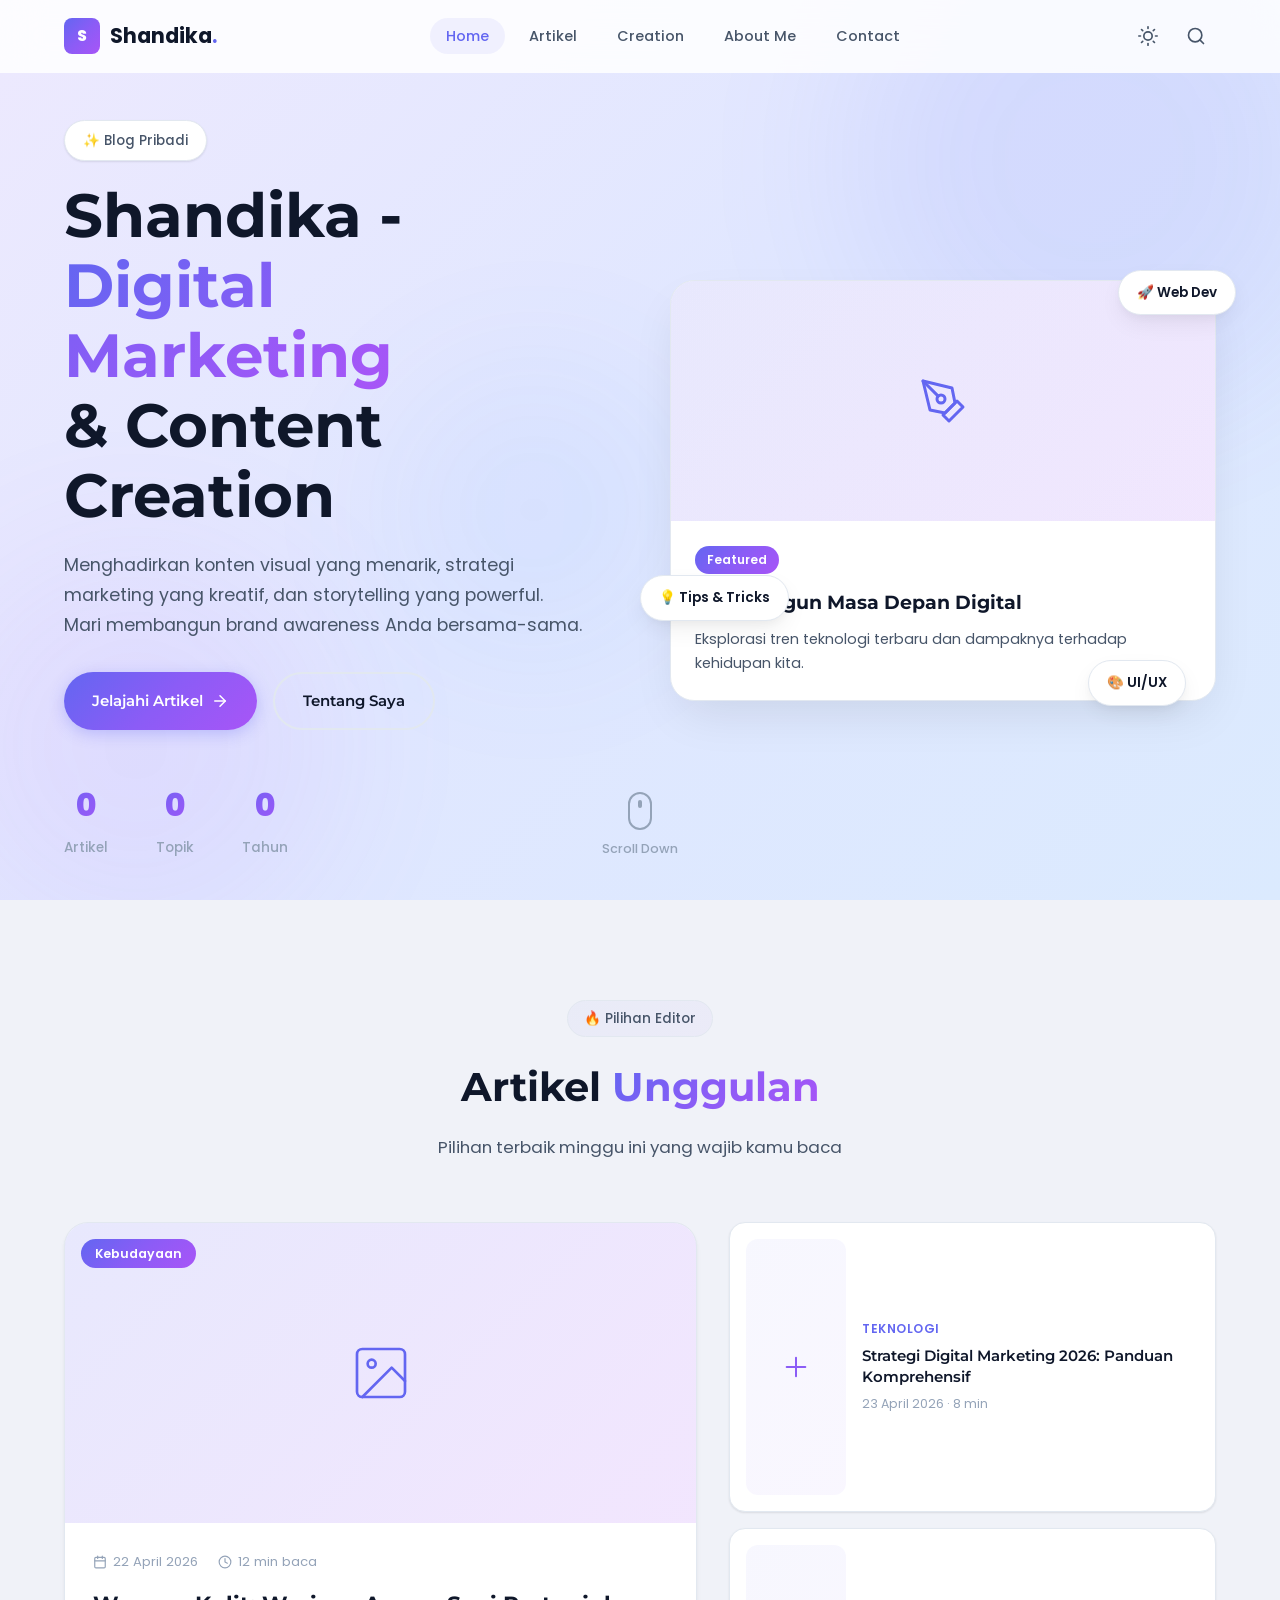
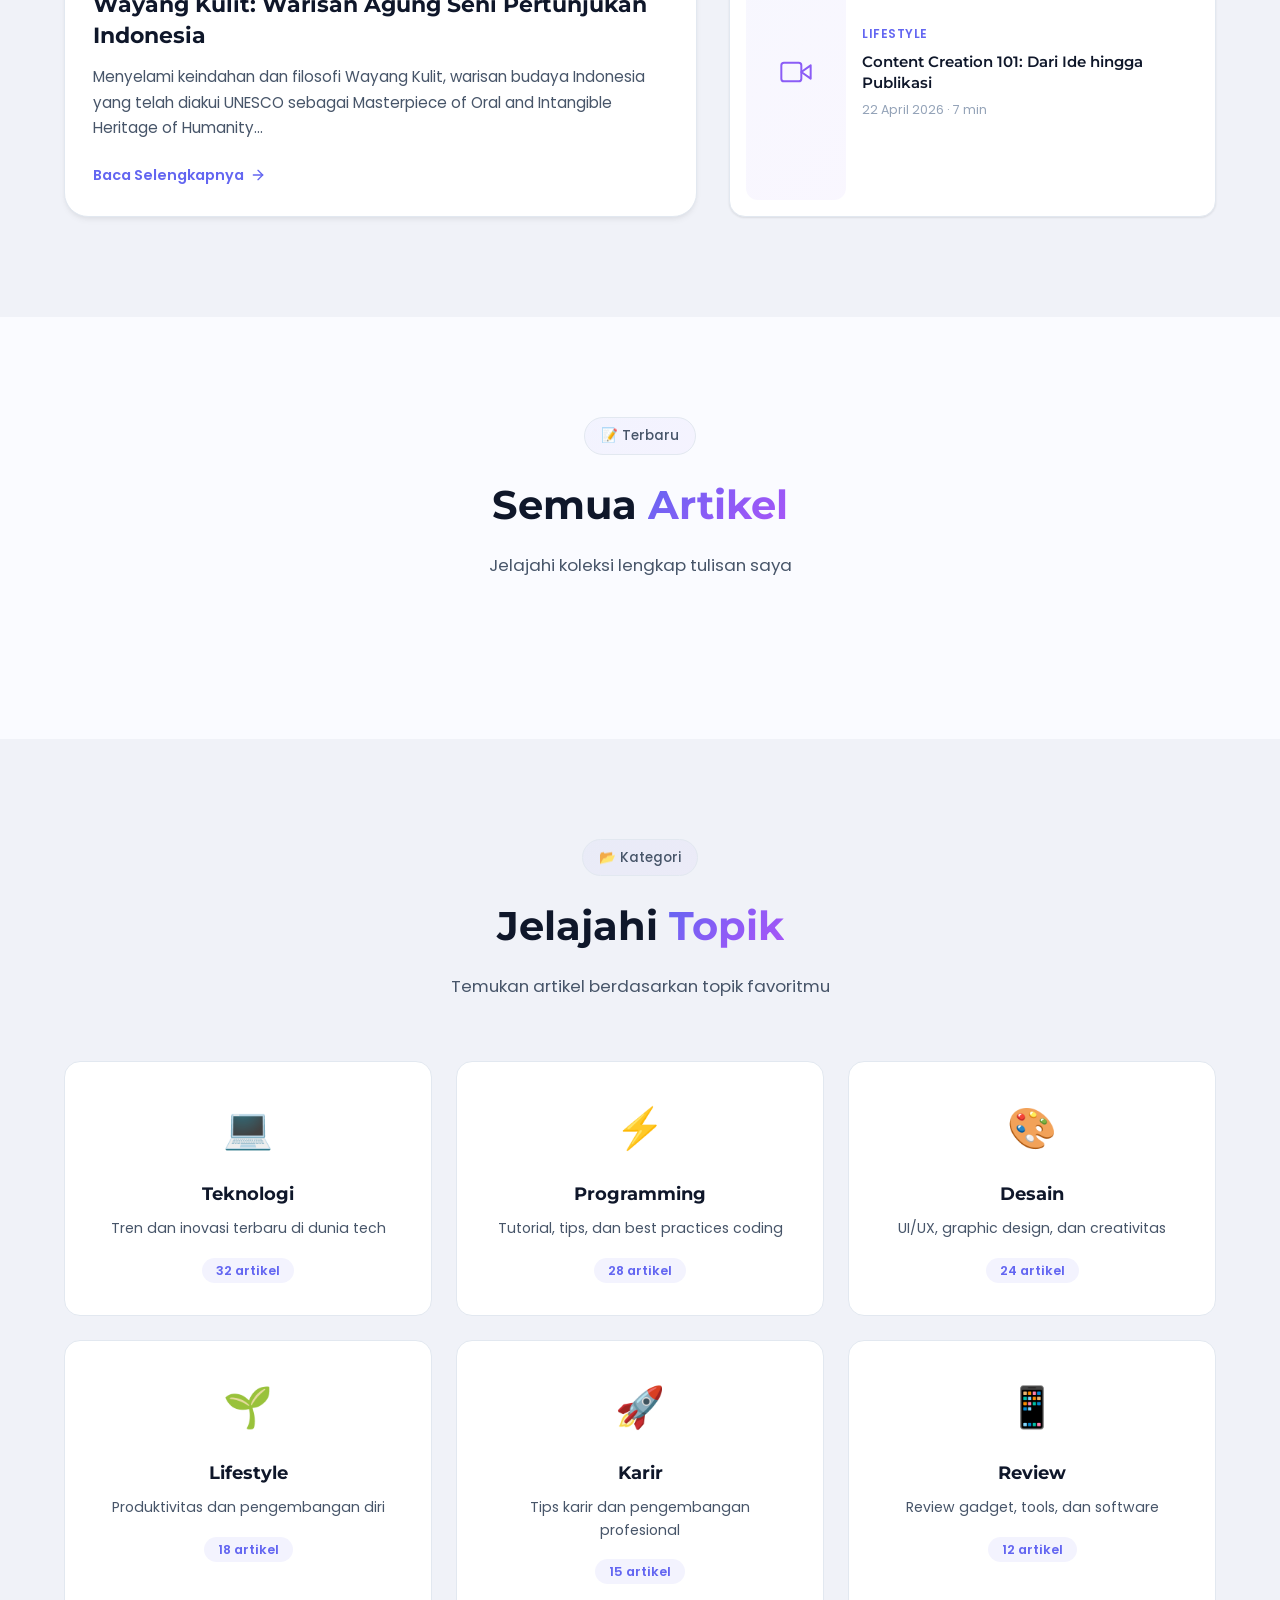
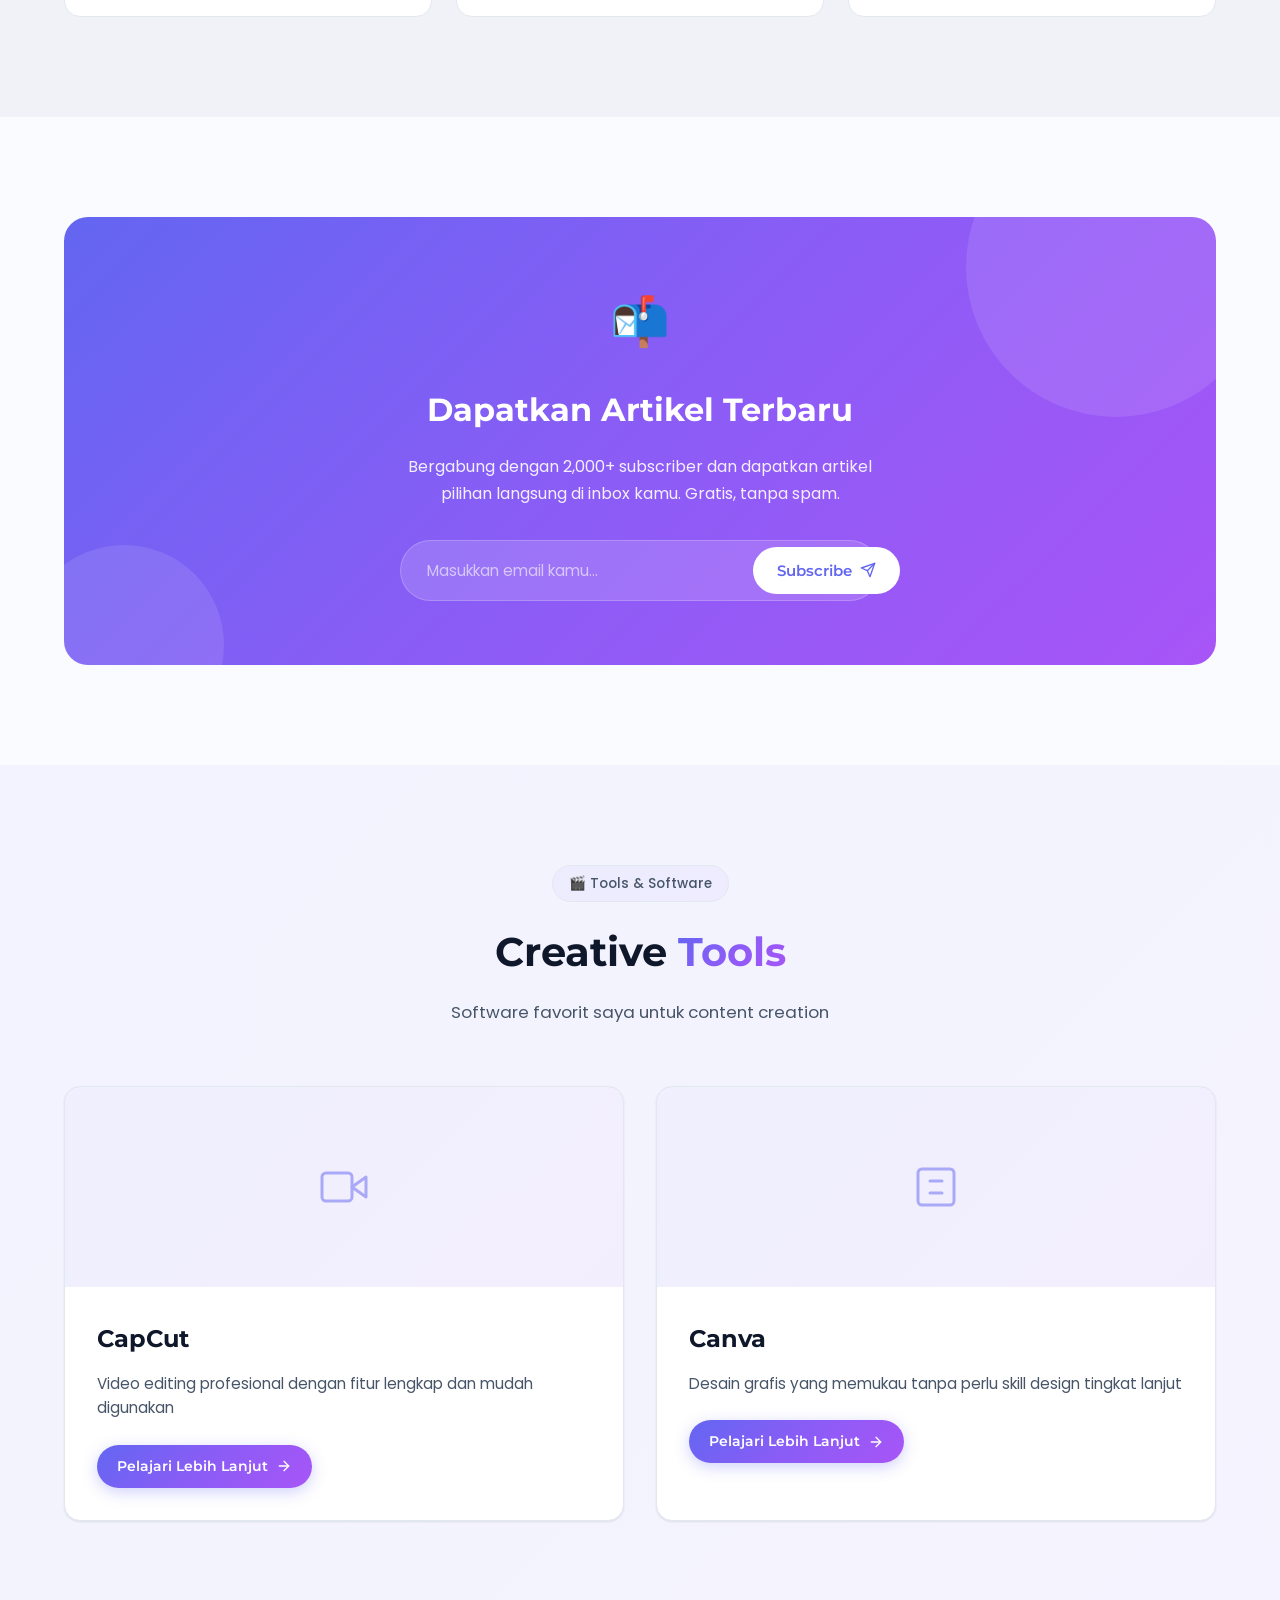
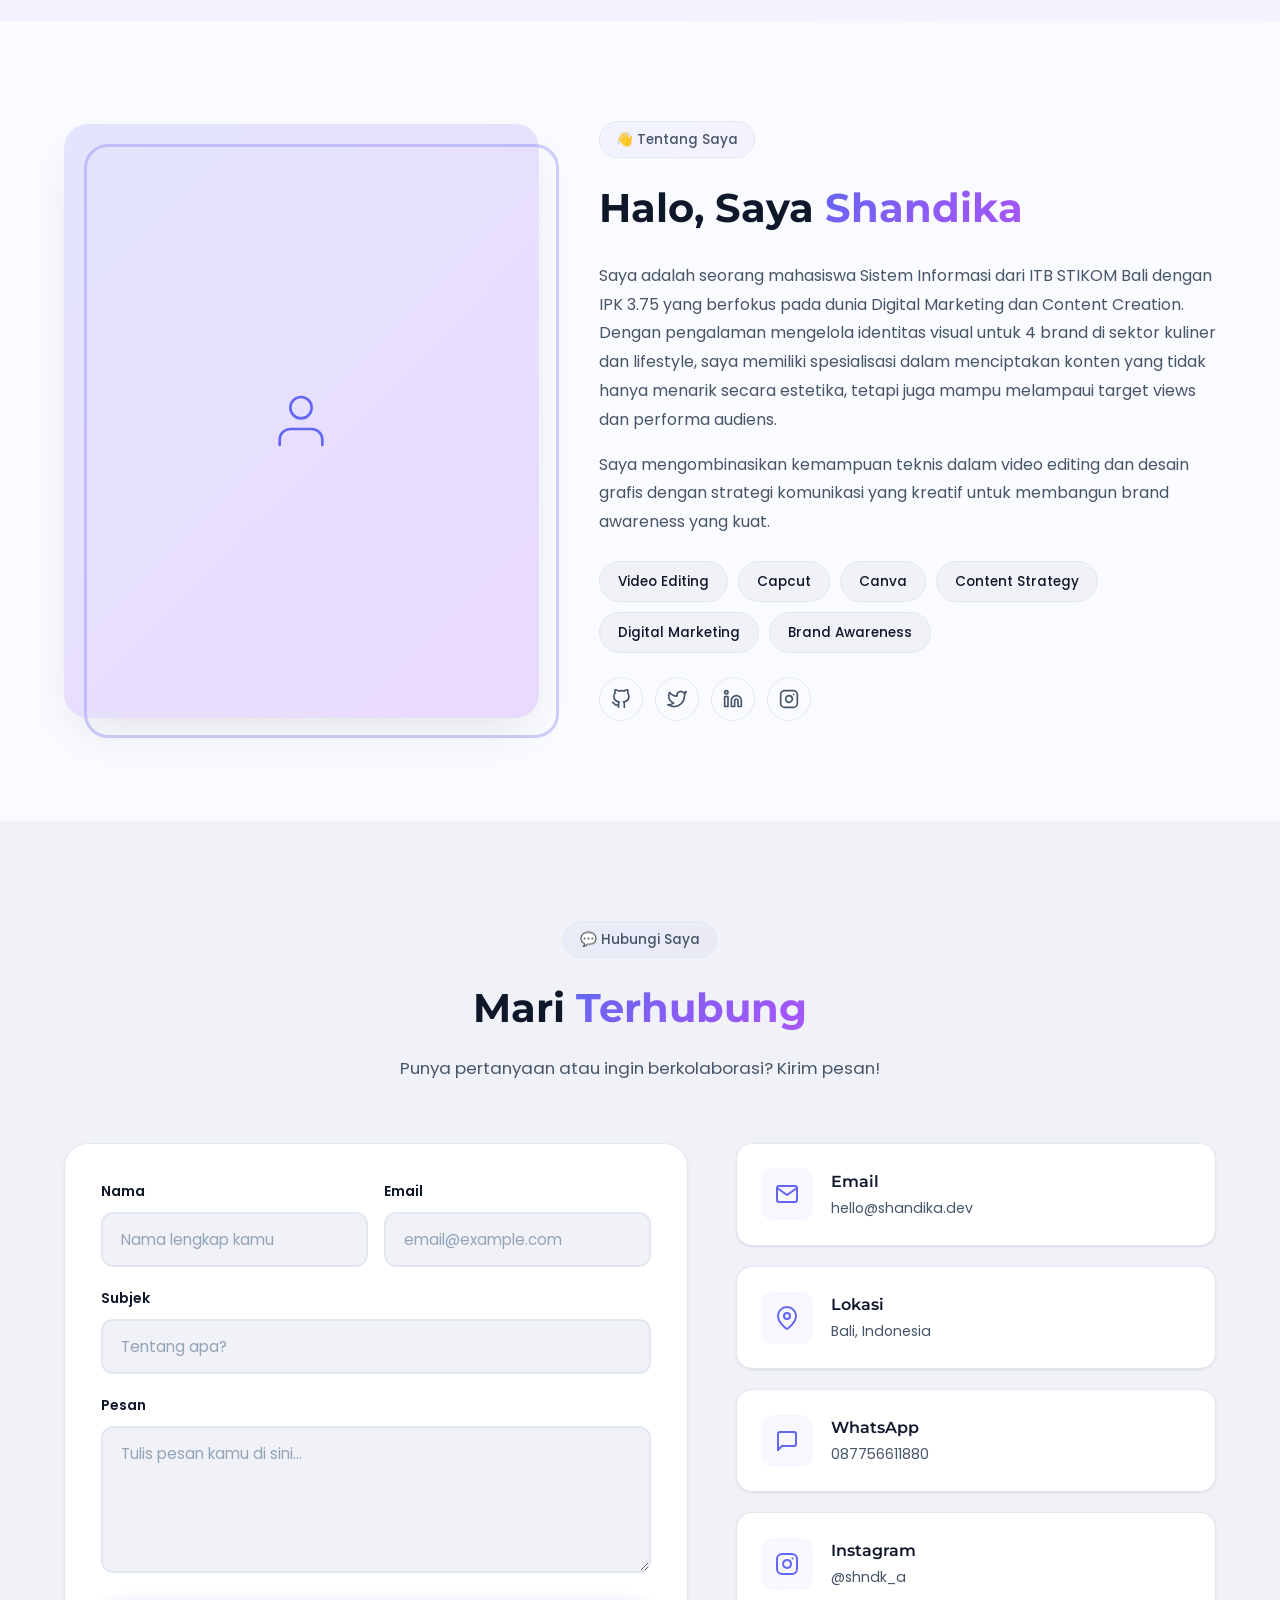
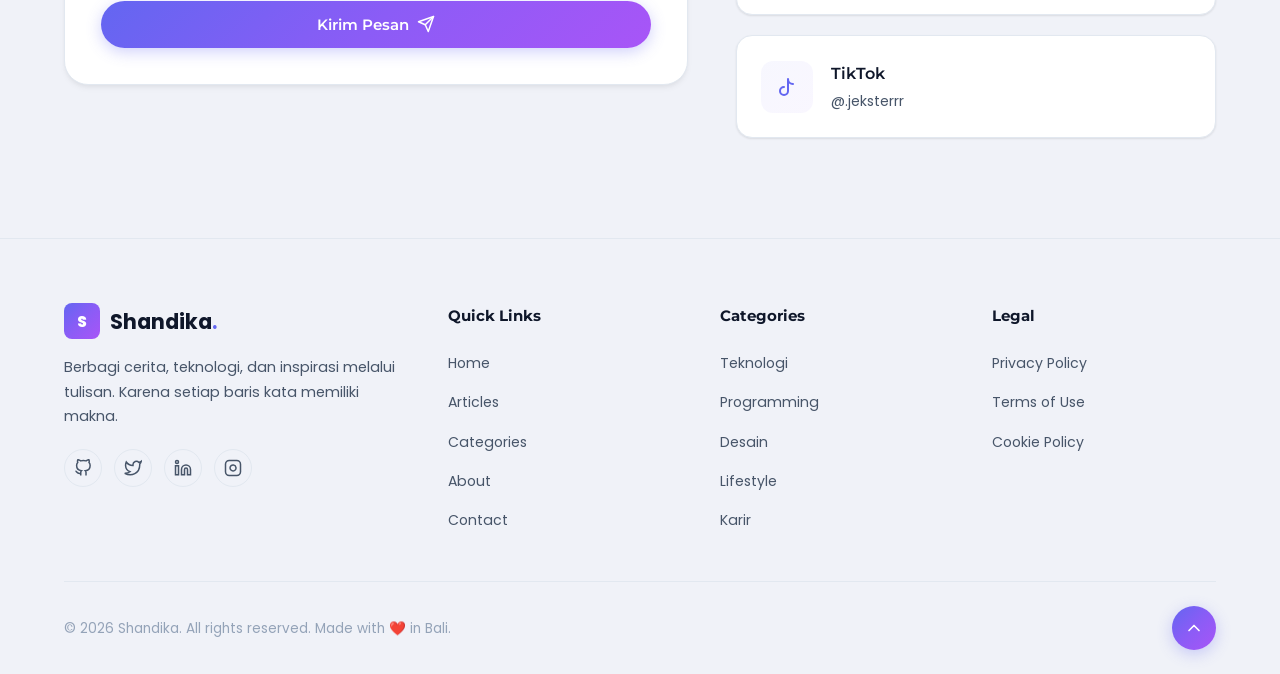
==== commit 100d32a6: "refactor: update featured articles and remove filter tabs in index.html for improved content relevan" ====
--- a/index.html
+++ b/index.html
@@ -166,37 +166,25 @@
                     <article class="featured-side-card" id="featuredSide1">
                         <div class="side-card-img">
                             <div class="side-img-placeholder">
-                                <svg xmlns="http://www.w3.org/2000/svg" width="32" height="32" viewBox="0 0 24 24" fill="none" stroke="currentColor" stroke-width="1.5" stroke-linecap="round" stroke-linejoin="round"><polyline points="16 18 22 12 16 6"/><polyline points="8 6 2 12 8 18"/></svg>
+                                <svg xmlns="http://www.w3.org/2000/svg" width="32" height="32" viewBox="0 0 24 24" fill="none" stroke="currentColor" stroke-width="1.5" stroke-linecap="round" stroke-linejoin="round"><line x1="12" y1="5" x2="12" y2="19"/><line x1="5" y1="12" x2="19" y2="12"/></svg>
                             </div>
                         </div>
                         <div class="side-card-info">
-                            <span class="side-category">Programming</span>
-                            <h4>10 Tips JavaScript Modern yang Wajib Dikuasai Developer</h4>
-                            <span class="side-meta">20 April 2026 · 5 min</span>
+                            <span class="side-category">Teknologi</span>
+                            <h4>Strategi Digital Marketing 2026: Panduan Komprehensif</h4>
+                            <span class="side-meta">23 April 2026 · 8 min</span>
                         </div>
                     </article>
                     <article class="featured-side-card" id="featuredSide2">
                         <div class="side-card-img">
                             <div class="side-img-placeholder">
-                                <svg xmlns="http://www.w3.org/2000/svg" width="32" height="32" viewBox="0 0 24 24" fill="none" stroke="currentColor" stroke-width="1.5" stroke-linecap="round" stroke-linejoin="round"><path d="M1 12s4-8 11-8 11 8 11 8-4 8-11 8-11-8-11-8z"/><circle cx="12" cy="12" r="3"/></svg>
+                                <svg xmlns="http://www.w3.org/2000/svg" width="32" height="32" viewBox="0 0 24 24" fill="none" stroke="currentColor" stroke-width="1.5" stroke-linecap="round" stroke-linejoin="round"><path d="M23 7l-7 5 7 5V7z"/><rect x="1" y="5" width="15" height="14" rx="2" ry="2"/></svg>
                             </div>
                         </div>
                         <div class="side-card-info">
-                            <span class="side-category">Desain</span>
-                            <h4>Prinsip UI/UX Design yang Membuat Produk Digital Lebih Manusiawi</h4>
-                            <span class="side-meta">18 April 2026 · 6 min</span>
-                        </div>
-                    </article>
-                    <article class="featured-side-card" id="featuredSide3">
-                        <div class="side-card-img">
-                            <div class="side-img-placeholder">
-                                <svg xmlns="http://www.w3.org/2000/svg" width="32" height="32" viewBox="0 0 24 24" fill="none" stroke="currentColor" stroke-width="1.5" stroke-linecap="round" stroke-linejoin="round"><rect x="2" y="3" width="20" height="14" rx="2" ry="2"/><line x1="8" y1="21" x2="16" y2="21"/><line x1="12" y1="17" x2="12" y2="21"/></svg>
-                            </div>
-                        </div>
-                        <div class="side-card-info">
-                            <span class="side-category">Karir</span>
-                            <h4>Remote Working: Panduan Lengkap Bekerja dari Mana Saja</h4>
-                            <span class="side-meta">15 April 2026 · 7 min</span>
+                            <span class="side-category">Lifestyle</span>
+                            <h4>Content Creation 101: Dari Ide hingga Publikasi</h4>
+                            <span class="side-meta">22 April 2026 · 7 min</span>
                         </div>
                     </article>
                 </div>
@@ -211,23 +199,6 @@
                 <span class="section-tag">📝 Terbaru</span>
                 <h2 class="section-title">Semua <span class="gradient-text">Artikel</span></h2>
                 <p class="section-desc">Jelajahi koleksi lengkap tulisan saya</p>
-            </div>
-            <div class="filter-tabs" id="filterTabs">
-                <button class="filter-tab active" data-filter="all">Semua</button>
-                <button class="filter-tab" data-filter="teknologi">Teknologi</button>
-                <button class="filter-tab" data-filter="programming">Programming</button>
-                <button class="filter-tab" data-filter="desain">Desain</button>
-                <button class="filter-tab" data-filter="lifestyle">Lifestyle</button>
-                <button class="filter-tab" data-filter="karir">Karir</button>
-            </div>
-            <div class="articles-grid" id="articlesGrid">
-                <!-- Cards will be injected by JS -->
-            </div>
-            <div class="load-more-wrapper">
-                <button class="btn btn-primary load-more-btn" id="loadMoreBtn">
-                    Muat Lebih Banyak
-                    <svg xmlns="http://www.w3.org/2000/svg" width="18" height="18" viewBox="0 0 24 24" fill="none" stroke="currentColor" stroke-width="2" stroke-linecap="round" stroke-linejoin="round"><polyline points="6 9 12 15 18 9"/></svg>
-                </button>
             </div>
         </div>
     </section>
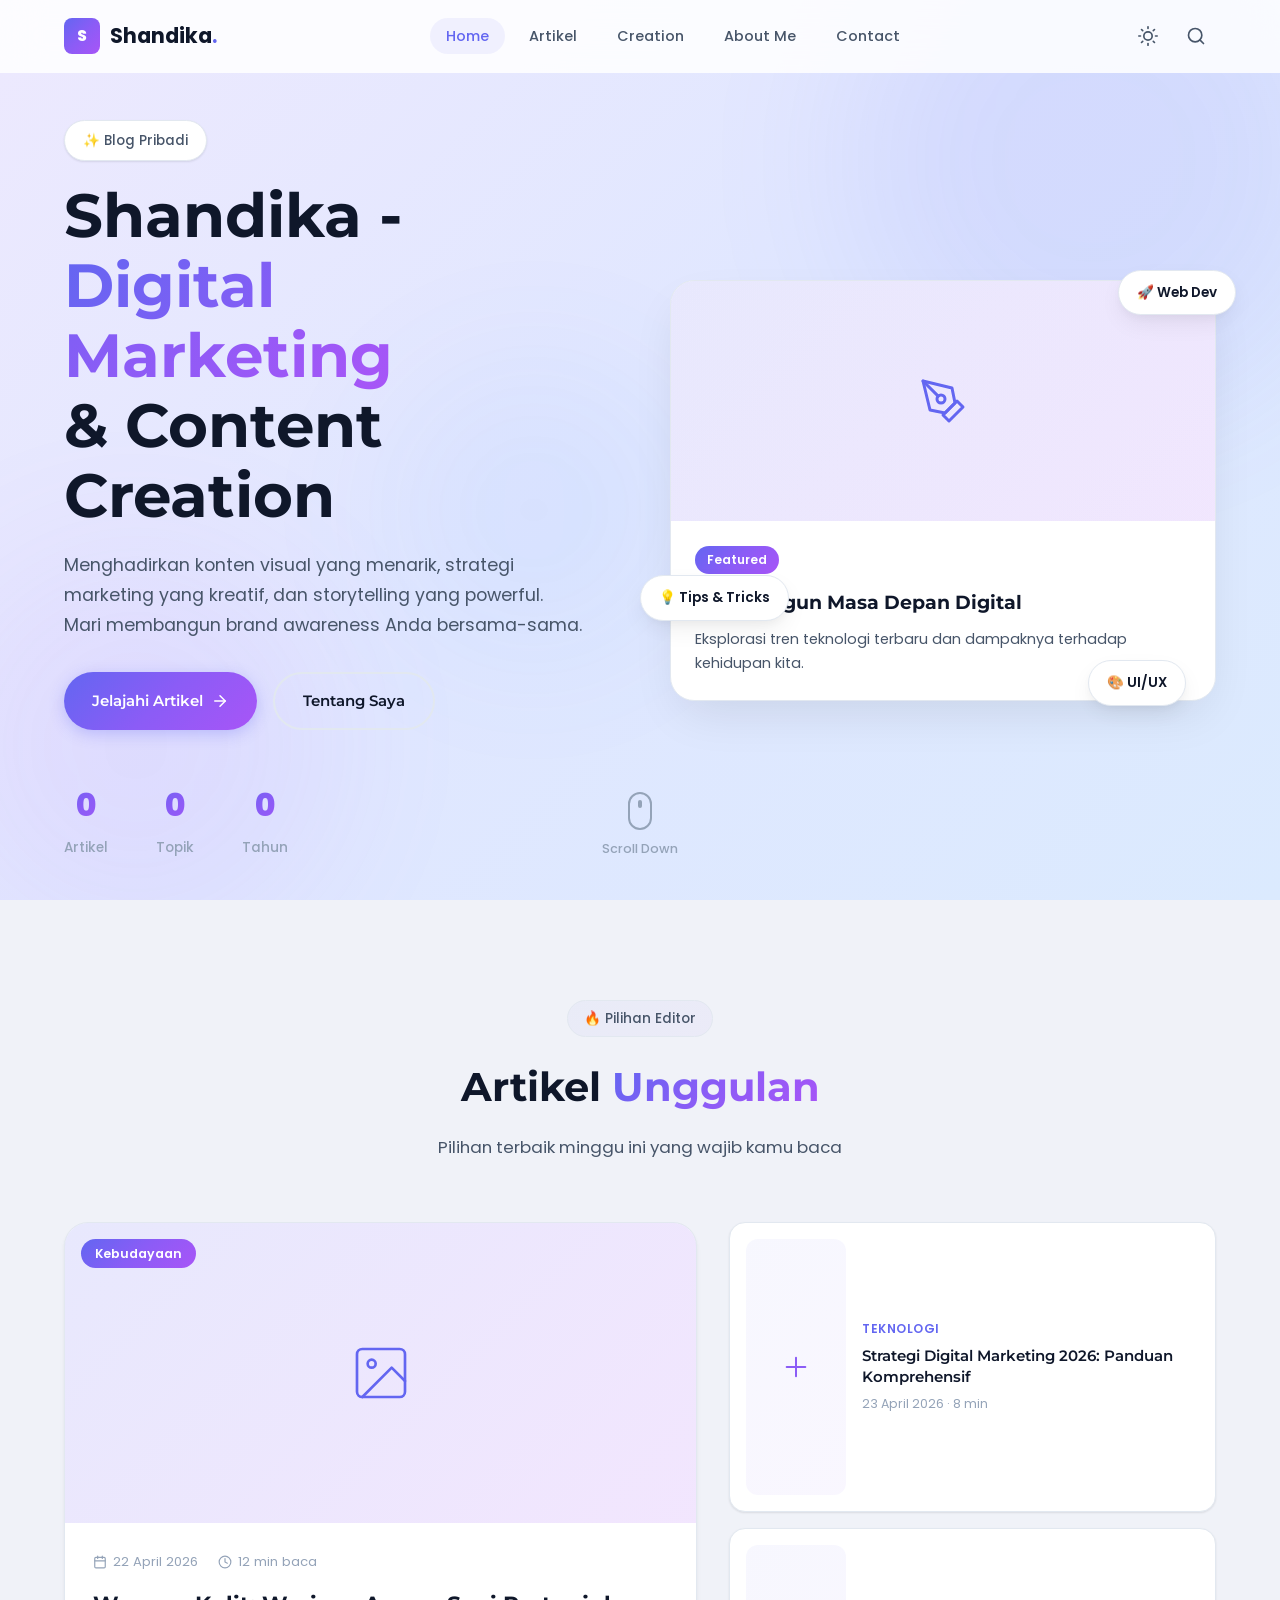
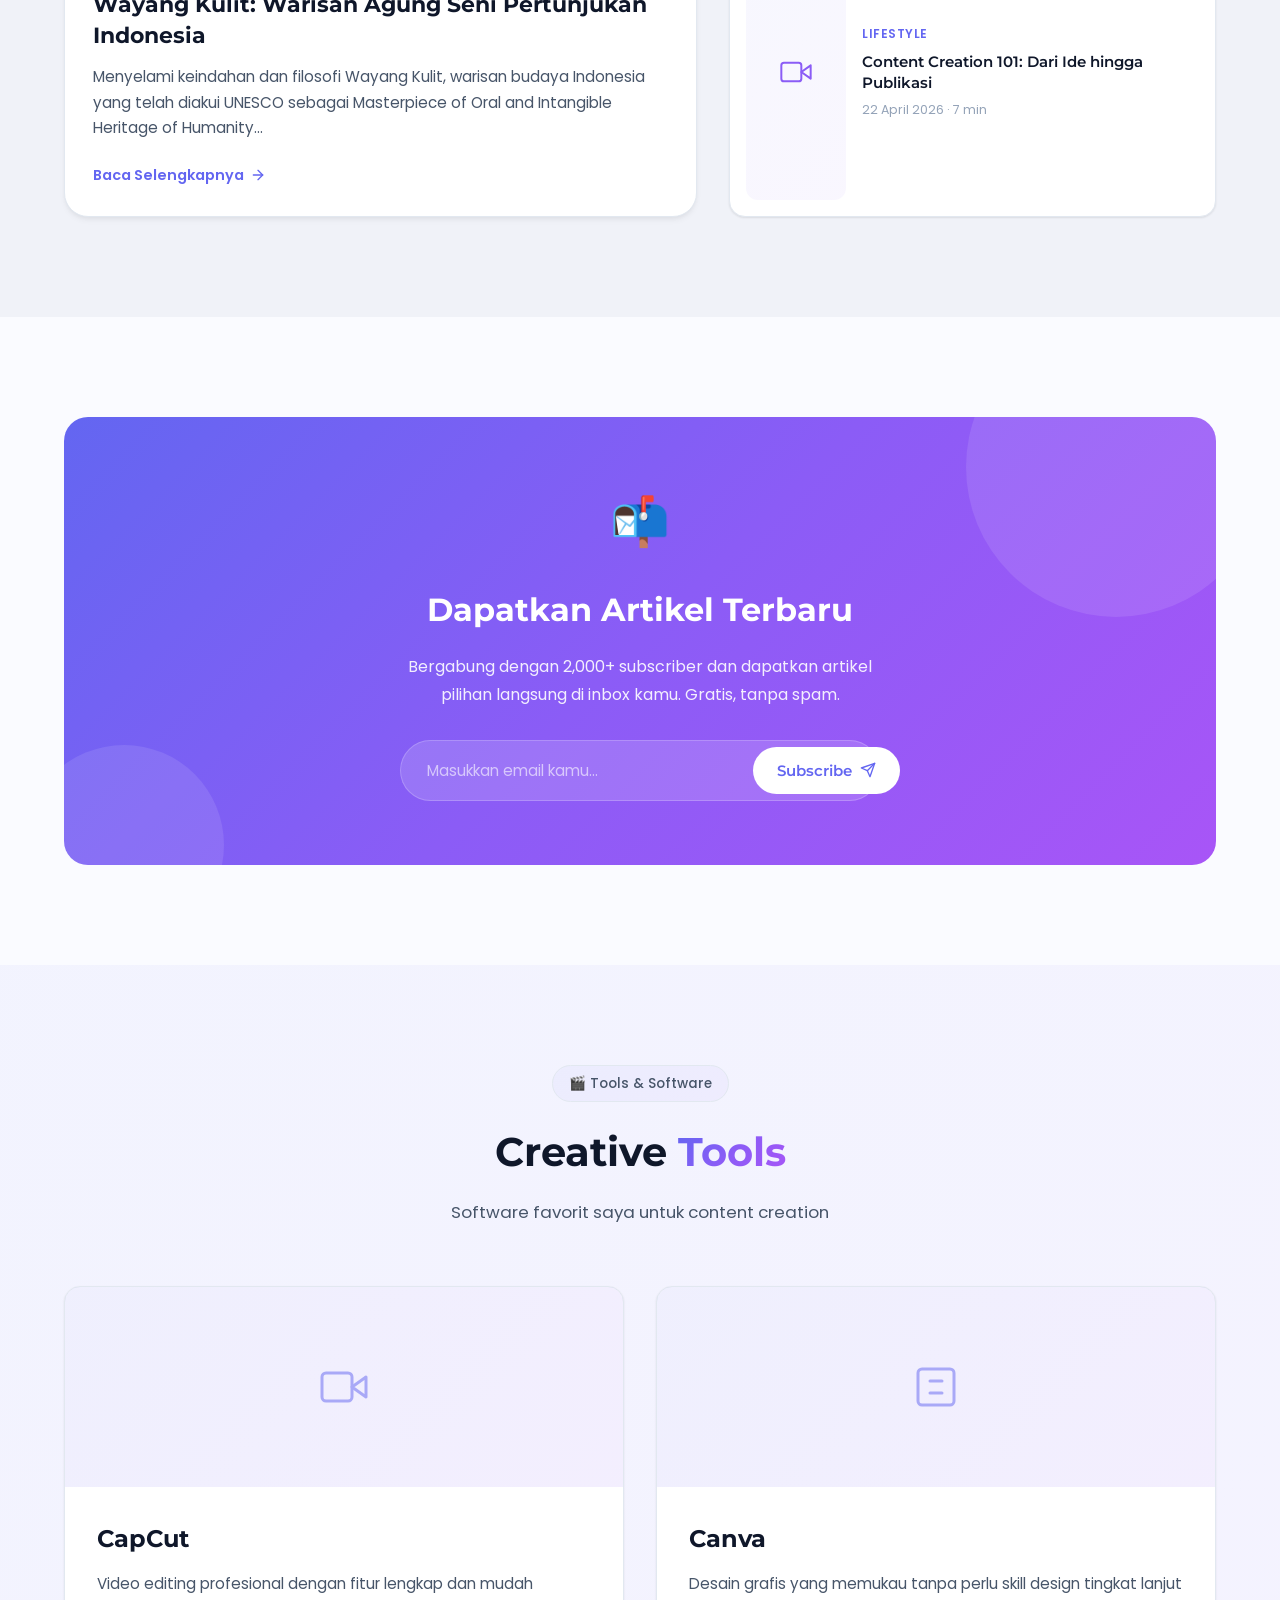
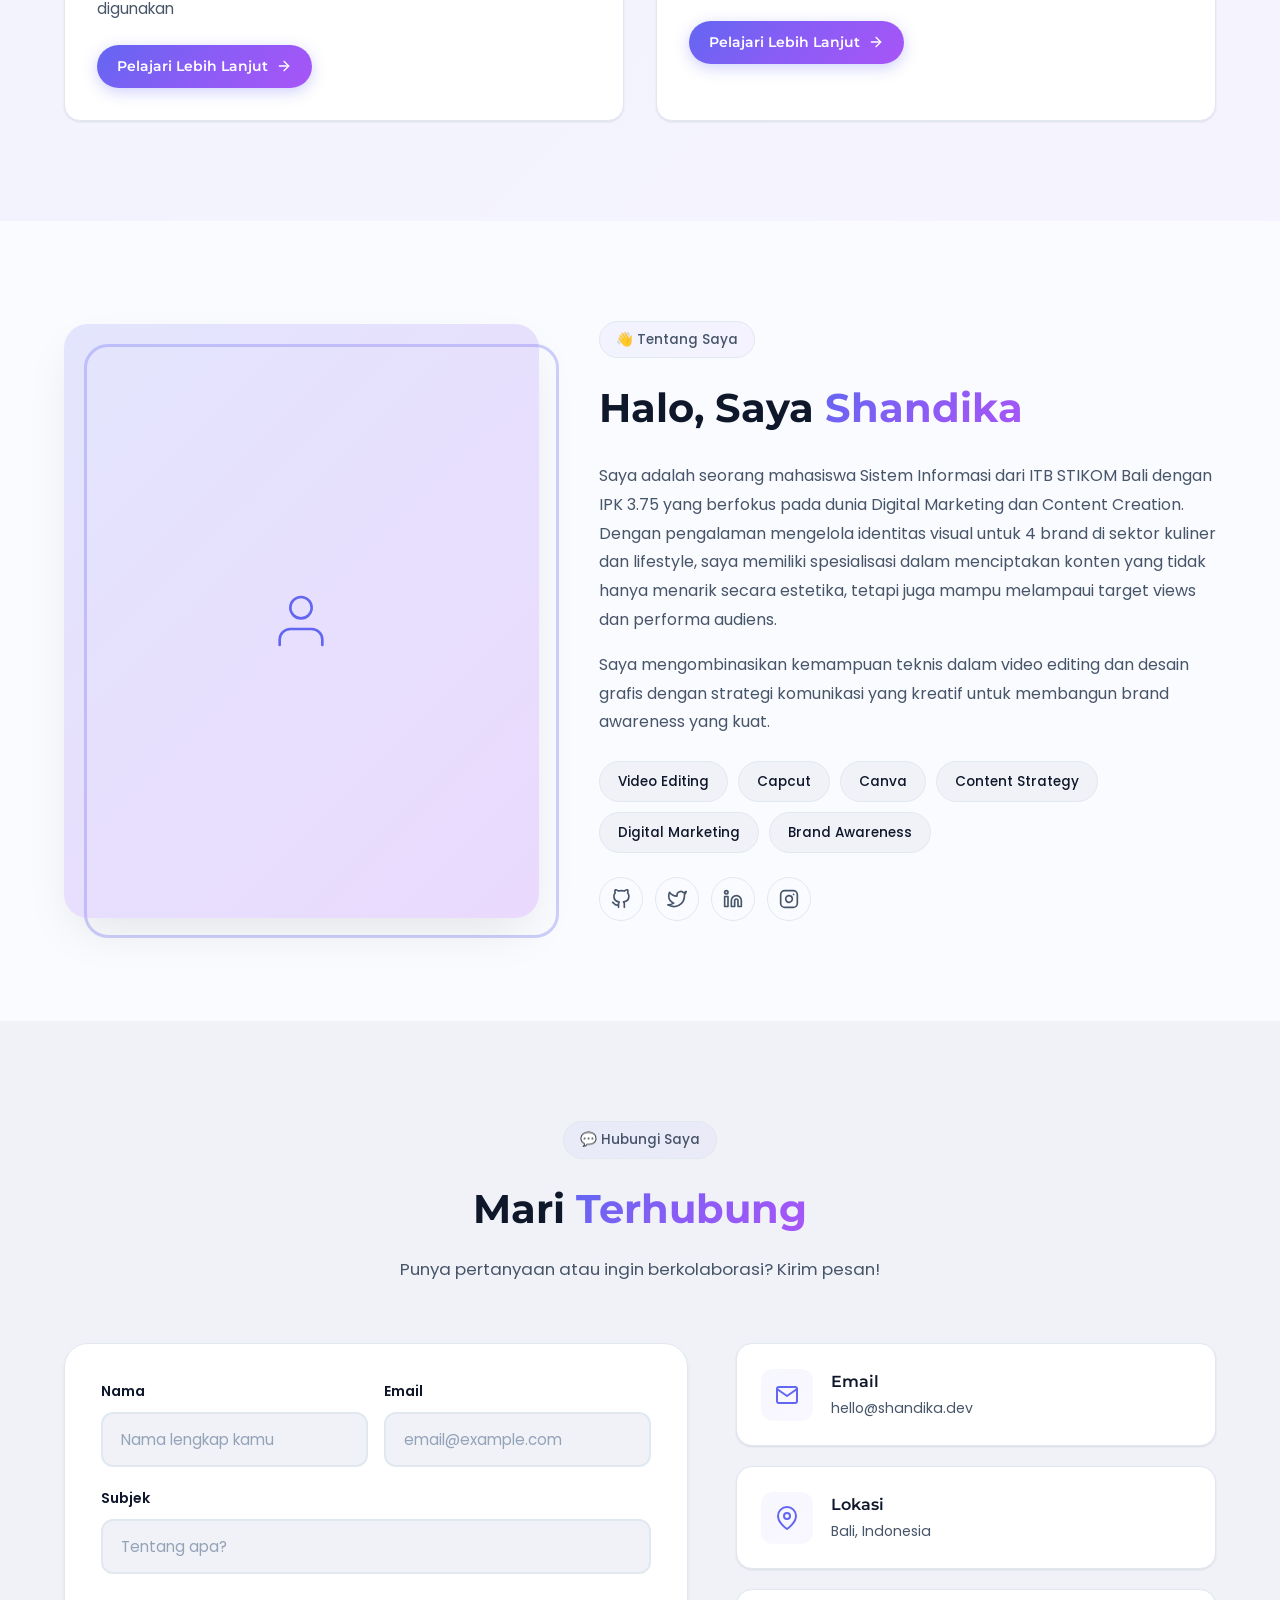
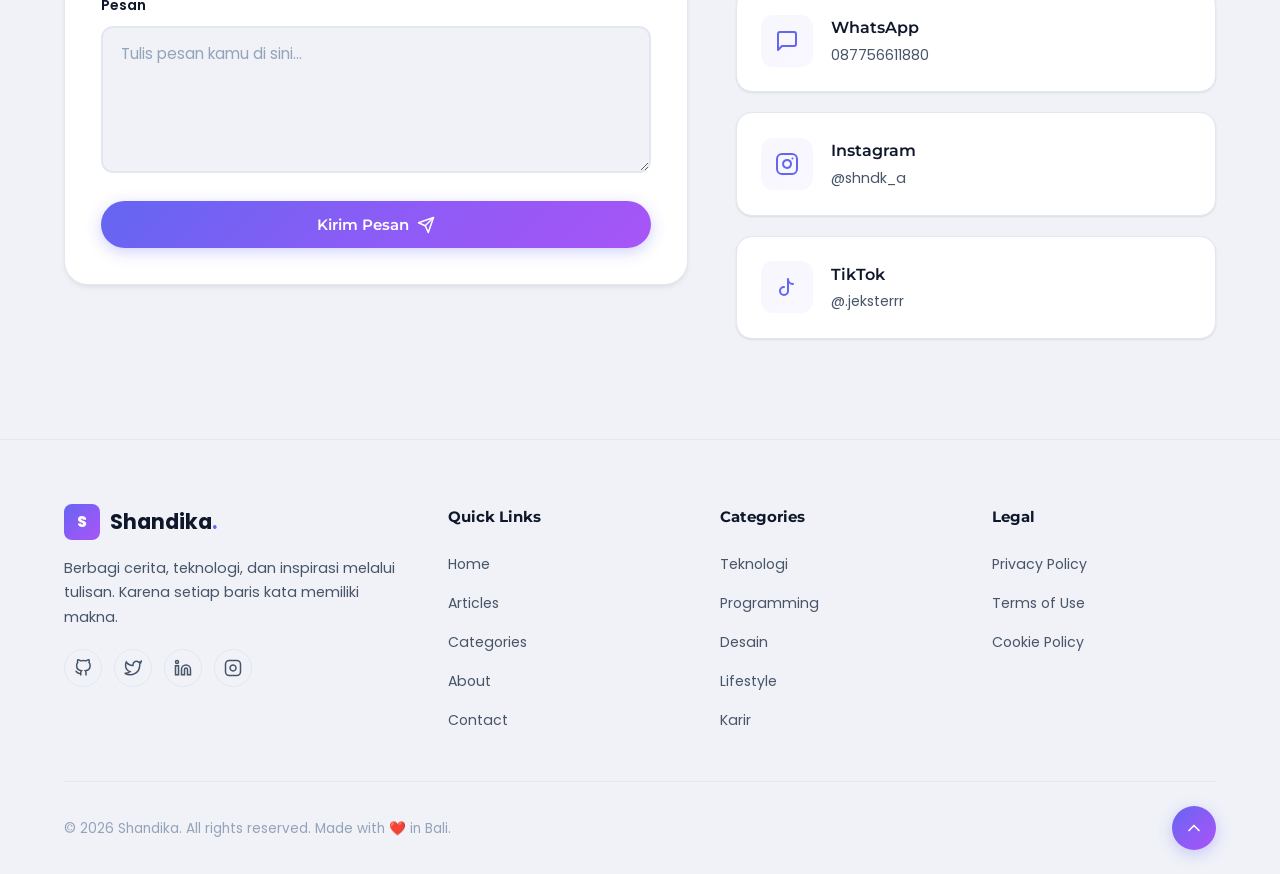
==== commit 5f34e12c: "refactor: remove articles and categories sections from index.html for streamlined content" ====
--- a/index.html
+++ b/index.html
@@ -192,66 +192,6 @@
         </div>
     </section>
 
-    <!-- Articles Grid -->
-    <section class="section articles-section" id="articles">
-        <div class="container">
-            <div class="section-header">
-                <span class="section-tag">📝 Terbaru</span>
-                <h2 class="section-title">Semua <span class="gradient-text">Artikel</span></h2>
-                <p class="section-desc">Jelajahi koleksi lengkap tulisan saya</p>
-            </div>
-        </div>
-    </section>
-
-    <!-- Categories -->
-    <section class="section categories-section" id="categories">
-        <div class="container">
-            <div class="section-header">
-                <span class="section-tag">📂 Kategori</span>
-                <h2 class="section-title">Jelajahi <span class="gradient-text">Topik</span></h2>
-                <p class="section-desc">Temukan artikel berdasarkan topik favoritmu</p>
-            </div>
-            <div class="categories-grid" id="categoriesGrid">
-                <a href="#" class="category-card" id="catTech">
-                    <div class="category-icon">💻</div>
-                    <h3>Teknologi</h3>
-                    <p>Tren dan inovasi terbaru di dunia tech</p>
-                    <span class="category-count">32 artikel</span>
-                </a>
-                <a href="#" class="category-card" id="catCode">
-                    <div class="category-icon">⚡</div>
-                    <h3>Programming</h3>
-                    <p>Tutorial, tips, dan best practices coding</p>
-                    <span class="category-count">28 artikel</span>
-                </a>
-                <a href="#" class="category-card" id="catDesign">
-                    <div class="category-icon">🎨</div>
-                    <h3>Desain</h3>
-                    <p>UI/UX, graphic design, dan creativitas</p>
-                    <span class="category-count">24 artikel</span>
-                </a>
-                <a href="#" class="category-card" id="catLife">
-                    <div class="category-icon">🌱</div>
-                    <h3>Lifestyle</h3>
-                    <p>Produktivitas dan pengembangan diri</p>
-                    <span class="category-count">18 artikel</span>
-                </a>
-                <a href="#" class="category-card" id="catCareer">
-                    <div class="category-icon">🚀</div>
-                    <h3>Karir</h3>
-                    <p>Tips karir dan pengembangan profesional</p>
-                    <span class="category-count">15 artikel</span>
-                </a>
-                <a href="#" class="category-card" id="catReview">
-                    <div class="category-icon">📱</div>
-                    <h3>Review</h3>
-                    <p>Review gadget, tools, dan software</p>
-                    <span class="category-count">12 artikel</span>
-                </a>
-            </div>
-        </div>
-    </section>
-
     <!-- Newsletter -->
     <section class="section newsletter-section">
         <div class="container">
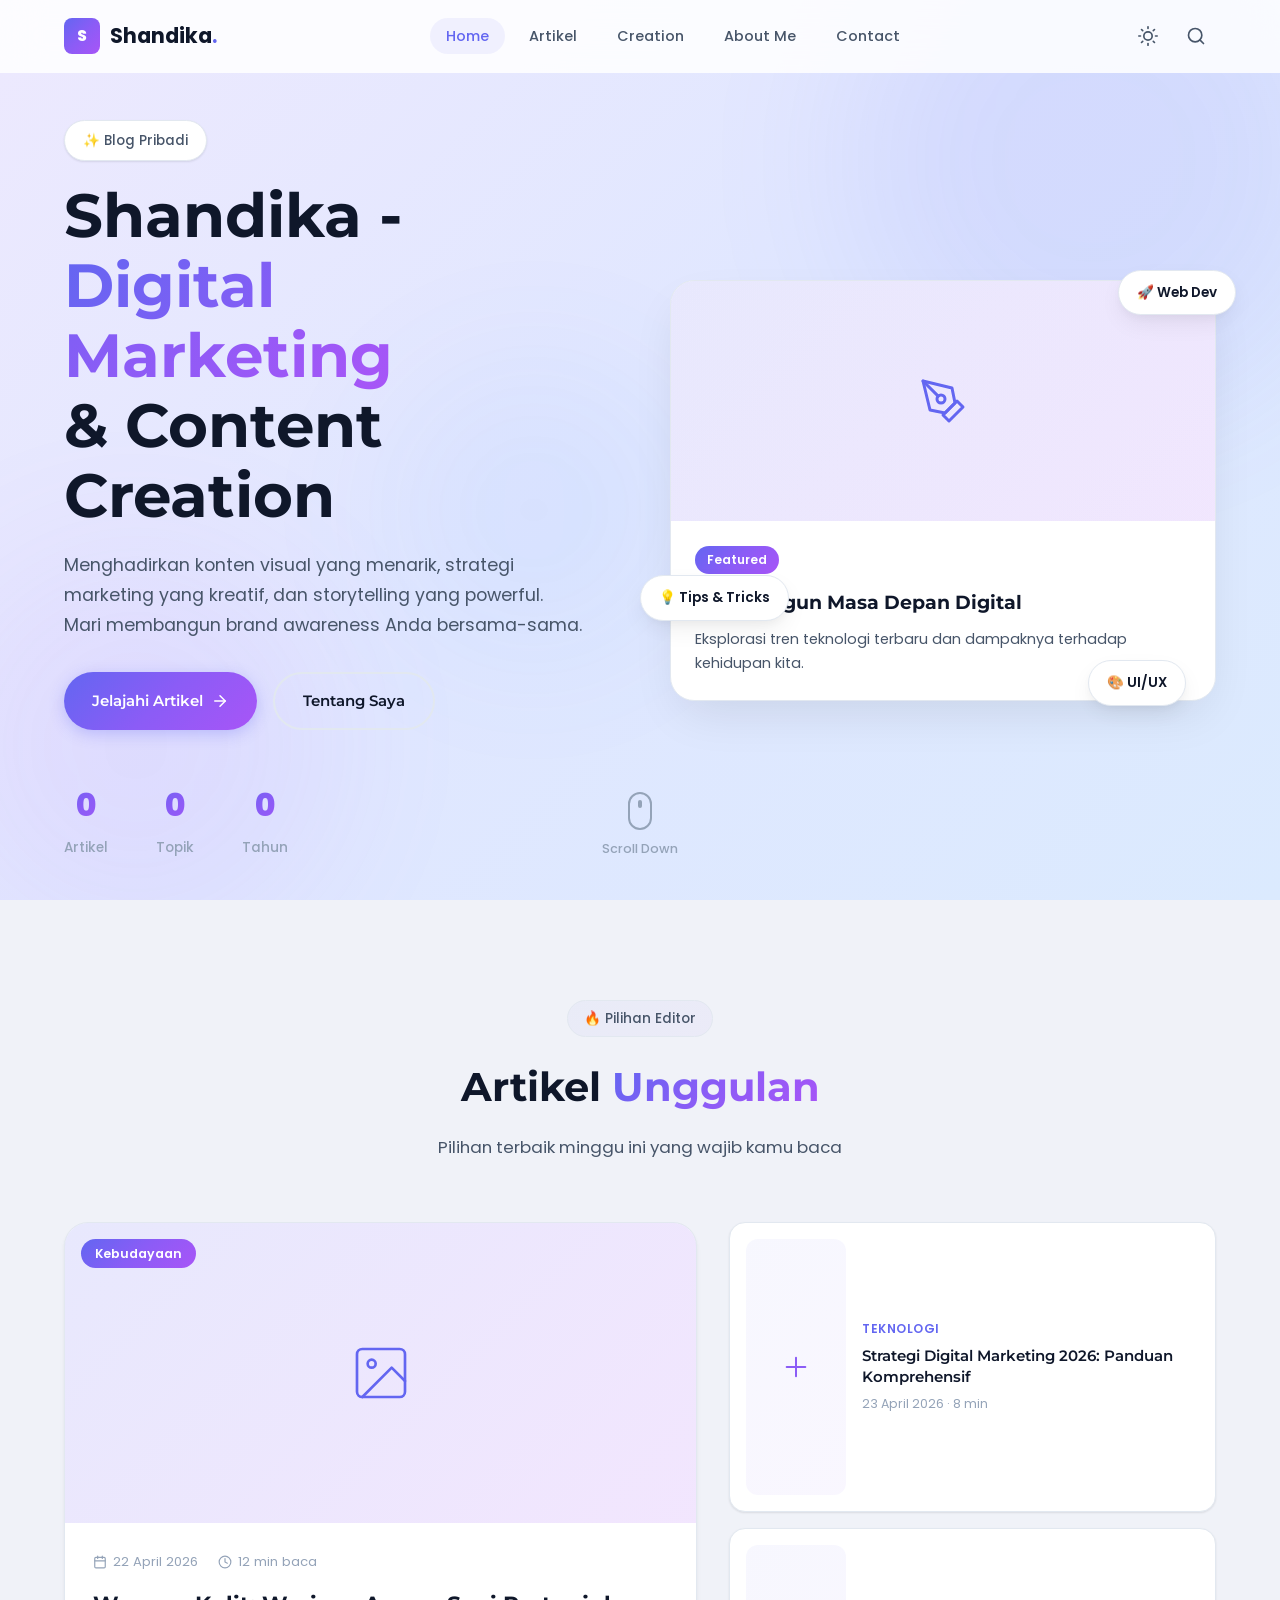
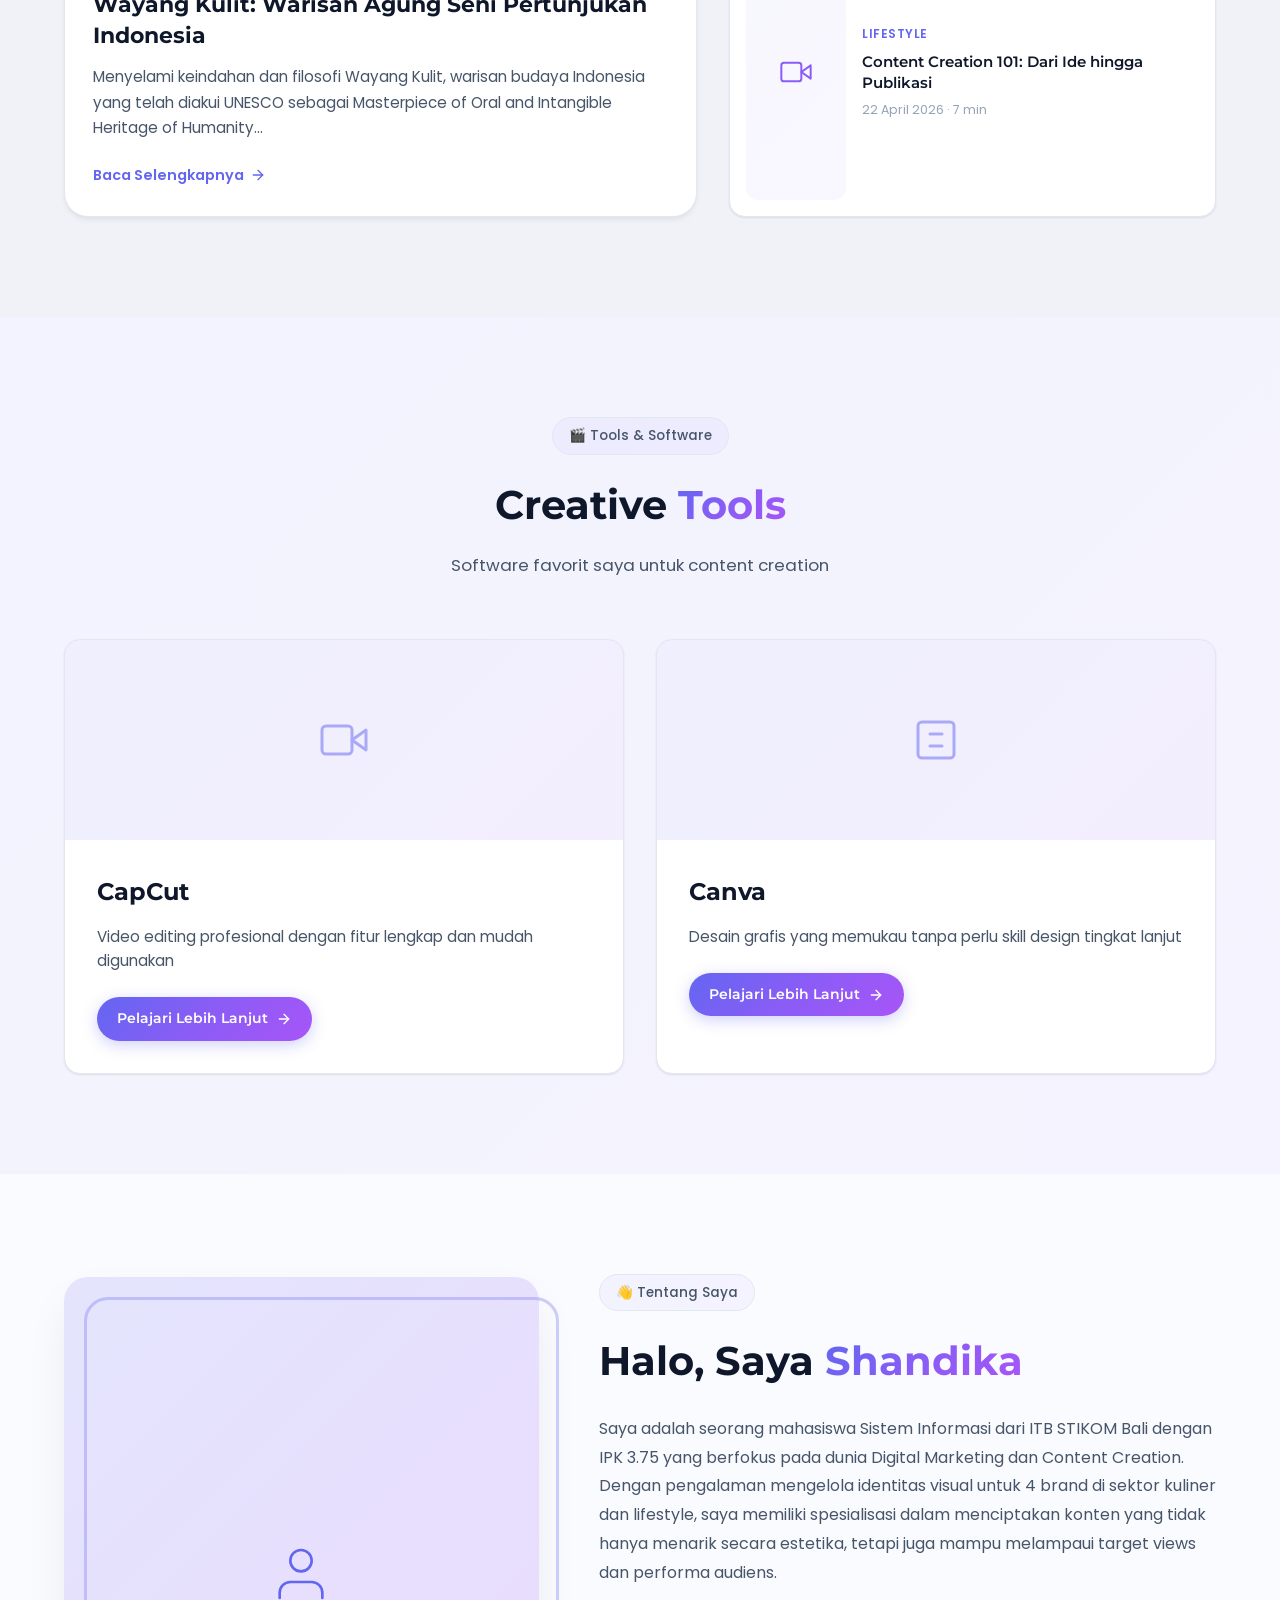
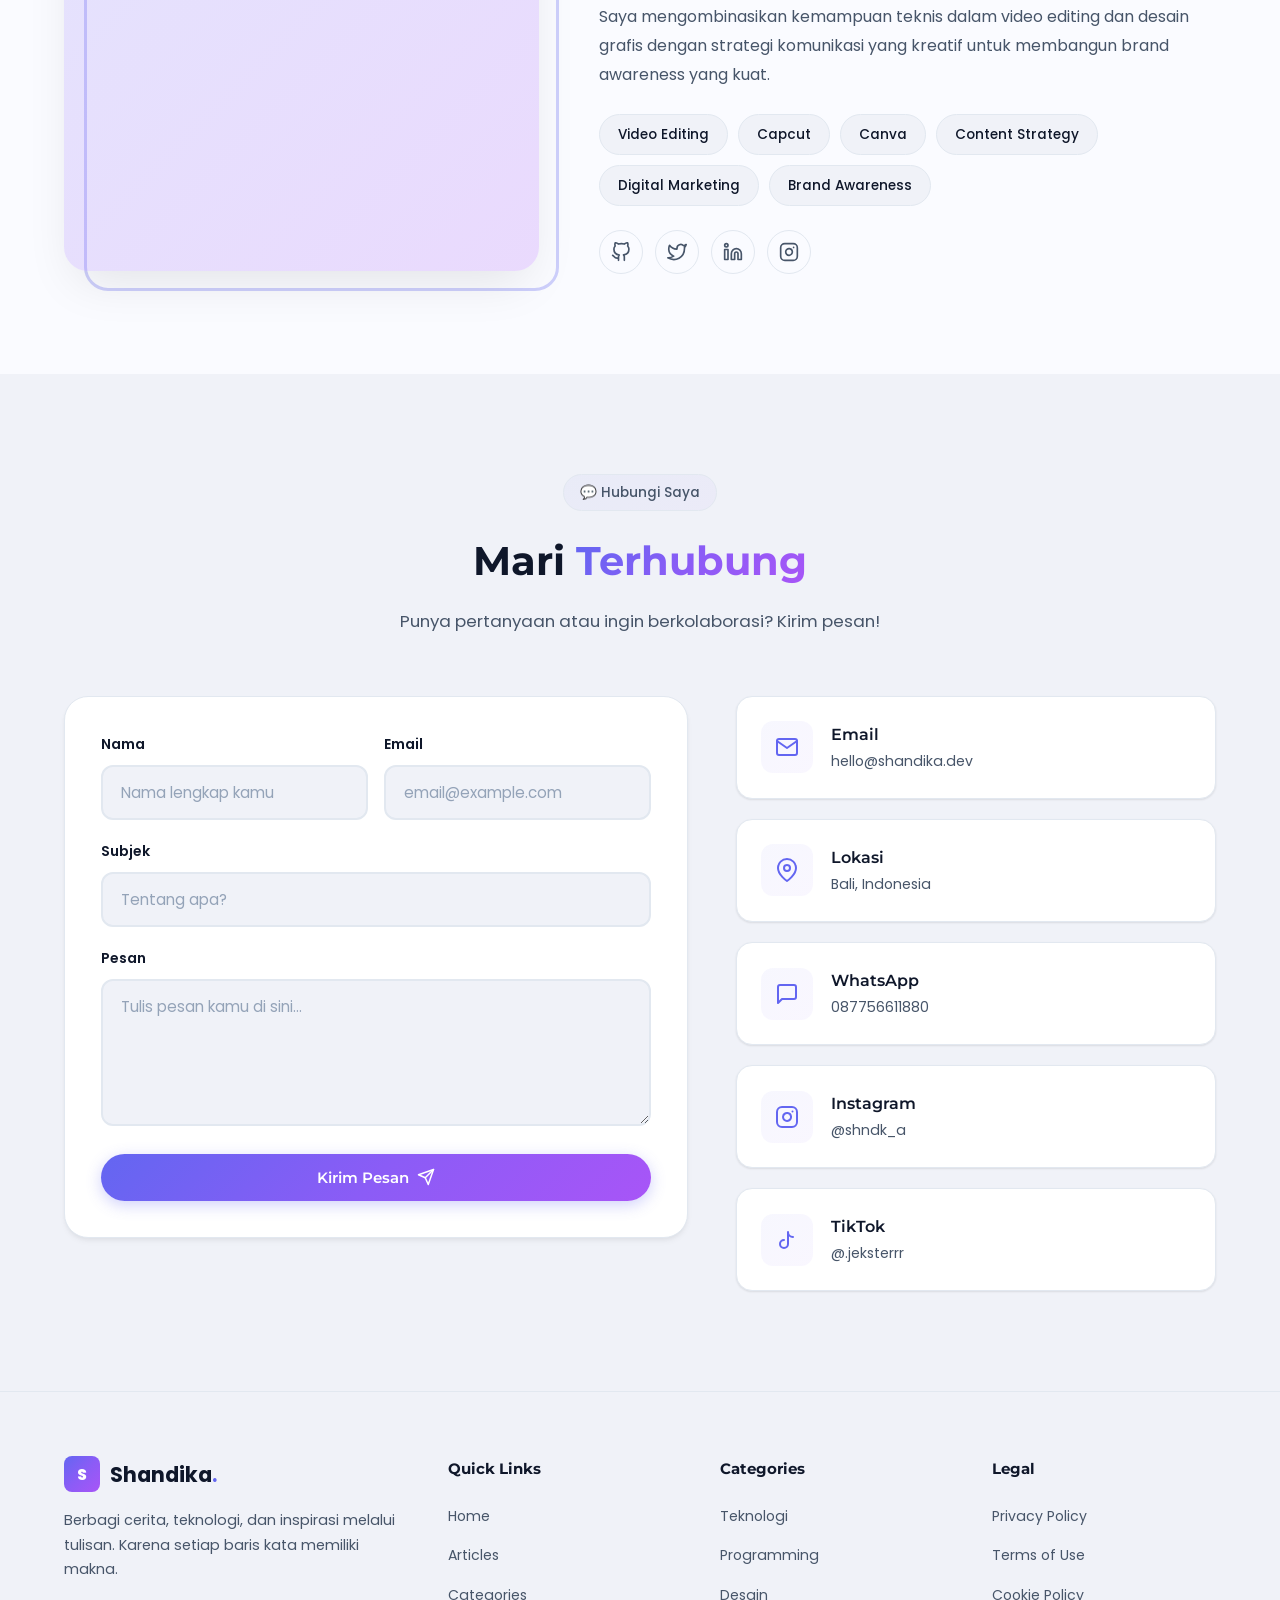
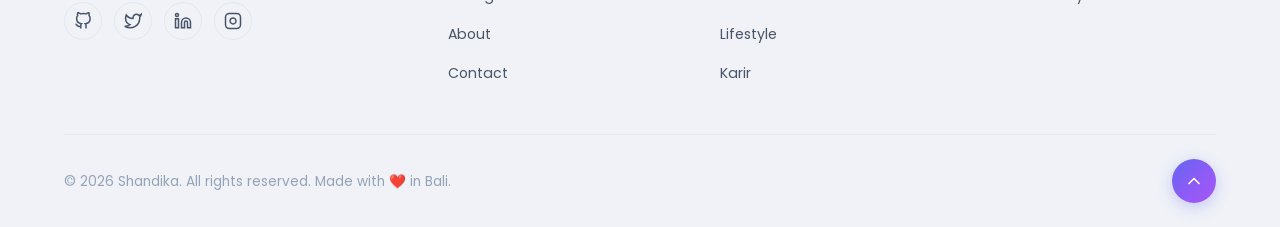
==== commit 53c0fe81: "refactor: remove newsletter section from index.html for streamlined content" ====
--- a/index.html
+++ b/index.html
@@ -192,31 +192,6 @@
         </div>
     </section>
 
-    <!-- Newsletter -->
-    <section class="section newsletter-section">
-        <div class="container">
-            <div class="newsletter-card" id="newsletterCard">
-                <div class="newsletter-bg-shapes">
-                    <div class="nl-shape nl-shape-1"></div>
-                    <div class="nl-shape nl-shape-2"></div>
-                </div>
-                <div class="newsletter-content">
-                    <span class="newsletter-icon">📬</span>
-                    <h2>Dapatkan Artikel Terbaru</h2>
-                    <p>Bergabung dengan 2,000+ subscriber dan dapatkan artikel pilihan langsung di inbox kamu. Gratis, tanpa spam.</p>
-                    <form class="newsletter-form" id="newsletterForm">
-                        <div class="newsletter-input-group">
-                            <input type="email" placeholder="Masukkan email kamu..." required id="newsletterEmail">
-                            <button type="submit" class="btn btn-primary" id="newsletterSubmit">
-                                Subscribe
-                                <svg xmlns="http://www.w3.org/2000/svg" width="16" height="16" viewBox="0 0 24 24" fill="none" stroke="currentColor" stroke-width="2" stroke-linecap="round" stroke-linejoin="round"><line x1="22" y1="2" x2="11" y2="13"/><polygon points="22 2 15 22 11 13 2 9 22 2"/></svg>
-                            </button>
-                        </div>
-                    </form>
-                </div>
-            </div>
-        </div>
-    </section>
 
     <!-- Creation Section -->
     <section class="section creation-section" id="creation">
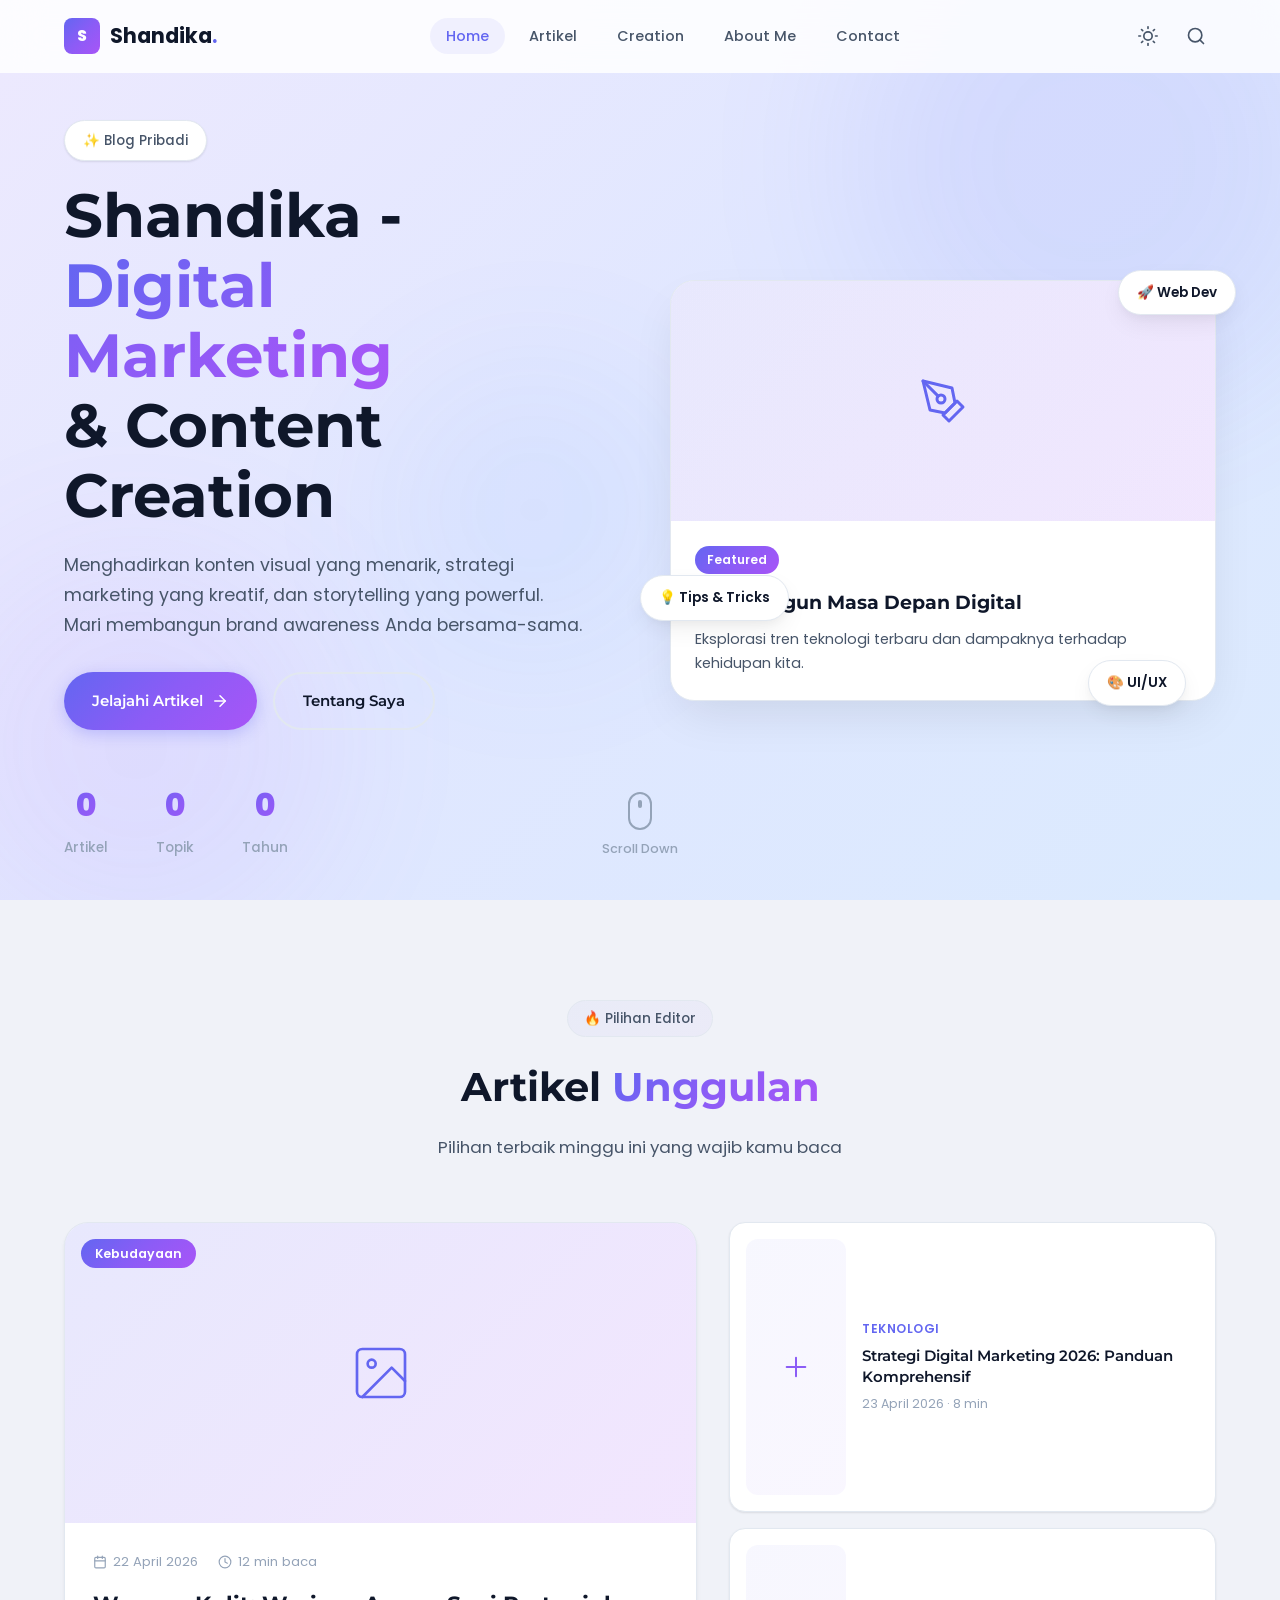
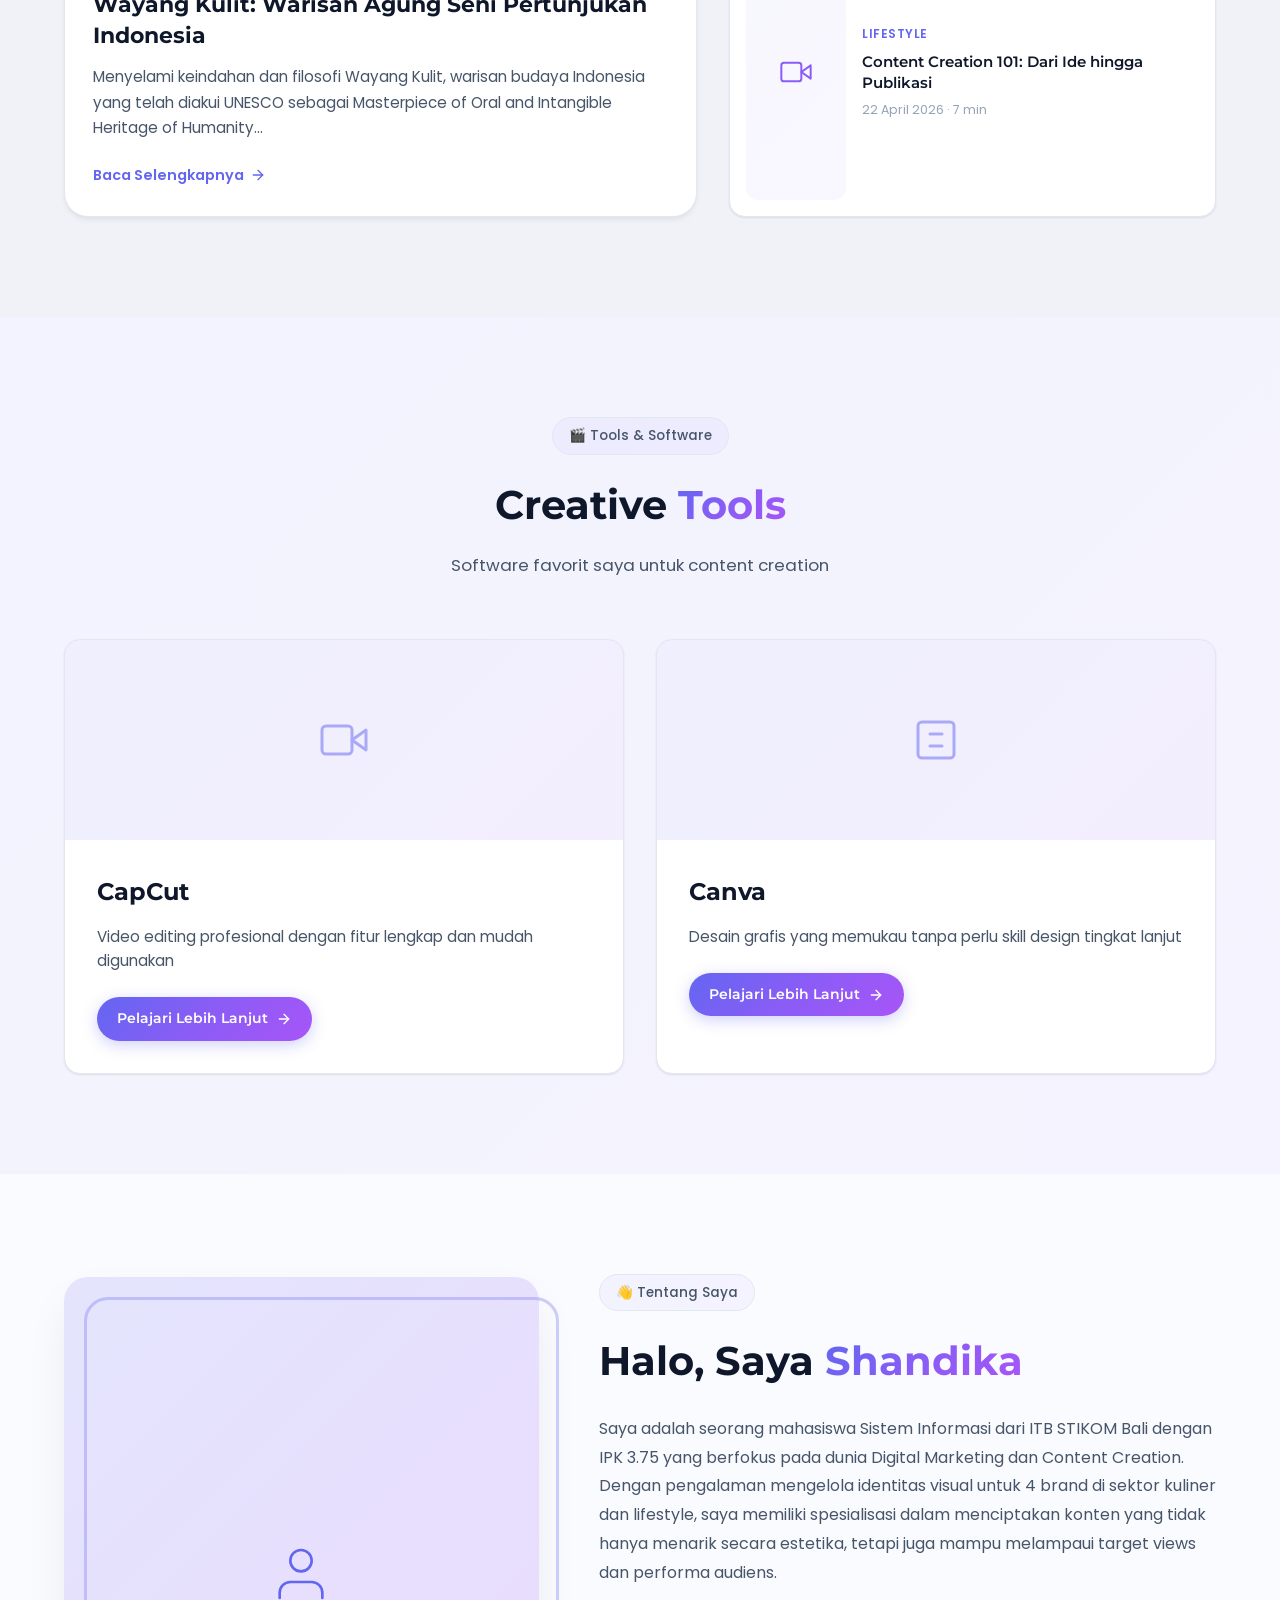
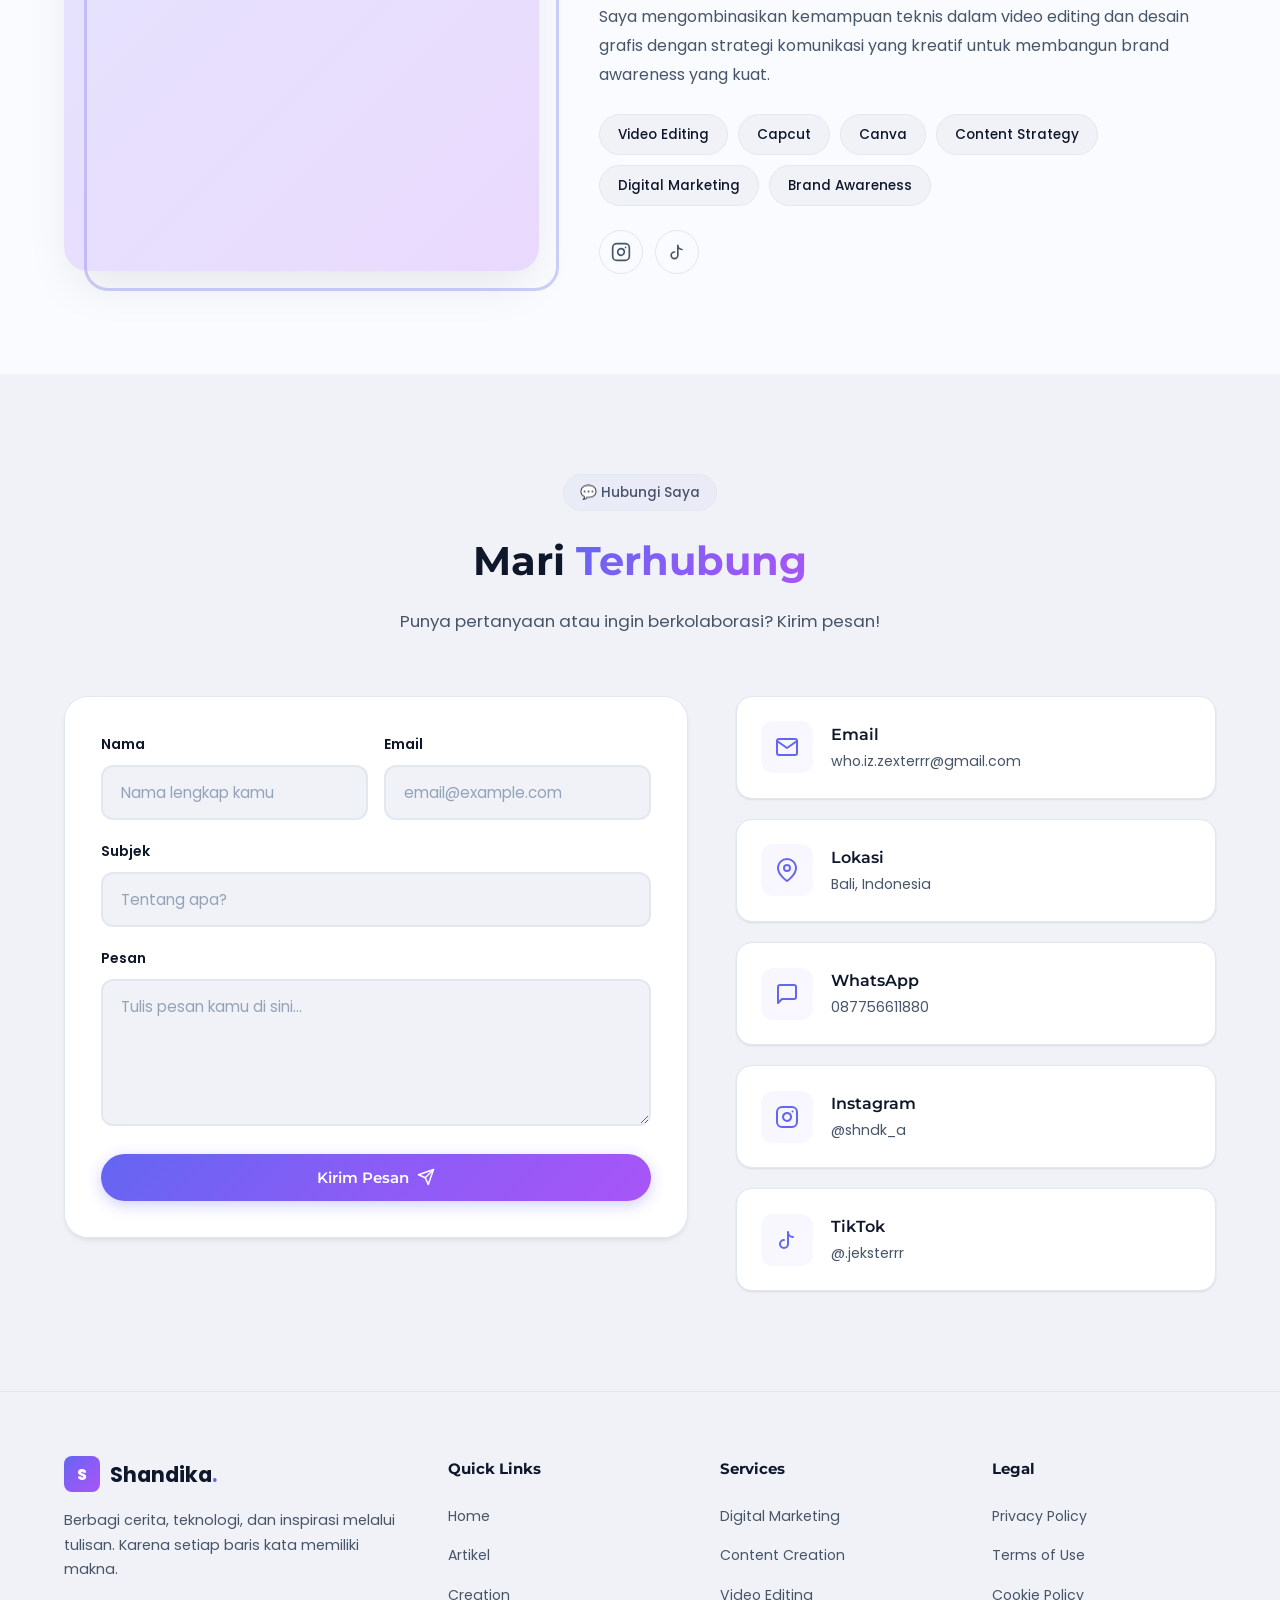
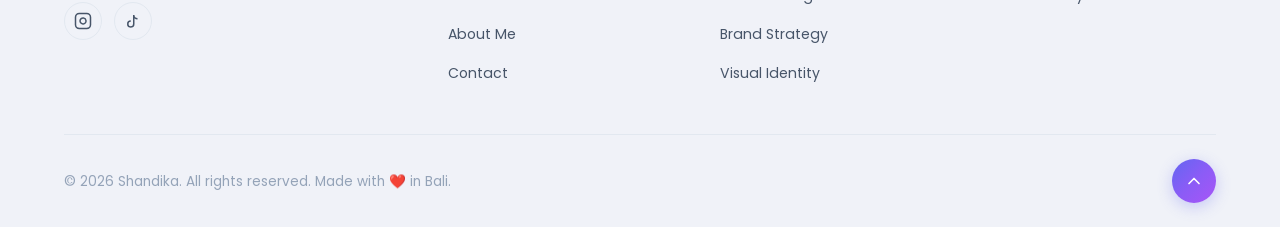
==== commit accd9c9c: "refactor: update navigation links and enhance footer content for improved user experience" ====
--- a/index.html
+++ b/index.html
@@ -22,7 +22,7 @@
             </a>
             <ul class="nav-links" id="navLinks">
                 <li><a href="#home" class="nav-link active">Home</a></li>
-                <li><a href="#articles" class="nav-link">Artikel</a></li>
+                <li><a href="#featured" class="nav-link">Artikel</a></li>
                 <li><a href="#creation" class="nav-link">Creation</a></li>
                 <li><a href="#about" class="nav-link">About Me</a></li>
                 <li><a href="#contact" class="nav-link">Contact</a></li>
@@ -76,7 +76,7 @@
                 </h1>
                 <p class="hero-desc">Menghadirkan konten visual yang menarik, strategi marketing yang kreatif, dan storytelling yang powerful. Mari membangun brand awareness Anda bersama-sama.</p>
                 <div class="hero-cta">
-                    <a href="#articles" class="btn btn-primary" id="ctaExplore">
+                    <a href="#featured" class="btn btn-primary" id="ctaExplore">
                         Jelajahi Artikel
                         <svg xmlns="http://www.w3.org/2000/svg" width="18" height="18" viewBox="0 0 24 24" fill="none" stroke="currentColor" stroke-width="2" stroke-linecap="round" stroke-linejoin="round"><line x1="5" y1="12" x2="19" y2="12"/><polyline points="12 5 19 12 12 19"/></svg>
                     </a>
@@ -262,17 +262,11 @@
                         <span class="skill-tag">Brand Awareness</span>
                     </div>
                     <div class="about-social">
-                        <a href="#" class="social-link" id="socialGithub" aria-label="GitHub">
-                            <svg xmlns="http://www.w3.org/2000/svg" width="20" height="20" viewBox="0 0 24 24" fill="none" stroke="currentColor" stroke-width="2" stroke-linecap="round" stroke-linejoin="round"><path d="M9 19c-5 1.5-5-2.5-7-3m14 6v-3.87a3.37 3.37 0 0 0-.94-2.61c3.14-.35 6.44-1.54 6.44-7A5.44 5.44 0 0 0 20 4.77 5.07 5.07 0 0 0 19.91 1S18.73.65 16 2.48a13.38 13.38 0 0 0-7 0C6.27.65 5.09 1 5.09 1A5.07 5.07 0 0 0 5 4.77a5.44 5.44 0 0 0-1.5 3.78c0 5.42 3.3 6.61 6.44 7A3.37 3.37 0 0 0 9 18.13V22"/></svg>
+                        <a href="https://instagram.com/shndk_a" class="social-link" id="socialInstagram" aria-label="Instagram" target="_blank">
+                            <svg xmlns="http://www.w3.org/2000/svg" width="20" height="20" viewBox="0 0 24 24" fill="none" stroke="currentColor" stroke-width="2" stroke-linecap="round" stroke-linejoin="round"><rect x="2" y="2" width="20" height="20" rx="5" ry="5"/><path d="M16 11.37A4 4 0 1 1 12.63 8 4 4 0 0 1 16 11.37z"/><line x1="17.5" y1="6.5" x2="17.51" y2="6.5"/></svg>
                         </a>
-                        <a href="#" class="social-link" id="socialTwitter" aria-label="Twitter">
-                            <svg xmlns="http://www.w3.org/2000/svg" width="20" height="20" viewBox="0 0 24 24" fill="none" stroke="currentColor" stroke-width="2" stroke-linecap="round" stroke-linejoin="round"><path d="M23 3a10.9 10.9 0 0 1-3.14 1.53 4.48 4.48 0 0 0-7.86 3v1A10.66 10.66 0 0 1 3 4s-4 9 5 13a11.64 11.64 0 0 1-7 2c9 5 20 0 20-11.5a4.5 4.5 0 0 0-.08-.83A7.72 7.72 0 0 0 23 3z"/></svg>
-                        </a>
-                        <a href="#" class="social-link" id="socialLinkedin" aria-label="LinkedIn">
-                            <svg xmlns="http://www.w3.org/2000/svg" width="20" height="20" viewBox="0 0 24 24" fill="none" stroke="currentColor" stroke-width="2" stroke-linecap="round" stroke-linejoin="round"><path d="M16 8a6 6 0 0 1 6 6v7h-4v-7a2 2 0 0 0-2-2 2 2 0 0 0-2 2v7h-4v-7a6 6 0 0 1 6-6z"/><rect x="2" y="9" width="4" height="12"/><circle cx="4" cy="4" r="2"/></svg>
-                        </a>
-                        <a href="#" class="social-link" id="socialInstagram" aria-label="Instagram">
-                            <svg xmlns="http://www.w3.org/2000/svg" width="20" height="20" viewBox="0 0 24 24" fill="none" stroke="currentColor" stroke-width="2" stroke-linecap="round" stroke-linejoin="round"><rect x="2" y="2" width="20" height="20" rx="5" ry="5"/><path d="M16 11.37A4 4 0 1 1 12.63 8 4 4 0 0 1 16 11.37z"/><line x1="17.5" y1="6.5" x2="17.51" y2="6.5"/></svg>
+                        <a href="https://www.tiktok.com/@.jeksterrr" class="social-link" id="socialTiktok" aria-label="TikTok" target="_blank">
+                            <svg xmlns="http://www.w3.org/2000/svg" width="20" height="20" viewBox="0 0 24 24" fill="none" stroke="currentColor" stroke-width="2" stroke-linecap="round" stroke-linejoin="round"><path d="M9 12a4 4 0 1 0 4 4V4a5 5 0 0 0 5 5"/></svg>
                         </a>
                     </div>
                 </div>
@@ -289,24 +283,24 @@
                 <p class="section-desc">Punya pertanyaan atau ingin berkolaborasi? Kirim pesan!</p>
             </div>
             <div class="contact-grid">
-                <form class="contact-form" id="contactForm">
+                <form class="contact-form" id="contactForm" action="mailto:who.iz.zexterrr@gmail.com" method="post" enctype="text/plain">
                     <div class="form-row">
                         <div class="form-group">
                             <label for="contactName">Nama</label>
-                            <input type="text" id="contactName" placeholder="Nama lengkap kamu" required>
+                            <input type="text" id="contactName" name="Nama" placeholder="Nama lengkap kamu" required>
                         </div>
                         <div class="form-group">
                             <label for="contactEmail">Email</label>
-                            <input type="email" id="contactEmail" placeholder="email@example.com" required>
+                            <input type="email" id="contactEmail" name="Email" placeholder="email@example.com" required>
                         </div>
                     </div>
                     <div class="form-group">
                         <label for="contactSubject">Subjek</label>
-                        <input type="text" id="contactSubject" placeholder="Tentang apa?" required>
+                        <input type="text" id="contactSubject" name="Subjek" placeholder="Tentang apa?" required>
                     </div>
                     <div class="form-group">
                         <label for="contactMessage">Pesan</label>
-                        <textarea id="contactMessage" rows="5" placeholder="Tulis pesan kamu di sini..." required></textarea>
+                        <textarea id="contactMessage" name="Pesan" rows="5" placeholder="Tulis pesan kamu di sini..." required></textarea>
                     </div>
                     <button type="submit" class="btn btn-primary btn-full" id="contactSubmit">
                         Kirim Pesan
@@ -320,7 +314,7 @@
                         </div>
                         <div>
                             <h4>Email</h4>
-                            <p>hello@shandika.dev</p>
+                            <p><a href="mailto:who.iz.zexterrr@gmail.com">who.iz.zexterrr@gmail.com</a></p>
                         </div>
                     </div>
                     <div class="contact-info-card" id="contactInfoLocation">
@@ -375,30 +369,28 @@
                     </a>
                     <p>Berbagi cerita, teknologi, dan inspirasi melalui tulisan. Karena setiap baris kata memiliki makna.</p>
                     <div class="footer-social">
-                        <a href="#" aria-label="GitHub"><svg xmlns="http://www.w3.org/2000/svg" width="18" height="18" viewBox="0 0 24 24" fill="none" stroke="currentColor" stroke-width="2"><path d="M9 19c-5 1.5-5-2.5-7-3m14 6v-3.87a3.37 3.37 0 0 0-.94-2.61c3.14-.35 6.44-1.54 6.44-7A5.44 5.44 0 0 0 20 4.77 5.07 5.07 0 0 0 19.91 1S18.73.65 16 2.48a13.38 13.38 0 0 0-7 0C6.27.65 5.09 1 5.09 1A5.07 5.07 0 0 0 5 4.77a5.44 5.44 0 0 0-1.5 3.78c0 5.42 3.3 6.61 6.44 7A3.37 3.37 0 0 0 9 18.13V22"/></svg></a>
-                        <a href="#" aria-label="Twitter"><svg xmlns="http://www.w3.org/2000/svg" width="18" height="18" viewBox="0 0 24 24" fill="none" stroke="currentColor" stroke-width="2"><path d="M23 3a10.9 10.9 0 0 1-3.14 1.53 4.48 4.48 0 0 0-7.86 3v1A10.66 10.66 0 0 1 3 4s-4 9 5 13a11.64 11.64 0 0 1-7 2c9 5 20 0 20-11.5a4.5 4.5 0 0 0-.08-.83A7.72 7.72 0 0 0 23 3z"/></svg></a>
-                        <a href="#" aria-label="LinkedIn"><svg xmlns="http://www.w3.org/2000/svg" width="18" height="18" viewBox="0 0 24 24" fill="none" stroke="currentColor" stroke-width="2"><path d="M16 8a6 6 0 0 1 6 6v7h-4v-7a2 2 0 0 0-2-2 2 2 0 0 0-2 2v7h-4v-7a6 6 0 0 1 6-6z"/><rect x="2" y="9" width="4" height="12"/><circle cx="4" cy="4" r="2"/></svg></a>
-                        <a href="#" aria-label="Instagram"><svg xmlns="http://www.w3.org/2000/svg" width="18" height="18" viewBox="0 0 24 24" fill="none" stroke="currentColor" stroke-width="2"><rect x="2" y="2" width="20" height="20" rx="5" ry="5"/><path d="M16 11.37A4 4 0 1 1 12.63 8 4 4 0 0 1 16 11.37z"/><line x1="17.5" y1="6.5" x2="17.51" y2="6.5"/></svg></a>
+                        <a href="https://instagram.com/shndk_a" aria-label="Instagram" target="_blank"><svg xmlns="http://www.w3.org/2000/svg" width="18" height="18" viewBox="0 0 24 24" fill="none" stroke="currentColor" stroke-width="2"><rect x="2" y="2" width="20" height="20" rx="5" ry="5"/><path d="M16 11.37A4 4 0 1 1 12.63 8 4 4 0 0 1 16 11.37z"/><line x1="17.5" y1="6.5" x2="17.51" y2="6.5"/></svg></a>
+                        <a href="https://www.tiktok.com/@.jeksterrr" aria-label="TikTok" target="_blank"><svg xmlns="http://www.w3.org/2000/svg" width="18" height="18" viewBox="0 0 24 24" fill="none" stroke="currentColor" stroke-width="2"><path d="M9 12a4 4 0 1 0 4 4V4a5 5 0 0 0 5 5"/></svg></a>
                     </div>
                 </div>
                 <div class="footer-links">
                     <h4>Quick Links</h4>
                     <ul>
                         <li><a href="#home">Home</a></li>
-                        <li><a href="#articles">Articles</a></li>
-                        <li><a href="#categories">Categories</a></li>
-                        <li><a href="#about">About</a></li>
+                        <li><a href="#featured">Artikel</a></li>
+                        <li><a href="#creation">Creation</a></li>
+                        <li><a href="#about">About Me</a></li>
                         <li><a href="#contact">Contact</a></li>
                     </ul>
                 </div>
                 <div class="footer-links">
-                    <h4>Categories</h4>
+                    <h4>Services</h4>
                     <ul>
-                        <li><a href="#">Teknologi</a></li>
-                        <li><a href="#">Programming</a></li>
-                        <li><a href="#">Desain</a></li>
-                        <li><a href="#">Lifestyle</a></li>
-                        <li><a href="#">Karir</a></li>
+                        <li><a href="#featured">Digital Marketing</a></li>
+                        <li><a href="#creation">Content Creation</a></li>
+                        <li><a href="#creation">Video Editing</a></li>
+                        <li><a href="#about">Brand Strategy</a></li>
+                        <li><a href="#about">Visual Identity</a></li>
                     </ul>
                 </div>
                 <div class="footer-links">
